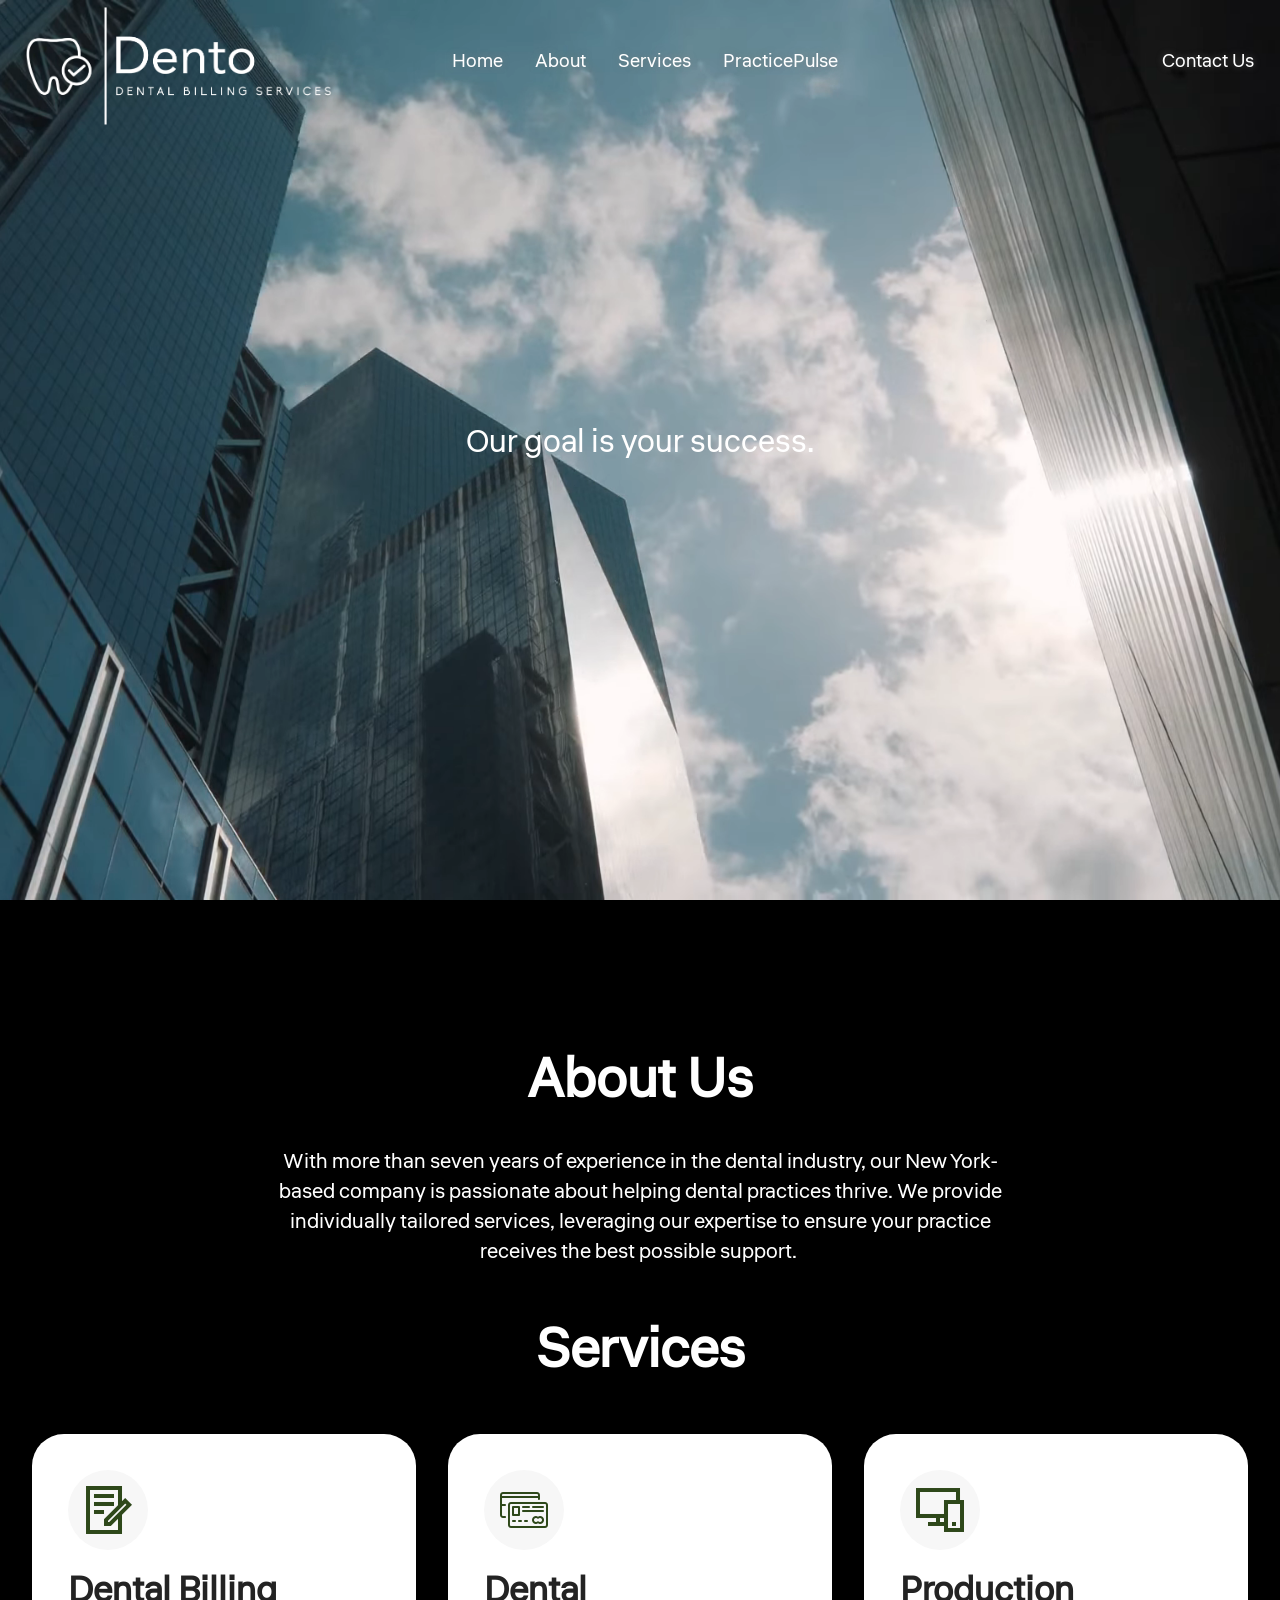
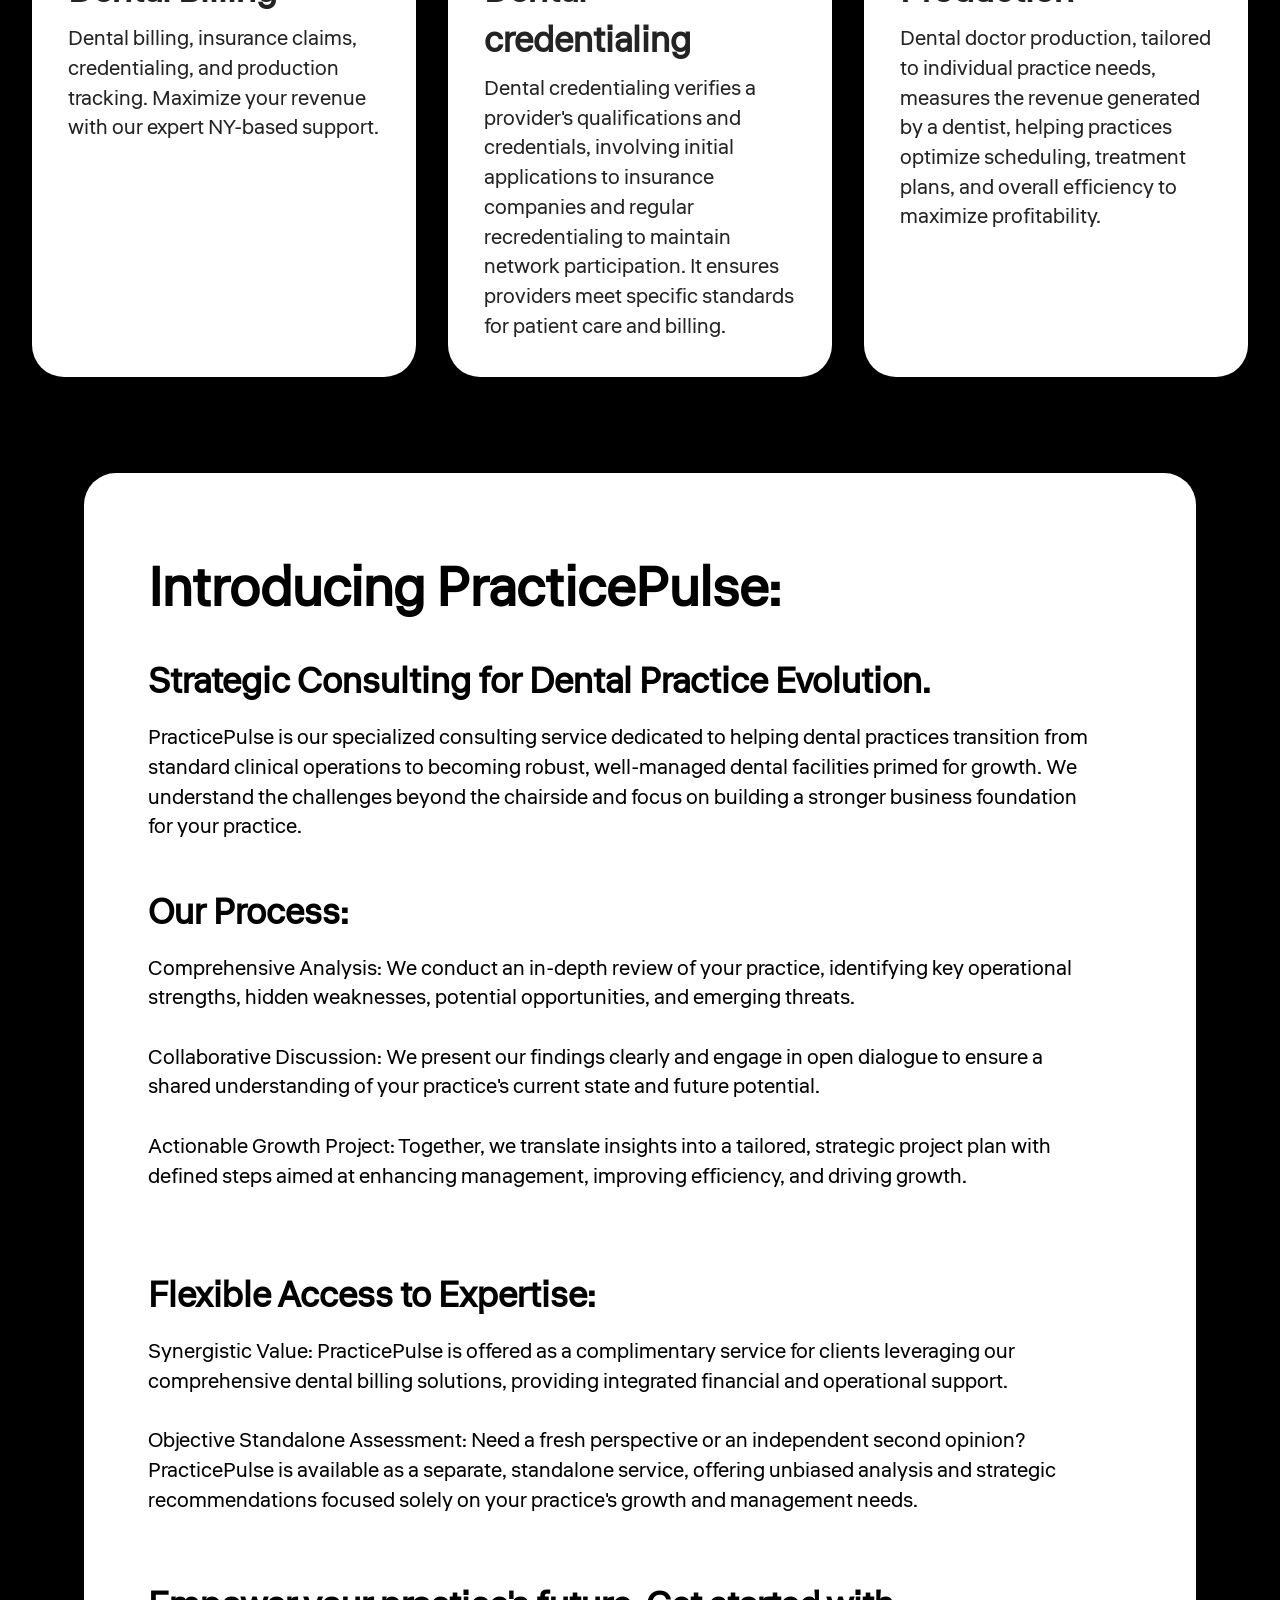
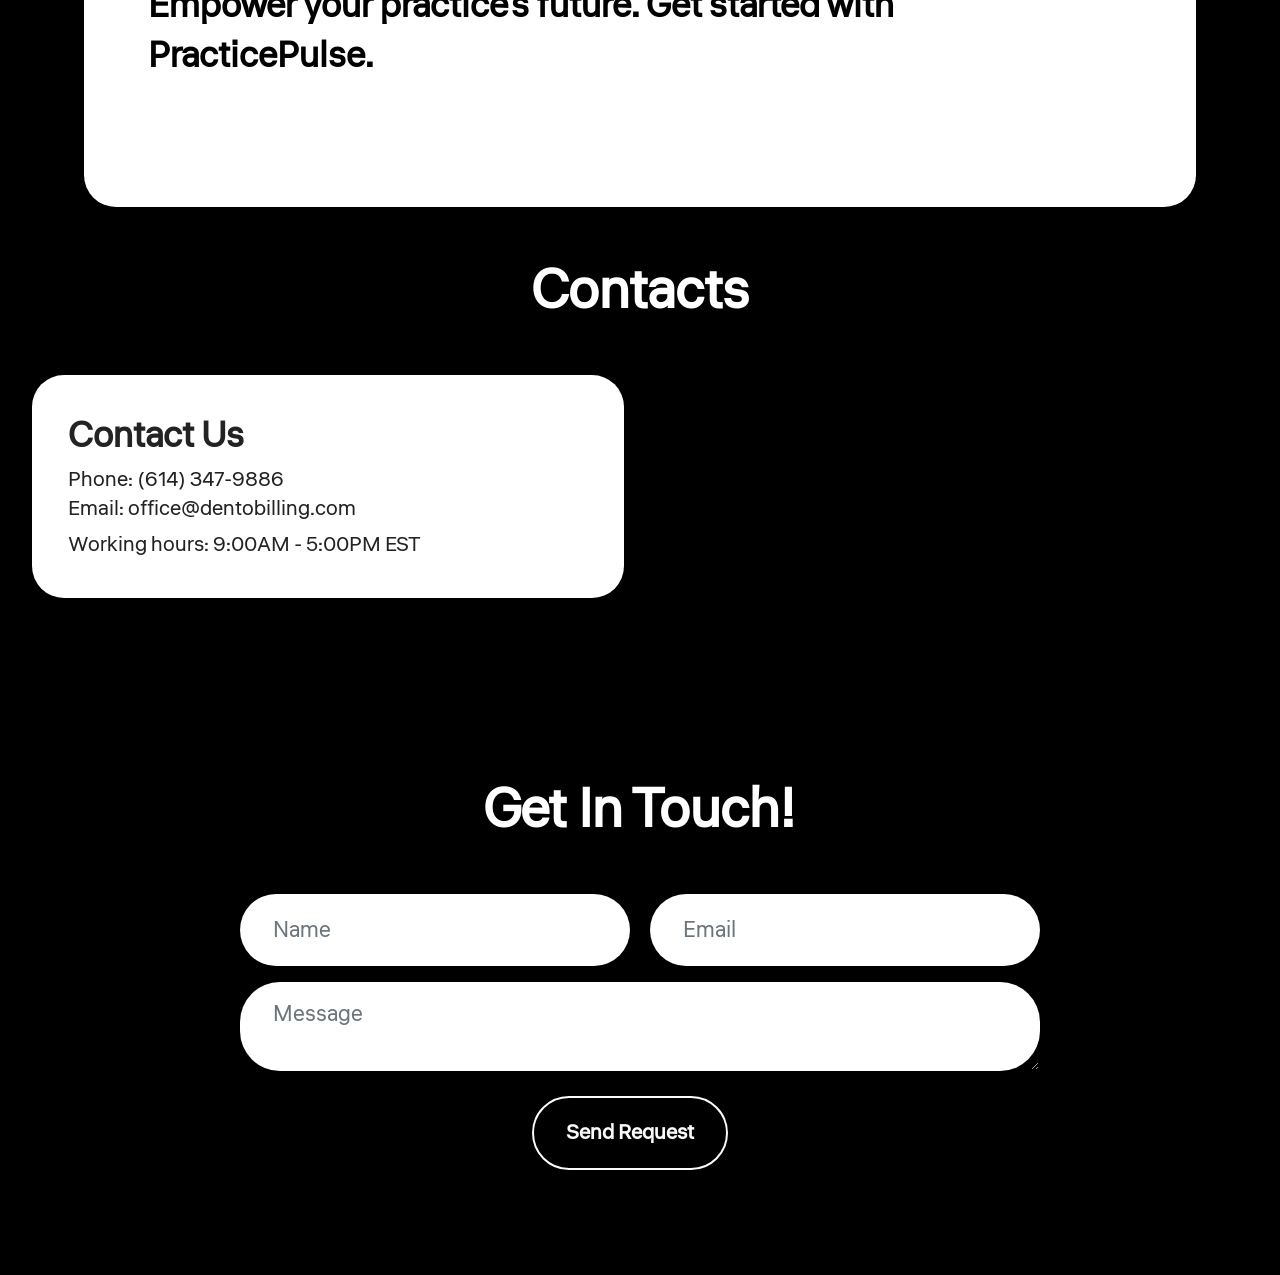
==== index.html @ 4a1465b1 "Add files via upload" ====
<!DOCTYPE html>

<html style=";background-color:#000;">
<head>
    <style>
        html, body {
            background-color: #000 !important;
        }
    </style>
    <meta charset="utf-8" />
    <meta content="IE=edge" http-equiv="X-UA-Compatible" />
    <meta content="width=device-width, initial-scale=1, minimum-scale=1" name="viewport" />
    <link rel="icon" type="image/png" href="assets/images/symbol.png" />
    <link rel="shortcut icon" href="assets/images/symbol.png" />
    <meta content="Expert dental billing services tailored for dental practices. We handle insurance claims, credentialing, and production tracking to help your practice maximize revenue and stay compliant. Trusted support based in New York." />
    <meta property="og:description" content="Expert dental billing services tailored for dental practices. We handle insurance claims, credentialing, and production tracking to help your practice maximize revenue and stay compliant. Trusted support based in New York." />
    <title>Professional Dental Billing Services</title>
    <meta name="description" content="Dental billing, insurance claims, credentialing, and production tracking. Maximize your revenue with our expert NY-based support.">
    <link href="assets/web/assets/mobirise-icons2/mobirise2.css" rel="stylesheet" />
    <link href="assets/web/assets/mobirise-icons/mobirise-icons.css" rel="stylesheet" />
    <link href="assets/bootstrap/css/bootstrap.min.css" rel="stylesheet" />
    <link href="assets/bootstrap/css/bootstrap-grid.min.css" rel="stylesheet" />
    <link href="assets/bootstrap/css/bootstrap-reboot.min.css" rel="stylesheet" />
    <link href="assets/dropdown/css/style.css" rel="stylesheet" />
    <link href="assets/theme/css/style.css" rel="stylesheet" />
    <link as="style" href="https://fonts.googleapis.com/css2?family=Liter&amp;display=swap&amp;display=swap" onload="this.onload=null;this.rel='stylesheet'" rel="preload" />
    <noscript><link href="https://fonts.googleapis.com/css2?family=Liter&amp;display=swap&amp;display=swap" rel="stylesheet" /></noscript>
    <link as="style" href="assets/mobirise/css/mbr-additional.css?v=1MVvqy" rel="preload" />
    <link href="assets/mobirise/css/mbr-additional.css?v=1MVvqy" rel="stylesheet" type="text/css" />
    <style>
        html, body {
            background-color: #000 !important;
        }
    </style>
    <style>
        .logo-main {
            font-size: 2rem; /* You can make this 2.5rem or 3rem if you want it bigger */
            font-weight: bold;
            line-height: 1;
        }

        .logo-sub {
            font-size: 1rem;
            opacity: 0;
            animation: fadeInSub 1.2s ease-out 1.2s forwards;
            transform: translateY(10px);
            line-height: 1.2;
        }

        @keyframes fadeInSub {
            to {
                opacity: 1;
                transform: translateY(0);
            }
        }
    </style>
    <style>
        /* Hide initial YouTube spinner on iframe load */
        .youtube-placeholder {
            position: fixed;
            top: 0;
            left: 0;
            height: 100vh;
            width: 100vw;
            background-color: #000;
            z-index: 3;
            pointer-events: none;
            opacity: 1;
            transition: opacity 0.3s ease-in-out;
        }

        body.video-ready .youtube-placeholder {
            opacity: 0;
        }
    </style>
    <style>
        /* Overlay that fades out */
        #video-fade-overlay {
            position: fixed;
            top: 0;
            left: 0;
            width: 100vw;
            height: 100vh;
            background-color: #000;
            z-index: 2;
            pointer-events: none;
            opacity: 1;
            transition: opacity 2s ease-in-out;
        }

        body.video-ready #video-fade-overlay {
            opacity: 0;
        }
    </style>
    <style>
        .fade-after-video {
            opacity: 0;
            transform: translateY(10px);
            transition: opacity 0.5s ease-out, transform 0.5s ease-out;
            transition-delay: 1s;
        }

        body.video-ready .fade-after-video {
            opacity: 1;
            transform: translateY(0);
        }
    </style>
    <style>
        /* HEADER fade-in (starts invisible) */
        #menu-5-uFObdqOt7t {
            opacity: 0;
            pointer-events: none;
            will-change: opacity;
            transition: opacity 1s ease-in-out;
        }

        body.header-ready #menu-5-uFObdqOt7t {
            opacity: 1;
            pointer-events: auto;
        }

        /* VIDEO fade-in overlay */
        #video-fade-overlay {
            position: fixed;
            top: 0;
            left: 0;
            width: 100vw;
            height: 100vh;
            background-color: #000;
            z-index: 2;
            pointer-events: none;
            opacity: 1;
            transition: opacity 2.2s ease-in-out;
        }

        body.video-ready #video-fade-overlay {
            opacity: 0;
        }

        /* SLOGAN fade-in after video */
        .fade-after-video {
            opacity: 0;
            transform: translateY(10px);
            transition: opacity 0.5s ease-out, transform 0.5s ease-out;
            transition-delay: 0.5s;
        }

        body.video-ready .fade-after-video {
            opacity: 1;
            transform: translateY(0);
        }
    </style>
    <script>
        window.addEventListener("load", () => {
            requestAnimationFrame(() => {
                setTimeout(() => {
                    document.body.classList.add("header-ready");

                    // Start video fade AFTER header is fully visible
                    setTimeout(() => {
                        document.body.classList.add("video-ready");
                    }, 100); // fine timing as-is
                }, 50); // slight delay helps avoid layout jank
            });
        });
    </script>
    <style>
        /* By default: disable cursor text (|) and selection */
        body * {
            cursor: default;
            user-select: none;
        }

        /* Allow pointer and selection for interactive elements */
        a, button, input, textarea, select, label {
            cursor: pointer;
            user-select: auto;
        }
    </style>
    <style>
        #bg-video {
            position: fixed;
            top: 0;
            left: 0;
            min-width: 100vw;
            min-height: 100vh;
            object-fit: cover;
            z-index: -1;
            pointer-events: none;
        }
    </style>

    <style>
        .custom-popup-success {
            position: fixed;
            top: 20px;
            left: 50%;
            transform: translateX(-50%);
            background-color: #28a745;
            color: white;
            padding: 15px 25px;
            border-radius: 8px;
            font-size: 1rem;
            z-index: 9999;
            opacity: 0;
            transition: opacity 0.5s ease;
        }

            .custom-popup-success.show {
                opacity: 1;
            }
    </style>
    <style>
        body, html {
            background-color: #000 !important;
        }

        .youtube-placeholder {
            background-color: #000 !important;
        }
    </style>
    <style>
        .navbar {
            background: none !important;
            box-shadow: none !important;
        }

        .navbar-brand img {
            height: 100px;
            object-fit: contain;
        }

        .navbar-nav .nav-link,
        .navbar-buttons a {
            color: white !important;
        }

        .navbar-caption {
            color: white !important;
        }
    </style>
    <style>
        /* Remove any background shapes or effects in header */
        .navbar,
        .navbar-dropdown,
        .navbar-fixed-top,
        .container,
        .navbar-collapse,
        .opacityScroll,
        .menu,
        .menu2,
        .cid-uFObdqOt7t,
        .cid-uFObdqOt7t::before,
        .cid-uFObdqOt7t::after {
            background: none !important;
            background-color: transparent !important;
            box-shadow: none !important;
            border: none !important;
            backdrop-filter: none !important;
        }

            /* Kill decorative shapes */
            .cid-uFObdqOt7t::before,
            .cid-uFObdqOt7t::after {
                display: none !important;
            }

        /* Keep only what you need: text + buttons + logo */
        .navbar-brand img {
            height: 100px;
            object-fit: contain;
        }

        .nav-link,
        .navbar-buttons .btn {
            color: white !important;
            text-shadow: 0 0 6px rgba(0,0,0,0.6);
        }
    </style>
    <style>
        /* Remove all background overlays, shapes, and Mobirise extras */
        .cid-uFObdqOt7t .mbr-overlay,
        .cid-uFObdqOt7t .shape,
        .cid-uFObdqOt7t svg,
        .cid-uFObdqOt7t::before,
        .cid-uFObdqOt7t::after {
            display: none !important;
            background: none !important;
        }

        /* Remove background from section and navbar */
        .cid-uFObdqOt7t,
        .cid-uFObdqOt7t nav,
        .cid-uFObdqOt7t .container,
        .navbar,
        .navbar-collapse {
            background: none !important;
            box-shadow: none !important;
            border: none !important;
        }

        /* Keep logo and buttons white and visible */
        .nav-link,
        .navbar-buttons .btn,
        .navbar-brand img {
            color: white !important;
        }

        /* Optional: glow for readability on video */
        .nav-link {
            text-shadow: 0 0 6px rgba(0, 0, 0, 0.6);
        }

        .navbar-brand img {
            height: 100px;
            object-fit: contain;
        }
    </style>
    <style>
        /* Fixed logo aligned better with menu */
        .navbar-brand {
            position: fixed !important;
            top: 1px; /* ← lowered from 14px to 8px */
            left: 20px;
            z-index: 9999;
            background: transparent !important;
            display: flex;
            align-items: center;
        }

            .navbar-brand img {
                height: 64px;
                object-fit: contain;
            }

        .navbar .container {
            padding-left: 120px !important;
        }
    </style>
    <style>
        /* Remove background hover effect from nav links */
        .navbar-nav .nav-link {
            background: none !important;
            transition: color 0.2s ease-in-out;
        }

            /* Make text brighter on hover without background */
            .navbar-nav .nav-link:hover {
                color: #ffffff !important; /* or #f0f0f0 for a softer glow */
                background: none !important;
                text-shadow: 0 0 6px rgba(255, 255, 255, 0.3);
            }
    </style>
    <style>
        /* Make hamburger icon white */
        .navbar-toggler .hamburger span {
            background-color: white !important;
        }

        /* Mobile menu background and text */
        @media (max-width: 991px) {
            .navbar-collapse {
                background-color: white !important;
            }

                .navbar-collapse .nav-link,
                .navbar-collapse .navbar-buttons .btn {
                    color: black !important;
                    text-shadow: none !important;
                }

                    .navbar-collapse .nav-link:hover {
                        color: #333 !important;
                        background: none !important;
                    }
        }
    </style>
    <meta property="og:image" content="https://yourdomain.com/assets/images/symbol.png" />
    <meta property="og:image:type" content="image/png" />
    <meta property="og:image:width" content="512" />
    <meta property="og:image:height" content="512" />


    <style>
        input, textarea {
            cursor: text !important;
        }
    </style>


    <style>
        .navbar-nav .nav-link,
        .navbar-buttons .btn {
            color: white !important;
        }
    </style>


    <style>
        .navbar-buttons .btn {
            /* thin black border */
        }
    </style>


    <style>
        .navbar-nav .nav-link,
        .navbar-buttons .btn {
            color: white !important;
            background: none !important;
            border: none !important;
            box-shadow: none !important;
            font-weight: normal !important;
            padding: 0.5rem 1rem !important;
            transition: text-shadow 0.3s ease;
        }

            .navbar-nav .nav-link:hover,
            .navbar-buttons .btn:hover {
            }
    </style>


    <style>
        @media (max-width: 991px) {
            .navbar-collapse .nav-link,
            .navbar-collapse .navbar-buttons .btn {
                color: black !important;
                text-shadow: none !important;
            }
        }
    </style>



    <style>
        .navbar-toggler .hamburger span {
            position: relative;
            background-color: white !important;
            display: block;
            height: 2px;
            margin: 4px 0;
        }

            .navbar-toggler .hamburger span::after {
                content: "";
                position: absolute;
                top: 0;
                left: 0;
                right: 0;
                bottom: 0;
                border: 1px solid black; /* thin black border around each white line */
            }
    </style>





    <style>
        .navbar-nav .nav-link:focus,
        .navbar-nav .nav-link:active,
        .navbar-nav .nav-link.active,
        .navbar-buttons .btn:focus,
        .navbar-buttons .btn:active,
        .navbar-buttons .btn.active {
            color: white !important;
            background: none !important;
            text-shadow: none !important;
            font-weight: normal !important;
            outline: none !important;
            box-shadow: none !important;
            border: none !important;
        }
    </style>


    <style>
        .navbar-nav .nav-link,
        .navbar-nav .nav-link:visited,
        .navbar-nav .nav-link:focus,
        .navbar-nav .nav-link:active,
        .navbar-nav .nav-link.active {
            color: white !important;
            background: none !important;
            text-shadow: 0 0 6px rgba(128, 128, 128, 0.5) !important;
            border: none !important;
            outline: none !important;
            box-shadow: none !important;
        }

        @media (max-width: 991px) {
            .navbar-collapse .nav-link,
            .navbar-collapse .navbar-buttons .btn {
                color: black !important;
                background: none !important;
                text-shadow: none !important;
            }
        }
    </style>


    <style>
        .navbar-buttons .btn,
        .navbar-buttons .btn:focus,
        .navbar-buttons .btn:active,
        .navbar-buttons .btn:hover,
        .navbar-buttons .btn:visited {
            color: white !important;
            background: none !important;
            text-shadow: 0 0 6px rgba(128, 128, 128, 0.5) !important;
            border: none !important;
            outline: none !important;
            box-shadow: none !important;
            font-weight: normal !important;
            font-family: inherit !important;
        }
    </style>

    <!-- Google tag (gtag.js) -->
    <script defer src="https://www.googletagmanager.com/gtag/js?id=AW-17109212923"></script>
    <script>
        window.dataLayer = window.dataLayer || [];
        function gtag() { dataLayer.push(arguments); }
        gtag('js', new Date());

        gtag('config', 'AW-17109212923');
    </script>
    <!-- Event snippet for Page view conversion page -->
    <script>
        gtag('event', 'conversion', { 'send_to': 'AW-17109212923/ncr1CInglNcaEPu9p94_' });
    </script>




    <style>
        .navbar-buttons .btn,
        .navbar-buttons .btn:focus,
        .navbar-buttons .btn:active,
        .navbar-buttons .btn:hover,
        .navbar-buttons .btn:visited {
            color: white !important;
            background: none !important;
            text-shadow: 0 0 6px rgba(128, 128, 128, 0.5) !important;
            border: none !important;
            outline: none !important;
            box-shadow: none !important;
            font-weight: normal !important;
            font-family: inherit !important;
            padding: 0.5rem 1rem !important;
            transition: text-shadow 0.3s ease;
        }
    </style>


    <script type="application/ld+json">
        {
          "@context": "https://schema.org",
          "@type": "LocalBusiness",
          "name": "Dento Billing",
          "url": "https://www.dentobilling.com",
          "telephone": "+16143479886",
          "address": {
            "@type": "PostalAddress",
            "addressLocality": "New York",
            "addressRegion": "NY",
            "addressCountry": "US"
          }
        }
    </script>

</head>
<body style=";background-color:#000;">
    <div id="black-screen-blocker" style="
    position: fixed;
    top: 0;
    left: 0;
    width: 100vw;
    height: 100vh;
    background-color: #000;
    z-index: 9999;
    transition: opacity 1s ease-in-out;
"></div>


    <section id="hero-custom" style="position: relative; height: 100vh; overflow: hidden;">
        <!-- ✅ Logo moved into hero-custom section -->
        <div id="hero-logo" style="
    position: absolute;
    top: 1px;
    left: 20px;
    z-index: 10;">
            <img src="assets/images/with_padding.png" alt="Dento Logo" style="height: 130px; object-fit: contain;">
        </div>

        <video autoplay muted loop playsinline preload="auto" style="position: absolute; top: 0; left: 0; width: 100%; height: 100%; object-fit: cover; z-index: 0; pointer-events: none;">
            <source src="assets/videos/bg.webm" type="video/webm" />
            <source src="assets/videos/bg.mp4" type="video/mp4" />
            Your browser does not support the video tag.
        </video>
        <!-- ✅ New warm filter overlay -->
        <div class="content" style="position:absolute;top:50%;left:50%;transform:translate(-50%, -50%);z-index:2;text-align:center;color:white;">
            <p style="font-size:2rem;">Our goal is your success.</p>
        </div>
    </section>
    <section class="menu menu2 cid-uFObdqOt7t" data-bs-version="5.1" id="menu-5-uFObdqOt7t" once="menu">
        <nav class="navbar navbar-dropdown navbar-fixed-top navbar-expand-lg" style="background: none !important; box-shadow: none; border: none; padding-top: 15px;">

            <div class="container">


                <!-- Positioned logo ABOVE header (behind nav) -->

                <button aria-controls="navbarNavAltMarkup" aria-expanded="false" aria-label="Toggle navigation" class="navbar-toggler" data-bs-toggle="collapse" data-bs-target="#navbarSupportedContent" type="button">
                    <div class="hamburger">
                        <span></span>
                        <span></span>
                        <span></span>
                        <span></span>
                    </div>
                </button>
                <div class="collapse navbar-collapse" id="navbarSupportedContent">
                    <ul class="navbar-nav nav-dropdown ms-auto" data-app-modern-menu="true">
                        <li class="nav-item"><a class="nav-link link text-white display-4" href="index.html#hero-custom">Home</a></li>
                        <li class="nav-item"><a class="nav-link link text-white display-4" href="index.html#features019-6">About</a></li>
                        <li class="nav-item"><a class="nav-link link text-white display-4" href="index.html#features05-1">Services</a></li>
                        <li class="nav-item"><a class="nav-link link text-white display-4" href="index.html#article07-8">PracticePulse</a></li>
                    </ul>
                    <div class="navbar-buttons mbr-section-btn">
                        <a class="btn btn-outline-light display-4" href="index.html#contacts02-9">Contact Us</a>
                    </div>
                </div>
            </div>
        </nav>
    </section>
    <!-- Static logo positioned below header -->


    <section class="features19 cid-uFOfPGbQcE" data-bs-version="5.1" id="features019-6">
        <div class="container">
            <div class="row justify-content-center">
                <div class="col-12 mb-5 content-head">
                    <h3 class="mbr-section-title mbr-fonts-style align-center mb-0 display-2">
                        <strong><br /></strong><br /><strong>About Us</strong>
                    </h3>
                    <h5 class="mbr-section-subtitle mbr-fonts-style align-center mb-0 mt-4 display-7">With more than seven years of experience in the dental industry, our New York-based company is passionate about helping dental practices thrive. We provide individually tailored services, leveraging our expertise to ensure your practice receives the best possible support. </h5>
                </div>
            </div>
        </div>
    </section>
    <section class="features5 cid-uFOdpnmCVO" data-bs-version="5.1" id="features05-1">
        <div class="container">
            <div class="row mb-5 justify-content-center">
                <div class="col-12 content-head">
                    <h3 class="mbr-section-title mbr-fonts-style align-center mb-0 display-2">
                        <strong>Services</strong>
                    </h3>
                </div>
            </div>
            <div class="row">
                <div class="item features-without-image col-12 col-md-6 col-lg-4 item-mb">
                    <div class="item-wrapper">
                        <div class="card-box align-left">
                            <div class="iconfont-wrapper">
                                <span class="mbr-iconfont mobi-mbri-contact-form mobi-mbri"></span>
                            </div>
                            <h5 class="card-title mbr-fonts-style display-5"><strong>Dental Billing </strong></h5>
                            <p class="card-text mbr-fonts-style display-7">
                                Dental billing, insurance claims, credentialing, and production tracking. Maximize your revenue with our expert NY-based support.
                            </p>
                        </div>
                    </div>
                </div>
                <div class="item features-without-image col-12 col-md-6 col-lg-4 item-mb">
                    <div class="item-wrapper">
                        <div class="card-box align-left">
                            <div class="iconfont-wrapper">
                                <span class="mbr-iconfont mbri-credit-card"></span>
                            </div>
                            <h5 class="card-title mbr-fonts-style display-5"><strong>Dental credentialing</strong></h5>
                            <p class="card-text mbr-fonts-style display-7">
                                Dental credentialing verifies a provider's qualifications and credentials, involving initial applications to insurance companies and regular recredentialing to maintain network participation. It ensures providers meet specific standards for patient care and billing.
                            </p>
                        </div>
                    </div>
                </div>
                <div class="item features-without-image col-12 col-md-6 col-lg-4 item-mb">
                    <div class="item-wrapper">
                        <div class="card-box align-left">
                            <div class="iconfont-wrapper">
                                <span class="mbr-iconfont mobi-mbri-responsive-2 mobi-mbri"></span>
                            </div>
                            <h5 class="card-title mbr-fonts-style display-5"><strong>Production </strong></h5>
                            <p class="card-text mbr-fonts-style display-7">
                                Dental doctor production, tailored to individual practice needs, measures the revenue generated by a dentist, helping practices optimize scheduling, treatment plans, and overall efficiency to maximize profitability.
                            </p>
                        </div>
                    </div>
                </div>
            </div>
        </div>
    </section>
    <section class="article07 cid-uKIlLRTWej" data-bs-version="5.1" id="article07-8">
        <div class="container">
            <div class="row justify-content-center">
                <div class="card col-md-12 col-lg-11">
                    <div class="card-wrapper">
                        <h3 class="card-title mbr-fonts-style mbr-white mt-3 mb-4 display-2"><strong>Introducing PracticePulse:</strong></h3>
                        <div class="row card-box align-left">
                            <div class="item features-without-image col-12">
                                <div class="item-wrapper">
                                    <h4 class="mbr-section-subtitle mbr-fonts-style mb-3 display-5"><strong>Strategic Consulting for Dental Practice Evolution.</strong></h4>
                                    <p class="mbr-text mbr-fonts-style display-7">
                                        PracticePulse is our specialized consulting service dedicated to helping dental practices transition from standard clinical operations to becoming robust, well-managed dental facilities primed for growth. We understand the challenges beyond the chairside and focus on building a stronger business foundation for your practice.<br /><br />
                                    </p>
                                </div>
                            </div>
                            <div class="item features-without-image col-12">
                                <div class="item-wrapper">
                                    <h4 class="mbr-section-subtitle mbr-fonts-style mb-3 display-5"><strong>Our Process:</strong></h4>
                                    <p class="mbr-text mbr-fonts-style display-7">
                                        Comprehensive Analysis: We conduct an in-depth review of your practice, identifying key operational strengths, hidden weaknesses, potential opportunities, and emerging threats.
                                        <br />
                                        <br />Collaborative Discussion: We present our findings clearly and engage in open dialogue to ensure a shared understanding of your practice's current state and future potential.
                                        <br />
                                        <br />Actionable Growth Project: Together, we translate insights into a tailored, strategic project plan with defined steps aimed at enhancing management, improving efficiency, and driving growth.
                                    </p><p> </p><p> </p>
                                </div>
                            </div>
                            <div class="item features-without-image col-12">
                                <div class="item-wrapper">
                                    <h4 class="mbr-section-subtitle mbr-fonts-style mb-3 display-5"><strong>Flexible Access to Expertise:</strong></h4>
                                    <p class="mbr-text mbr-fonts-style display-7">
                                        Synergistic Value: PracticePulse is offered as a complimentary service for clients leveraging our comprehensive dental billing solutions, providing integrated financial and operational support.<br />
                                        <br />Objective Standalone Assessment: Need a fresh perspective or an independent second opinion? PracticePulse is available as a separate, standalone service, offering unbiased analysis and strategic recommendations focused solely on your practice's growth and management needs.
                                    </p>
                                </div>
                            </div>
                            <div class="item features-without-image col-12">
                                <div class="item-wrapper">
                                    <h4 class="mbr-section-subtitle mbr-fonts-style mb-3 display-5"><strong><br /></strong><strong>Empower your practice's future. Get started with PracticePulse.</strong></h4>
                                    <p class="mbr-text mbr-fonts-style display-7">     </p>
                                </div>
                            </div>
                        </div>
                    </div>
                </div>
            </div>
        </div>
    </section>
    <section class="contacts02 map1 cid-uKIqIbSWso" data-bs-version="5.1" id="contacts02-9">
        <div class="container">
            <div class="row justify-content-center">
                <div class="col-12 content-head">
                    <div class="mbr-section-head mb-5">
                        <h3 class="mbr-section-title mbr-fonts-style align-center mb-0 display-2">
                            <strong>Contacts</strong>
                        </h3>
                    </div>
                </div>
            </div>
            <div class="row justify-content-center">
                <div class="card col-12 col-md-12 col-lg-6">
                    <div class="card-wrapper">
                        <div class="text-wrapper">
                            <h5 class="cardTitle mbr-fonts-style mb-2 display-5">
                                <strong>Contact Us</strong>
                            </h5>
                            <ul class="list mbr-fonts-style display-7">
                                <li class="mbr-text item-wrap"><span class="d-none d-sm-none d-md-none d-lg-block">Phone: (614) 347-9886</span><span class="d-block d-sm-block d-md-block d-lg-none">Phone: <a href="tel:+16143479886">(614) 347-9886</a></span></li>
                                <li class="mbr-text item-wrap">Email: office@dentobilling.com</li>
                                <li class="mbr-text item-wrap" style="white-space: nowrap;">
                                    Working hours: 9:00AM - 5:00PM EST
                                </li>
                            </ul>
                        </div>
                    </div>
                </div>
                <div class="map-wrapper col-md-12 col-lg-6">
                    <div class="google-map">
                        <iframe allowfullscreen="" height="300" loading="lazy" referrerpolicy="no-referrer-when-downgrade" src="https://www.google.com/maps/embed?pb=!1m14!1m12!1m3!1d28772.928513553827!2d-74.0116643698228!3d40.70961624614218!2m3!1f0!2f0!3f0!3m2!1i1024!2i768!4f13.1!5e0!3m2!1sen!2sus!4v1747071513548!5m2!1sen!2sus" style="border:0;" width="400"></iframe>
                    </div>
                </div>
            </div>
        </div>
    </section>
    <section class="form5 cid-uFObdr8p8r" data-bs-version="5.1" id="contacts">
        <div class="container">
            <div class="row justify-content-center">
                <div class="col-12 content-head">
                    <div class="mbr-section-head mb-5">
                        <h3 class="mbr-section-title mbr-fonts-style align-center mb-0 display-2">
                            <strong>Get In Touch!</strong>
                        </h3>
                    </div>
                </div>
            </div>
            <div class="row justify-content-center">
                <div class="col-lg-8 mx-auto mbr-form" data-form-type="formoid">
                    <form class="mbr-form form-with-styler" id="contact-form">
                        <div class="row">
                            <div class="col-md col-sm-12 form-group mb-3">
                                <input class="form-control" name="name" placeholder="Name" required="" type="text" />
                            </div>
                            <div class="col-md col-sm-12 form-group mb-3">
                                <input class="form-control" name="email" placeholder="Email" required="" type="email" />
                            </div>
                            <div class="col-12 form-group mb-3">
<textarea class="form-control" name="message" placeholder="Message" required=""></textarea>
                            </div>
                            <div class="col-lg-12 col-md-12 col-sm-12 align-center mbr-section-btn">
                                <button class="btn btn-white-outline display-7" type="submit">Send Request</button>
                            </div>
                        </div>
                    </form>
                    <div class="custom-popup-success" hidden="" id="popup-success">
                        ✅ Thank you! Your request has been submitted. We’ll be in touch shortly.
                    </div>
                </div>
            </div>
        </div>
    </section>
    <input data-form-email="true" name="email" type="hidden" value="7cdu9lwQ1qVcqm3kEbDjK4EXaUDmgXERDqjb0cAAE3D/xYckqJaVA0Tlw4Z38aoSct9wCFrtqCalMubcFSZiZR0nQRg8ttoke9KeOoPKsRCgHhFw6L9dHgUOArKJsS5f" />
    <script src="assets/bootstrap/js/bootstrap.bundle.min.js"></script>
    <script src="assets/smoothscroll/smooth-scroll.js"></script>
    <!-- <script src="assets/ytplayer/index.js"></script> -->
    <script src="assets/dropdown/js/navbar-dropdown.js"></script>
    <script src="assets/vimeoplayer/player.js"></script>
    <script src="assets/theme/js/script.js?v=2"></script>

    <style>
        #features019-6 {
            margin-bottom: 0 !important;
            padding-bottom: 0px !important; /* Adjust lower if needed */
        }

        #features05-1 {
            margin-top: 0 !important;
            padding-top: 0px !important; /* Adjust lower if needed */
        }
    </style>


    <script>
        window.addEventListener("load", function () {
            const blocker = document.getElementById("black-screen-blocker");
            if (blocker) {
                blocker.style.opacity = "0";
                setTimeout(() => blocker.remove(), 1000);
            }
        });
    </script>
    <!--Start of Tawk.to Script-->
    <script type="text/javascript">
        var Tawk_API = Tawk_API || {}, Tawk_LoadStart = new Date();
        (function () {
            var s1 = document.createElement("script"), s0 = document.getElementsByTagName("script")[0];
            s1.async = true;
            s1.src = 'https://embed.tawk.to/682b60c7d7c03b1908fbaf1e/1irkn431s';
            s1.charset = 'UTF-8';
            s1.setAttribute('crossorigin', '*');
            s0.parentNode.insertBefore(s1, s0);
        })();
    </script>
    <!--End of Tawk.to Script-->

    <script>
        document.addEventListener("DOMContentLoaded", function () {
            const form = document.getElementById("contact-form");
            if (form) {
                form.addEventListener("submit", function (event) {
                    event.preventDefault();
                    const name = form.querySelector('input[name="name"]').value;
                    const email = form.querySelector('input[name="email"]').value;
                    const message = form.querySelector('textarea[name="message"]').value;
                    fetch('https://script.google.com/macros/s/AKfycbxMvk9wGvDeN0_kteSPJGbzP1Tw1opdVmyFu9M9FQposxtywT292S5MdDR54dyT5keW/exec', {
                        method: 'POST',
                        body: new URLSearchParams({ name, email, message })
                    })
                        .then(response => response.text())
                        .then(data => {
                            console.log('Google Sheet updated:', data);
                            const popup = document.getElementById("popup-success");
                            if (popup) {
                                popup.removeAttribute("hidden");
                                popup.classList.add("show");
                                setTimeout(() => {
                                    popup.classList.remove("show");
                                    setTimeout(() => {
                                        popup.setAttribute("hidden", true);
                                    }, 500);
                                }, 2000);
                            }
                            form.reset();
                        })
                        .catch(error => {
                            console.error('Error:', error);
                            alert('There was an issue submitting your request. Please try again later.');
                        });
                });
            }
        });
    </script>

    <script>
        document.addEventListener('DOMContentLoaded', function () {
            var navLinks = document.querySelectorAll('.navbar-nav .nav-link, .navbar-buttons .btn');
            var navbarCollapse = document.querySelector('.navbar-collapse');

            navLinks.forEach(function (link) {
                link.addEventListener('click', function () {
                    if (navbarCollapse.classList.contains('show')) {
                        var collapseInstance = bootstrap.Collapse.getInstance(navbarCollapse);
                        if (collapseInstance) {
                            collapseInstance.hide();
                        }
                    }
                });
            });
        });
    </script>
    <span style="display:none;">6143479886</span>
</body>
</html>
---- assets/web/assets/mobirise-icons2/mobirise2.css ----
@font-face {
  font-family: 'Moririse2';
  font-display: swap;
  src:  url('mobirise2.eot?f2bix4');
  src:  url('mobirise2.eot?f2bix4#iefix') format('embedded-opentype'),
    url('mobirise2.ttf?f2bix4') format('truetype'),
    url('mobirise2.woff?f2bix4') format('woff'),
    url('mobirise2.svg?f2bix4#mobirise2') format('svg');
  font-weight: normal;
  font-style: normal;
}

[class^="mobi-"], [class*=" mobi-"] {
  /* use !important to prevent issues with browser extensions that change fonts */
  font-family: 'Moririse2' !important;
  speak: none;
  font-style: normal;
  font-weight: normal;
  font-variant: normal;
  text-transform: none;
  line-height: 1;

  /* Better Font Rendering =========== */
  -webkit-font-smoothing: antialiased;
  -moz-osx-font-smoothing: grayscale;
}

.mobi-mbri-add-submenu:before {
  content: "\e900";
}
.mobi-mbri-alert:before {
  content: "\e901";
}
.mobi-mbri-align-center:before {
  content: "\e902";
}
.mobi-mbri-align-justify:before {
  content: "\e903";
}
.mobi-mbri-align-left:before {
  content: "\e904";
}
.mobi-mbri-align-right:before {
  content: "\e905";
}
.mobi-mbri-android:before {
  content: "\e906";
}
.mobi-mbri-apple:before {
  content: "\e907";
}
.mobi-mbri-arrow-down:before {
  content: "\e908";
}
.mobi-mbri-arrow-next:before {
  content: "\e909";
}
.mobi-mbri-arrow-prev:before {
  content: "\e90a";
}
.mobi-mbri-arrow-up:before {
  content: "\e90b";
}
.mobi-mbri-bold:before {
  content: "\e90c";
}
.mobi-mbri-bookmark:before {
  content: "\e90d";
}
.mobi-mbri-bootstrap:before {
  content: "\e90e";
}
.mobi-mbri-briefcase:before {
  content: "\e90f";
}
.mobi-mbri-browse:before {
  content: "\e910";
}
.mobi-mbri-bulleted-list:before {
  content: "\e911";
}
.mobi-mbri-calendar:before {
  content: "\e912";
}
.mobi-mbri-camera:before {
  content: "\e913";
}
.mobi-mbri-cart-add:before {
  content: "\e914";
}
.mobi-mbri-cart-full:before {
  content: "\e915";
}
.mobi-mbri-cash:before {
  content: "\e916";
}
.mobi-mbri-change-style:before {
  content: "\e917";
}
.mobi-mbri-chat:before {
  content: "\e918";
}
.mobi-mbri-clock:before {
  content: "\e919";
}
.mobi-mbri-close:before {
  content: "\e91a";
}
.mobi-mbri-cloud:before {
  content: "\e91b";
}
.mobi-mbri-code:before {
  content: "\e91c";
}
.mobi-mbri-contact-form:before {
  content: "\e91d";
}
.mobi-mbri-credit-card:before {
  content: "\e91e";
}
.mobi-mbri-cursor-click:before {
  content: "\e91f";
}
.mobi-mbri-cust-feedback:before {
  content: "\e920";
}
.mobi-mbri-database:before {
  content: "\e921";
}
.mobi-mbri-delivery:before {
  content: "\e922";
}
.mobi-mbri-desktop:before {
  content: "\e923";
}
.mobi-mbri-devices:before {
  content: "\e924";
}
.mobi-mbri-down:before {
  content: "\e925";
}
.mobi-mbri-download-2:before {
  content: "\e926";
}
.mobi-mbri-download:before {
  content: "\e927";
}
.mobi-mbri-drag-n-drop-2:before {
  content: "\e928";
}
.mobi-mbri-drag-n-drop:before {
  content: "\e929";
}
.mobi-mbri-edit-2:before {
  content: "\e92a";
}
.mobi-mbri-edit:before {
  content: "\e92b";
}
.mobi-mbri-error:before {
  content: "\e92c";
}
.mobi-mbri-extension:before {
  content: "\e92d";
}
.mobi-mbri-features:before {
  content: "\e92e";
}
.mobi-mbri-file:before {
  content: "\e92f";
}
.mobi-mbri-flag:before {
  content: "\e930";
}
.mobi-mbri-folder:before {
  content: "\e931";
}
.mobi-mbri-gift:before {
  content: "\e932";
}
.mobi-mbri-github:before {
  content: "\e933";
}
.mobi-mbri-globe-2:before {
  content: "\e934";
}
.mobi-mbri-globe:before {
  content: "\e935";
}
.mobi-mbri-growing-chart:before {
  content: "\e936";
}
.mobi-mbri-hearth:before {
  content: "\e937";
}
.mobi-mbri-help:before {
  content: "\e938";
}
.mobi-mbri-home:before {
  content: "\e939";
}
.mobi-mbri-hot-cup:before {
  content: "\e93a";
}
.mobi-mbri-idea:before {
  content: "\e93b";
}
.mobi-mbri-image-gallery:before {
  content: "\e93c";
}
.mobi-mbri-image-slider:before {
  content: "\e93d";
}
.mobi-mbri-info:before {
  content: "\e93e";
}
.mobi-mbri-italic:before {
  content: "\e93f";
}
.mobi-mbri-key:before {
  content: "\e940";
}
.mobi-mbri-laptop:before {
  content: "\e941";
}
.mobi-mbri-layers:before {
  content: "\e942";
}
.mobi-mbri-left-right:before {
  content: "\e943";
}
.mobi-mbri-left:before {
  content: "\e944";
}
.mobi-mbri-letter:before {
  content: "\e945";
}
.mobi-mbri-like:before {
  content: "\e946";
}
.mobi-mbri-link:before {
  content: "\e947";
}
.mobi-mbri-lock:before {
  content: "\e948";
}
.mobi-mbri-login:before {
  content: "\e949";
}
.mobi-mbri-logout:before {
  content: "\e94a";
}
.mobi-mbri-magic-stick:before {
  content: "\e94b";
}
.mobi-mbri-map-pin:before {
  content: "\e94c";
}
.mobi-mbri-menu:before {
  content: "\e94d";
}
.mobi-mbri-mobile-2:before {
  content: "\e94e";
}
.mobi-mbri-mobile-horizontal:before {
  content: "\e94f";
}
.mobi-mbri-mobile:before {
  content: "\e950";
}
.mobi-mbri-mobirise:before {
  content: "\e951";
}
.mobi-mbri-more-horizontal:before {
  content: "\e952";
}
.mobi-mbri-more-vertical:before {
  content: "\e953";
}
.mobi-mbri-music:before {
  content: "\e954";
}
.mobi-mbri-new-file:before {
  content: "\e955";
}
.mobi-mbri-numbered-list:before {
  content: "\e956";
}
.mobi-mbri-opened-folder:before {
  content: "\e957";
}
.mobi-mbri-pages:before {
  content: "\e958";
}
.mobi-mbri-paper-plane:before {
  content: "\e959";
}
.mobi-mbri-paperclip:before {
  content: "\e95a";
}
.mobi-mbri-phone:before {
  content: "\e95b";
}
.mobi-mbri-photo:before {
  content: "\e95c";
}
.mobi-mbri-photos:before {
  content: "\e95d";
}
.mobi-mbri-pin:before {
  content: "\e95e";
}
.mobi-mbri-play:before {
  content: "\e95f";
}
.mobi-mbri-plus:before {
  content: "\e960";
}
.mobi-mbri-preview:before {
  content: "\e961";
}
.mobi-mbri-print:before {
  content: "\e962";
}
.mobi-mbri-protect:before {
  content: "\e963";
}
.mobi-mbri-question:before {
  content: "\e964";
}
.mobi-mbri-quote-left:before {
  content: "\e965";
}
.mobi-mbri-quote-right:before {
  content: "\e966";
}
.mobi-mbri-redo:before {
  content: "\e967";
}
.mobi-mbri-refresh:before {
  content: "\e968";
}
.mobi-mbri-responsive-2:before {
  content: "\e969";
}
.mobi-mbri-responsive:before {
  content: "\e96a";
}
.mobi-mbri-right:before {
  content: "\e96b";
}
.mobi-mbri-rocket:before {
  content: "\e96c";
}
.mobi-mbri-sad-face:before {
  content: "\e96d";
}
.mobi-mbri-sale:before {
  content: "\e96e";
}
.mobi-mbri-save:before {
  content: "\e96f";
}
.mobi-mbri-search:before {
  content: "\e970";
}
.mobi-mbri-setting-2:before {
  content: "\e971";
}
.mobi-mbri-setting-3:before {
  content: "\e972";
}
.mobi-mbri-setting:before {
  content: "\e973";
}
.mobi-mbri-share:before {
  content: "\e974";
}
.mobi-mbri-shopping-bag:before {
  content: "\e975";
}
.mobi-mbri-shopping-basket:before {
  content: "\e976";
}
.mobi-mbri-shopping-cart:before {
  content: "\e977";
}
.mobi-mbri-sites:before {
  content: "\e978";
}
.mobi-mbri-smile-face:before {
  content: "\e979";
}
.mobi-mbri-speed:before {
  content: "\e97a";
}
.mobi-mbri-star:before {
  content: "\e97b";
}
.mobi-mbri-success:before {
  content: "\e97c";
}
.mobi-mbri-sun:before {
  content: "\e97d";
}
.mobi-mbri-sun2:before {
  content: "\e97e";
}
.mobi-mbri-tablet-vertical:before {
  content: "\e97f";
}
.mobi-mbri-tablet:before {
  content: "\e980";
}
.mobi-mbri-target:before {
  content: "\e981";
}
.mobi-mbri-timer:before {
  content: "\e982";
}
.mobi-mbri-to-ftp:before {
  content: "\e983";
}
.mobi-mbri-to-local-drive:before {
  content: "\e984";
}
.mobi-mbri-touch-swipe:before {
  content: "\e985";
}
.mobi-mbri-touch:before {
  content: "\e986";
}
.mobi-mbri-trash:before {
  content: "\e987";
}
.mobi-mbri-underline:before {
  content: "\e988";
}
.mobi-mbri-undo:before {
  content: "\e989";
}
.mobi-mbri-unlink:before {
  content: "\e98a";
}
.mobi-mbri-unlock:before {
  content: "\e98b";
}
.mobi-mbri-up-down:before {
  content: "\e98c";
}
.mobi-mbri-up:before {
  content: "\e98d";
}
.mobi-mbri-update:before {
  content: "\e98e";
}
.mobi-mbri-upload-2:before {
  content: "\e98f";
}
.mobi-mbri-upload:before {
  content: "\e990";
}
.mobi-mbri-user-2:before {
  content: "\e991";
}
.mobi-mbri-user:before {
  content: "\e992";
}
.mobi-mbri-users:before {
  content: "\e993";
}
.mobi-mbri-video-play:before {
  content: "\e994";
}
.mobi-mbri-video:before {
  content: "\e995";
}
.mobi-mbri-watch:before {
  content: "\e996";
}
.mobi-mbri-website-theme-2:before {
  content: "\e997";
}
.mobi-mbri-website-theme:before {
  content: "\e998";
}
.mobi-mbri-wifi:before {
  content: "\e999";
}
.mobi-mbri-windows:before {
  content: "\e99a";
}
.mobi-mbri-zoom-in:before {
  content: "\e99b";
}
.mobi-mbri-zoom-out:before {
  content: "\e99c";
}
---- assets/web/assets/mobirise-icons/mobirise-icons.css ----
@font-face {
  font-family: 'MobiriseIcons';
  src:  url('mobirise-icons.eot?spat4u');
  src:  url('mobirise-icons.eot?spat4u#iefix') format('embedded-opentype'),
    url('mobirise-icons.ttf?spat4u') format('truetype'),
    url('mobirise-icons.woff?spat4u') format('woff'),
    url('mobirise-icons.svg?spat4u#MobiriseIcons') format('svg');
  font-weight: normal;
  font-style: normal;
  font-display: swap;
}

[class^="mbri-"], [class*=" mbri-"] {
  /* use !important to prevent issues with browser extensions that change fonts */
  font-family: MobiriseIcons !important;
  speak: none;
  font-style: normal;
  font-weight: normal;
  font-variant: normal;
  text-transform: none;
  line-height: 1;

  /* Better Font Rendering =========== */
  -webkit-font-smoothing: antialiased;
  -moz-osx-font-smoothing: grayscale;
}

.mbri-add-submenu:before {
  content: "\e900";
}
.mbri-alert:before {
  content: "\e901";
}
.mbri-align-center:before {
  content: "\e902";
}
.mbri-align-justify:before {
  content: "\e903";
}
.mbri-align-left:before {
  content: "\e904";
}
.mbri-align-right:before {
  content: "\e905";
}
.mbri-android:before {
  content: "\e906";
}
.mbri-apple:before {
  content: "\e907";
}
.mbri-arrow-down:before {
  content: "\e908";
}
.mbri-arrow-next:before {
  content: "\e909";
}
.mbri-arrow-prev:before {
  content: "\e90a";
}
.mbri-arrow-up:before {
  content: "\e90b";
}
.mbri-bold:before {
  content: "\e90c";
}
.mbri-bookmark:before {
  content: "\e90d";
}
.mbri-bootstrap:before {
  content: "\e90e";
}
.mbri-briefcase:before {
  content: "\e90f";
}
.mbri-browse:before {
  content: "\e910";
}
.mbri-bulleted-list:before {
  content: "\e911";
}
.mbri-calendar:before {
  content: "\e912";
}
.mbri-camera:before {
  content: "\e913";
}
.mbri-cart-add:before {
  content: "\e914";
}
.mbri-cart-full:before {
  content: "\e915";
}
.mbri-cash:before {
  content: "\e916";
}
.mbri-change-style:before {
  content: "\e917";
}
.mbri-chat:before {
  content: "\e918";
}
.mbri-clock:before {
  content: "\e919";
}
.mbri-close:before {
  content: "\e91a";
}
.mbri-cloud:before {
  content: "\e91b";
}
.mbri-code:before {
  content: "\e91c";
}
.mbri-contact-form:before {
  content: "\e91d";
}
.mbri-credit-card:before {
  content: "\e91e";
}
.mbri-cursor-click:before {
  content: "\e91f";
}
.mbri-cust-feedback:before {
  content: "\e920";
}
.mbri-database:before {
  content: "\e921";
}
.mbri-delivery:before {
  content: "\e922";
}
.mbri-desktop:before {
  content: "\e923";
}
.mbri-devices:before {
  content: "\e924";
}
.mbri-down:before {
  content: "\e925";
}
.mbri-download:before {
  content: "\e989";
}
.mbri-drag-n-drop:before {
  content: "\e927";
}
.mbri-drag-n-drop2:before {
  content: "\e928";
}
.mbri-edit:before {
  content: "\e929";
}
.mbri-edit2:before {
  content: "\e92a";
}
.mbri-error:before {
  content: "\e92b";
}
.mbri-extension:before {
  content: "\e92c";
}
.mbri-features:before {
  content: "\e92d";
}
.mbri-file:before {
  content: "\e92e";
}
.mbri-flag:before {
  content: "\e92f";
}
.mbri-folder:before {
  content: "\e930";
}
.mbri-gift:before {
  content: "\e931";
}
.mbri-github:before {
  content: "\e932";
}
.mbri-globe:before {
  content: "\e933";
}
.mbri-globe-2:before {
  content: "\e934";
}
.mbri-growing-chart:before {
  content: "\e935";
}
.mbri-hearth:before {
  content: "\e936";
}
.mbri-help:before {
  content: "\e937";
}
.mbri-home:before {
  content: "\e938";
}
.mbri-hot-cup:before {
  content: "\e939";
}
.mbri-idea:before {
  content: "\e93a";
}
.mbri-image-gallery:before {
  content: "\e93b";
}
.mbri-image-slider:before {
  content: "\e93c";
}
.mbri-info:before {
  content: "\e93d";
}
.mbri-italic:before {
  content: "\e93e";
}
.mbri-key:before {
  content: "\e93f";
}
.mbri-laptop:before {
  content: "\e940";
}
.mbri-layers:before {
  content: "\e941";
}
.mbri-left-right:before {
  content: "\e942";
}
.mbri-left:before {
  content: "\e943";
}
.mbri-letter:before {
  content: "\e944";
}
.mbri-like:before {
  content: "\e945";
}
.mbri-link:before {
  content: "\e946";
}
.mbri-lock:before {
  content: "\e947";
}
.mbri-login:before {
  content: "\e948";
}
.mbri-logout:before {
  content: "\e949";
}
.mbri-magic-stick:before {
  content: "\e94a";
}
.mbri-map-pin:before {
  content: "\e94b";
}
.mbri-menu:before {
  content: "\e94c";
}
.mbri-mobile:before {
  content: "\e94d";
}
.mbri-mobile2:before {
  content: "\e94e";
}
.mbri-mobirise:before {
  content: "\e94f";
}
.mbri-more-horizontal:before {
  content: "\e950";
}
.mbri-more-vertical:before {
  content: "\e951";
}
.mbri-music:before {
  content: "\e952";
}
.mbri-new-file:before {
  content: "\e953";
}
.mbri-numbered-list:before {
  content: "\e954";
}
.mbri-opened-folder:before {
  content: "\e955";
}
.mbri-pages:before {
  content: "\e956";
}
.mbri-paper-plane:before {
  content: "\e957";
}
.mbri-paperclip:before {
  content: "\e958";
}
.mbri-photo:before {
  content: "\e959";
}
.mbri-photos:before {
  content: "\e95a";
}
.mbri-pin:before {
  content: "\e95b";
}
.mbri-play:before {
  content: "\e95c";
}
.mbri-plus:before {
  content: "\e95d";
}
.mbri-preview:before {
  content: "\e95e";
}
.mbri-print:before {
  content: "\e95f";
}
.mbri-protect:before {
  content: "\e960";
}
.mbri-question:before {
  content: "\e961";
}
.mbri-quote-left:before {
  content: "\e962";
}
.mbri-quote-right:before {
  content: "\e963";
}
.mbri-refresh:before {
  content: "\e964";
}
.mbri-responsive:before {
  content: "\e965";
}
.mbri-right:before {
  content: "\e966";
}
.mbri-rocket:before {
  content: "\e967";
}
.mbri-sad-face:before {
  content: "\e968";
}
.mbri-sale:before {
  content: "\e969";
}
.mbri-save:before {
  content: "\e96a";
}
.mbri-search:before {
  content: "\e96b";
}
.mbri-setting:before {
  content: "\e96c";
}
.mbri-setting2:before {
  content: "\e96d";
}
.mbri-setting3:before {
  content: "\e96e";
}
.mbri-share:before {
  content: "\e96f";
}
.mbri-shopping-bag:before {
  content: "\e970";
}
.mbri-shopping-basket:before {
  content: "\e971";
}
.mbri-shopping-cart:before {
  content: "\e972";
}
.mbri-sites:before {
  content: "\e973";
}
.mbri-smile-face:before {
  content: "\e974";
}
.mbri-speed:before {
  content: "\e975";
}
.mbri-star:before {
  content: "\e976";
}
.mbri-success:before {
  content: "\e977";
}
.mbri-sun:before {
  content: "\e978";
}
.mbri-sun2:before {
  content: "\e979";
}
.mbri-tablet:before {
  content: "\e97a";
}
.mbri-tablet-vertical:before {
  content: "\e97b";
}
.mbri-target:before {
  content: "\e97c";
}
.mbri-timer:before {
  content: "\e97d";
}
.mbri-to-ftp:before {
  content: "\e97e";
}
.mbri-to-local-drive:before {
  content: "\e97f";
}
.mbri-touch-swipe:before {
  content: "\e980";
}
.mbri-touch:before {
  content: "\e981";
}
.mbri-trash:before {
  content: "\e982";
}
.mbri-underline:before {
  content: "\e983";
}
.mbri-unlink:before {
  content: "\e984";
}
.mbri-unlock:before {
  content: "\e985";
}
.mbri-up-down:before {
  content: "\e986";
}
.mbri-up:before {
  content: "\e987";
}
.mbri-update:before {
  content: "\e988";
}
.mbri-upload:before {
 content: "\e926"; 
}
.mbri-user:before {
  content: "\e98a";
}
.mbri-user2:before {
  content: "\e98b";
}
.mbri-users:before {
  content: "\e98c";
}
.mbri-video:before {
  content: "\e98d";
}
.mbri-video-play:before {
  content: "\e98e";
}
.mbri-watch:before {
  content: "\e98f";
}
.mbri-website-theme:before {
  content: "\e990";
}
.mbri-wifi:before {
  content: "\e991";
}
.mbri-windows:before {
  content: "\e992";
}
.mbri-zoom-out:before {
  content: "\e993";
}
.mbri-redo:before {
  content: "\e994";
}
.mbri-undo:before {
  content: "\e995";
}
---- assets/dropdown/css/style.css ----
.navbar-dropdown {
  left: 0;
  padding: 0;
  position: absolute;
  right: 0;
  top: 0;
  transition: all 0.45s ease;
  z-index: 1030;
  background: #282828; }
  .navbar-dropdown .navbar-logo {
    margin-right: 0.8rem;
    transition: margin 0.3s ease-in-out;
    vertical-align: middle; }
    .navbar-dropdown .navbar-logo img {
      height: 3.125rem;
      transition: all 0.3s ease-in-out; }
    .navbar-dropdown .navbar-logo.mbr-iconfont {
      font-size: 3.125rem;
      line-height: 3.125rem; }
  .navbar-dropdown .navbar-caption {
    font-weight: 700;
    white-space: normal;
    vertical-align: -4px;
    line-height: 3.125rem !important; }
    .navbar-dropdown .navbar-caption, .navbar-dropdown .navbar-caption:hover {
      color: inherit;
      text-decoration: none; }
  .navbar-dropdown .mbr-iconfont + .navbar-caption {
    vertical-align: -1px; }
  .navbar-dropdown.navbar-fixed-top {
    position: fixed; }
  .navbar-dropdown .navbar-brand span {
    vertical-align: -4px; }
  .navbar-dropdown.bg-color.transparent {
    background: none; }
  .navbar-dropdown.navbar-short .navbar-brand {
    padding: 0.625rem 0; }
    .navbar-dropdown.navbar-short .navbar-brand span {
      vertical-align: -1px; }
  .navbar-dropdown.navbar-short .navbar-caption {
    line-height: 2.375rem !important;
    vertical-align: -2px; }
  .navbar-dropdown.navbar-short .navbar-logo {
    margin-right: 0.5rem; }
    .navbar-dropdown.navbar-short .navbar-logo img {
      height: 2.375rem; }
    .navbar-dropdown.navbar-short .navbar-logo.mbr-iconfont {
      font-size: 2.375rem;
      line-height: 2.375rem; }
  .navbar-dropdown.navbar-short .mbr-table-cell {
    height: 3.625rem; }
  .navbar-dropdown .navbar-close {
    left: 0.6875rem;
    position: fixed;
    top: 0.75rem;
    z-index: 1000; }
  .navbar-dropdown .hamburger-icon {
    content: "";
    display: inline-block;
    vertical-align: middle;
    width: 16px;
    -webkit-box-shadow: 0 -6px 0 1px #282828,0 0 0 1px #282828,0 6px 0 1px #282828;
    -moz-box-shadow: 0 -6px 0 1px #282828,0 0 0 1px #282828,0 6px 0 1px #282828;
    box-shadow: 0 -6px 0 1px #282828,0 0 0 1px #282828,0 6px 0 1px #282828; }

.dropdown-menu .dropdown-toggle[data-toggle="dropdown-submenu"]::after {
  border-bottom: 0.35em solid transparent;
  border-left: 0.35em solid;
  border-right: 0;
  border-top: 0.35em solid transparent;
  margin-left: 0.3rem; }

.dropdown-menu .dropdown-item:focus {
  outline: 0; }

.nav-dropdown {
  font-size: 0.75rem;
  font-weight: 500;
  height: auto !important; }
  .nav-dropdown .nav-btn {
    padding-left: 1rem; }
  .nav-dropdown .link {
    margin: .667em 1.667em;
    font-weight: 500;
    padding: 0;
    transition: color .2s ease-in-out; }
    .nav-dropdown .link.dropdown-toggle {
      margin-right: 2.583em; }
      .nav-dropdown .link.dropdown-toggle::after {
        margin-left: .25rem;
        border-top: 0.35em solid;
        border-right: 0.35em solid transparent;
        border-left: 0.35em solid transparent;
        border-bottom: 0; }
      .nav-dropdown .link.dropdown-toggle[aria-expanded="true"] {
        margin: 0;
        padding: 0.667em 3.263em  0.667em 1.667em; }
  .nav-dropdown .link::after,
  .nav-dropdown .dropdown-item::after {
    color: inherit; }
  .nav-dropdown .btn {
    font-size: 0.75rem;
    font-weight: 700;
    letter-spacing: 0;
    margin-bottom: 0;
    padding-left: 1.25rem;
    padding-right: 1.25rem; }
  .nav-dropdown .dropdown-menu {
    border-radius: 0;
    border: 0;
    left: 0;
    margin: 0;
    padding-bottom: 1.25rem;
    padding-top: 1.25rem;
    position: relative; }
  .nav-dropdown .dropdown-submenu {
    margin-left: 0.125rem;
    top: 0; }
  .nav-dropdown .dropdown-item {
    font-weight: 500;
    line-height: 2;
    padding: 0.3846em 4.615em 0.3846em 1.5385em;
    position: relative;
    transition: color .2s ease-in-out, background-color .2s ease-in-out; }
    .nav-dropdown .dropdown-item::after {
      margin-top: -0.3077em;
      position: absolute;
      right: 1.1538em;
      top: 50%; }
    .nav-dropdown .dropdown-item:focus, .nav-dropdown .dropdown-item:hover {
      background: none; }

@media (max-width: 767px) {
  .nav-dropdown.navbar-toggleable-sm {
    bottom: 0;
    display: none;
    left: 0;
    overflow-x: hidden;
    position: fixed;
    top: 0;
    transform: translateX(-100%);
    -ms-transform: translateX(-100%);
    -webkit-transform: translateX(-100%);
    width: 18.75rem;
    z-index: 999; } }
.nav-dropdown.navbar-toggleable-xl {
  bottom: 0;
  display: none;
  left: 0;
  overflow-x: hidden;
  position: fixed;
  top: 0;
  transform: translateX(-100%);
  -ms-transform: translateX(-100%);
  -webkit-transform: translateX(-100%);
  width: 18.75rem;
  z-index: 999; }

.nav-dropdown-sm {
  display: block !important;
  overflow-x: hidden;
  overflow: auto;
  padding-top: 3.875rem; }
  .nav-dropdown-sm::after {
    content: "";
    display: block;
    height: 3rem;
    width: 100%; }
  .nav-dropdown-sm.collapse.in ~ .navbar-close {
    display: block !important; }
  .nav-dropdown-sm.collapsing, .nav-dropdown-sm.collapse.in {
    transform: translateX(0);
    -ms-transform: translateX(0);
    -webkit-transform: translateX(0);
    transition: all 0.25s ease-out;
    -webkit-transition: all 0.25s ease-out;
    background: #282828; }
  .nav-dropdown-sm.collapsing[aria-expanded="false"] {
    transform: translateX(-100%);
    -ms-transform: translateX(-100%);
    -webkit-transform: translateX(-100%); }
  .nav-dropdown-sm .nav-item {
    display: block;
    margin-left: 0 !important;
    padding-left: 0; }
  .nav-dropdown-sm .link,
  .nav-dropdown-sm .dropdown-item {
    border-top: 1px dotted rgba(255, 255, 255, 0.1);
    font-size: 0.8125rem;
    line-height: 1.6;
    margin: 0 !important;
    padding: 0.875rem 2.4rem 0.875rem 1.5625rem !important;
    position: relative;
    white-space: normal; }
    .nav-dropdown-sm .link:focus, .nav-dropdown-sm .link:hover,
    .nav-dropdown-sm .dropdown-item:focus,
    .nav-dropdown-sm .dropdown-item:hover {
      background: rgba(0, 0, 0, 0.2) !important;
      color: #c0a375; }
  .nav-dropdown-sm .nav-btn {
    position: relative;
    padding: 1.5625rem 1.5625rem 0 1.5625rem; }
    .nav-dropdown-sm .nav-btn::before {
      border-top: 1px dotted rgba(255, 255, 255, 0.1);
      content: "";
      left: 0;
      position: absolute;
      top: 0;
      width: 100%; }
    .nav-dropdown-sm .nav-btn + .nav-btn {
      padding-top: 0.625rem; }
      .nav-dropdown-sm .nav-btn + .nav-btn::before {
        display: none; }
  .nav-dropdown-sm .btn {
    padding: 0.625rem 0; }
  .nav-dropdown-sm .dropdown-toggle[data-toggle="dropdown-submenu"]::after {
    margin-left: .25rem;
    border-top: 0.35em solid;
    border-right: 0.35em solid transparent;
    border-left: 0.35em solid transparent;
    border-bottom: 0; }
  .nav-dropdown-sm .dropdown-toggle[data-toggle="dropdown-submenu"][aria-expanded="true"]::after {
    border-top: 0;
    border-right: 0.35em solid transparent;
    border-left: 0.35em solid transparent;
    border-bottom: 0.35em solid; }
  .nav-dropdown-sm .dropdown-menu {
    margin: 0;
    padding: 0;
    position: relative;
    top: 0;
    left: 0;
    width: 100%;
    border: 0;
    float: none;
    border-radius: 0;
    background: none; }
  .nav-dropdown-sm .dropdown-submenu {
    left: 100%;
    margin-left: 0.125rem;
    margin-top: -1.25rem;
    top: 0; }

.navbar-toggleable-sm .nav-dropdown .dropdown-menu {
  position: absolute; }

.navbar-toggleable-sm .nav-dropdown .dropdown-submenu {
  left: 100%;
  margin-left: 0.125rem;
  margin-top: -1.25rem;
  top: 0; }

.navbar-toggleable-sm.opened .nav-dropdown .dropdown-menu {
  position: relative; }

.navbar-toggleable-sm.opened .nav-dropdown .dropdown-submenu {
  left: 0;
  margin-left: 00rem;
  margin-top: 0rem;
  top: 0; }

.is-builder .nav-dropdown.collapsing {
  transition: none !important; }
---- assets/theme/css/style.css ----
@charset "UTF-8";
section {
  background-color: #ffffff;
}

body {
  font-style: normal;
  line-height: 1.5;
  font-weight: 400;
  color: #232323;
  position: relative;
}

button {
  background-color: transparent;
  border-color: transparent;
}

.embla__button,
.carousel-control {
  background-color: #edefea !important;
  opacity: 0.8 !important;
  color: #464845 !important;
  border-color: #edefea !important;
}

.carousel .close,
.modalWindow .close {
  background-color: #edefea !important;
  color: #464845 !important;
  border-color: #edefea !important;
  opacity: 0.8 !important;
}

.carousel .close:hover,
.modalWindow .close:hover {
  opacity: 1 !important;
}

.carousel-indicators li {
  background-color: #edefea !important;
  border: 2px solid #464845 !important;
}

.carousel-indicators li:hover,
.carousel-indicators li:active {
  opacity: 0.8 !important;
}

.embla__button:hover,
.carousel-control:hover {
  background-color: #edefea !important;
  opacity: 1 !important;
}

.modalWindow-video-container {
  height: 80%;
}

section,
.container,
.container-fluid {
  position: relative;
  word-wrap: break-word;
}

a.mbr-iconfont:hover {
  text-decoration: none;
}

.article .lead p,
.article .lead ul,
.article .lead ol,
.article .lead pre,
.article .lead blockquote {
  margin-bottom: 0;
}

a {
  font-style: normal;
  font-weight: 400;
  cursor: pointer;
}
a, a:hover {
  text-decoration: none;
}

.mbr-section-title {
  font-style: normal;
  line-height: 1.3;
}

.mbr-section-subtitle {
  line-height: 1.3;
}

.mbr-text {
  font-style: normal;
  line-height: 1.7;
}

h1,
h2,
h3,
h4,
h5,
h6,
.display-1,
.display-2,
.display-4,
.display-5,
.display-7,
span,
p,
a {
  line-height: 1;
  word-break: break-word;
  word-wrap: break-word;
  font-weight: 400;
}

b,
strong {
  font-weight: bold;
}

input:-webkit-autofill, input:-webkit-autofill:hover, input:-webkit-autofill:focus, input:-webkit-autofill:active {
  transition-delay: 9999s;
  -webkit-transition-property: background-color, color;
  transition-property: background-color, color;
}

textarea[type=hidden] {
  display: none;
}

section {
  background-position: 50% 50%;
  background-repeat: no-repeat;
  background-size: cover;
}
section .mbr-background-video,
section .mbr-background-video-preview {
  position: absolute;
  bottom: 0;
  left: 0;
  right: 0;
  top: 0;
}

.hidden {
  visibility: hidden;
}

.mbr-z-index20 {
  z-index: 20;
}

/*! Base colors */
.mbr-white {
  color: #ffffff;
}

.mbr-black {
  color: #111111;
}

.mbr-bg-white {
  background-color: #ffffff;
}

.mbr-bg-black {
  background-color: #000000;
}

/*! Text-aligns */
.align-left {
  text-align: left;
}

.align-center {
  text-align: center;
}

.align-right {
  text-align: right;
}

/*! Font-weight  */
.mbr-light {
  font-weight: 300;
}

.mbr-regular {
  font-weight: 400;
}

.mbr-semibold {
  font-weight: 500;
}

.mbr-bold {
  font-weight: 700;
}

/*! Media  */
.media-content {
  flex-basis: 100%;
}

.media-container-row {
  display: flex;
  flex-direction: row;
  flex-wrap: wrap;
  justify-content: center;
  align-content: center;
  align-items: start;
}
.media-container-row .media-size-item {
  width: 400px;
}

.media-container-column {
  display: flex;
  flex-direction: column;
  flex-wrap: wrap;
  justify-content: center;
  align-content: center;
  align-items: stretch;
}
.media-container-column > * {
  width: 100%;
}

@media (min-width: 992px) {
  .media-container-row {
    flex-wrap: nowrap;
  }
}
figure {
  margin-bottom: 0;
  overflow: hidden;
}

figure[mbr-media-size] {
  transition: width 0.1s;
}

img,
iframe {
  display: block;
  width: 100%;
}

.card {
  background-color: transparent;
  border: none;
}

.card-box {
  width: 100%;
}

.card-img {
  text-align: center;
  flex-shrink: 0;
  -webkit-flex-shrink: 0;
}

.media {
  max-width: 100%;
  margin: 0 auto;
}

.mbr-figure {
  align-self: center;
}

.media-container > div {
  max-width: 100%;
}

.mbr-figure img,
.card-img img {
  width: 100%;
}

@media (max-width: 991px) {
  .media-size-item {
    width: auto !important;
  }
  .media {
    width: auto;
  }
  .mbr-figure {
    width: 100% !important;
  }
}
/*! Buttons */
.mbr-section-btn {
  margin-left: -0.6rem;
  margin-right: -0.6rem;
  font-size: 0;
}

.btn {
  font-weight: 600;
  border-width: 1px;
  font-style: normal;
  margin: 0.6rem 0.6rem;
  white-space: normal;
  transition: all 0.2s ease-in-out;
  display: inline-flex;
  align-items: center;
  justify-content: center;
  word-break: break-word;
}

.btn-sm {
  font-weight: 600;
  letter-spacing: 0px;
  transition: all 0.3s ease-in-out;
}

.btn-md {
  font-weight: 600;
  letter-spacing: 0px;
  transition: all 0.3s ease-in-out;
}

.btn-lg {
  font-weight: 600;
  letter-spacing: 0px;
  transition: all 0.3s ease-in-out;
}

.btn-form {
  margin: 0;
}
.btn-form:hover {
  cursor: pointer;
}

nav .mbr-section-btn {
  margin-left: 0rem;
  margin-right: 0rem;
}

/*! Btn icon margin */
.btn .mbr-iconfont,
.btn.btn-sm .mbr-iconfont {
  order: 1;
  cursor: pointer;
  margin-left: 0.5rem;
  vertical-align: sub;
}

.btn.btn-md .mbr-iconfont,
.btn.btn-md .mbr-iconfont {
  margin-left: 0.8rem;
}

.mbr-regular {
  font-weight: 400;
}

.mbr-semibold {
  font-weight: 500;
}

.mbr-bold {
  font-weight: 700;
}

[type=submit] {
  -webkit-appearance: none;
}

/*! Full-screen */
.mbr-fullscreen .mbr-overlay {
  min-height: 100vh;
}

.mbr-fullscreen {
  display: flex;
  display: -moz-flex;
  display: -ms-flex;
  display: -o-flex;
  align-items: center;
  min-height: 100vh;
  padding-top: 3rem;
  padding-bottom: 3rem;
}

/*! Map */
.map {
  height: 25rem;
  position: relative;
}
.map iframe {
  width: 100%;
  height: 100%;
}

/*! Scroll to top arrow */
.mbr-arrow-up {
  bottom: 25px;
  right: 90px;
  position: fixed;
  text-align: right;
  z-index: 5000;
  color: #ffffff;
  font-size: 22px;
}

.mbr-arrow-up a {
  background: rgba(0, 0, 0, 0.2);
  border-radius: 50%;
  color: #fff;
  display: inline-block;
  height: 60px;
  width: 60px;
  border: 2px solid #fff;
  outline-style: none !important;
  position: relative;
  text-decoration: none;
  transition: all 0.3s ease-in-out;
  cursor: pointer;
  text-align: center;
}
.mbr-arrow-up a:hover {
  background-color: rgba(0, 0, 0, 0.4);
}
.mbr-arrow-up a i {
  line-height: 60px;
}

.mbr-arrow-up-icon {
  display: block;
  color: #fff;
}

.mbr-arrow-up-icon::before {
  content: "›";
  display: inline-block;
  font-family: serif;
  font-size: 22px;
  line-height: 1;
  font-style: normal;
  position: relative;
  top: 6px;
  left: -4px;
  transform: rotate(-90deg);
}

/*! Arrow Down */
.mbr-arrow {
  position: absolute;
  bottom: 45px;
  left: 50%;
  width: 60px;
  height: 60px;
  cursor: pointer;
  background-color: rgba(80, 80, 80, 0.5);
  border-radius: 50%;
  transform: translateX(-50%);
}
@media (max-width: 767px) {
  .mbr-arrow {
    display: none;
  }
}
.mbr-arrow > a {
  display: inline-block;
  text-decoration: none;
  outline-style: none;
  animation: arrowdown 1.7s ease-in-out infinite;
  color: #ffffff;
}
.mbr-arrow > a > i {
  position: absolute;
  top: -2px;
  left: 15px;
  font-size: 2rem;
}

#scrollToTop a i::before {
  content: "";
  position: absolute;
  display: block;
  border-bottom: 2.5px solid #fff;
  border-left: 2.5px solid #fff;
  width: 27.8%;
  height: 27.8%;
  left: 50%;
  top: 51%;
  transform: translateY(-30%) translateX(-50%) rotate(135deg);
}

@keyframes arrowdown {
  0% {
    transform: translateY(0px);
  }
  50% {
    transform: translateY(-5px);
  }
  100% {
    transform: translateY(0px);
  }
}
@media (max-width: 500px) {
  .mbr-arrow-up {
    left: 0;
    right: 0;
    text-align: center;
  }
}
/*Gradients animation*/
@keyframes gradient-animation {
  from {
    background-position: 0% 100%;
    animation-timing-function: ease-in-out;
  }
  to {
    background-position: 100% 0%;
    animation-timing-function: ease-in-out;
  }
}
.bg-gradient {
  background-size: 200% 200%;
  animation: gradient-animation 5s infinite alternate;
  -webkit-animation: gradient-animation 5s infinite alternate;
}

.menu .navbar-brand {
  display: -webkit-flex;
}
.menu .navbar-brand span {
  display: flex;
  display: -webkit-flex;
}
.menu .navbar-brand .navbar-caption-wrap {
  display: -webkit-flex;
}
.menu .navbar-brand .navbar-logo img {
  display: -webkit-flex;
  width: auto;
}
@media (min-width: 768px) and (max-width: 991px) {
  .menu .navbar-toggleable-sm .navbar-nav {
    display: -ms-flexbox;
  }
}
@media (max-width: 991px) {
  .menu .navbar-collapse {
    max-height: 93.5vh;
  }
  .menu .navbar-collapse.show {
    overflow: auto;
  }
}
@media (min-width: 992px) {
  .menu .navbar-nav.nav-dropdown {
    display: -webkit-flex;
  }
  .menu .navbar-toggleable-sm .navbar-collapse {
    display: -webkit-flex !important;
  }
  .menu .collapsed .navbar-collapse {
    max-height: 93.5vh;
  }
  .menu .collapsed .navbar-collapse.show {
    overflow: auto;
  }
}
@media (max-width: 767px) {
  .menu .navbar-collapse {
    max-height: 80vh;
  }
}

.nav-link .mbr-iconfont {
  margin-right: 0.5rem;
}

.navbar {
  display: -webkit-flex;
  -webkit-flex-wrap: wrap;
  -webkit-align-items: center;
  -webkit-justify-content: space-between;
}

.navbar-collapse {
  -webkit-flex-basis: 100%;
  -webkit-flex-grow: 1;
  -webkit-align-items: center;
}

.nav-dropdown .link {
  padding: 0.667em 1.667em !important;
  margin: 0 !important;
}

.nav {
  display: -webkit-flex;
  -webkit-flex-wrap: wrap;
}

.row {
  display: -webkit-flex;
  -webkit-flex-wrap: wrap;
}

.justify-content-center {
  -webkit-justify-content: center;
}

.form-inline {
  display: -webkit-flex;
}

.card-wrapper {
  -webkit-flex: 1;
}

.carousel-control {
  z-index: 10;
  display: -webkit-flex;
}

.carousel-controls {
  display: -webkit-flex;
}

.media {
  display: -webkit-flex;
}

.form-group:focus {
  outline: none;
}

.jq-selectbox__select {
  padding: 7px 0;
  position: relative;
}

.jq-selectbox__dropdown {
  overflow: hidden;
  border-radius: 10px;
  position: absolute;
  top: 100%;
  left: 0 !important;
  width: 100% !important;
}

.jq-selectbox__trigger-arrow {
  right: 0;
  transform: translateY(-50%);
}

.jq-selectbox li {
  padding: 1.07em 0.5em;
}

input[type=range] {
  padding-left: 0 !important;
  padding-right: 0 !important;
}

.modal-dialog,
.modal-content {
  height: 100%;
}

.modal-dialog .carousel-inner {
  height: calc(100vh - 1.75rem);
}
@media (max-width: 575px) {
  .modal-dialog .carousel-inner {
    height: calc(100vh - 1rem);
  }
}

.carousel-item {
  text-align: center;
}

.carousel-item img {
  margin: auto;
}

.navbar-toggler {
  align-self: flex-start;
  padding: 0.25rem 0.75rem;
  font-size: 1.25rem;
  line-height: 1;
  background: transparent;
  border: 1px solid transparent;
  border-radius: 0.25rem;
}

.navbar-toggler:focus,
.navbar-toggler:hover {
  text-decoration: none;
  box-shadow: none;
}

.navbar-toggler-icon {
  display: inline-block;
  width: 1.5em;
  height: 1.5em;
  vertical-align: middle;
  content: "";
  background: no-repeat center center;
  background-size: 100% 100%;
}

.navbar-toggler-left {
  position: absolute;
  left: 1rem;
}

.navbar-toggler-right {
  position: absolute;
  right: 1rem;
}

.card-img {
  width: auto;
}

.menu .navbar.collapsed:not(.beta-menu) {
  flex-direction: column;
}

.carousel-item.active,
.carousel-item-next,
.carousel-item-prev {
  display: flex;
}

.note-air-layout .dropup .dropdown-menu,
.note-air-layout .navbar-fixed-bottom .dropdown .dropdown-menu {
  bottom: initial !important;
}

html,
body {
  height: auto;
  min-height: 100vh;
}

.dropup .dropdown-toggle::after {
  display: none;
}

.form-asterisk {
  font-family: initial;
  position: absolute;
  top: -2px;
  font-weight: normal;
}

.form-control-label {
  position: relative;
  cursor: pointer;
  margin-bottom: 0.357em;
  padding: 0;
}

.alert {
  color: #ffffff;
  border-radius: 0;
  border: 0;
  font-size: 1.1rem;
  line-height: 1.5;
  margin-bottom: 1.875rem;
  padding: 1.25rem;
  position: relative;
  text-align: center;
}
.alert.alert-form::after {
  background-color: inherit;
  bottom: -7px;
  content: "";
  display: block;
  height: 14px;
  left: 50%;
  margin-left: -7px;
  position: absolute;
  transform: rotate(45deg);
  width: 14px;
}

.form-control {
  background-color: #ffffff;
  background-clip: border-box;
  color: #232323;
  line-height: 1rem !important;
  height: auto;
  padding: 1.2rem 2rem;
  transition: border-color 0.25s ease 0s;
  border: 1px solid transparent !important;
  border-radius: 4px;
  box-shadow: rgba(0, 0, 0, 0.07) 0px 1px 1px 0px, rgba(0, 0, 0, 0.07) 0px 1px 3px 0px, rgba(0, 0, 0, 0.03) 0px 0px 0px 1px;
}
.form-active .form-control:invalid {
  border-color: red;
}

.row > * {
  padding-right: 1rem;
  padding-left: 1rem;
}

form .row {
  margin-left: -0.6rem;
  margin-right: -0.6rem;
}
form .row [class*=col] {
  padding-left: 0.6rem;
  padding-right: 0.6rem;
}

form .mbr-section-btn {
  padding-left: 0.6rem;
  padding-right: 0.6rem;
}

form .form-check-input {
  margin-top: 0.5;
}

textarea.form-control {
  line-height: 1.5rem !important;
}

.form-group {
  margin-bottom: 1.2rem;
}

.form-control,
form .btn {
  min-height: 48px;
}

.gdpr-block label span.textGDPR input[name=gdpr] {
  top: 7px;
}

.form-control:focus {
  box-shadow: none;
}

:focus {
  outline: none;
}

.mbr-overlay {
  background-color: #000;
  bottom: 0;
  left: 0;
  opacity: 0.5;
  position: absolute;
  right: 0;
  top: 0;
  z-index: 0;
  pointer-events: none;
}

blockquote {
  font-style: italic;
  padding: 3rem;
  font-size: 1.09rem;
  position: relative;
  border-left: 3px solid;
}

ul,
ol,
pre,
blockquote {
  margin-bottom: 2.3125rem;
}

.mt-4 {
  margin-top: 2rem !important;
}

.mb-4 {
  margin-bottom: 2rem !important;
}

.container,
.container-fluid {
  padding-left: 16px;
  padding-right: 16px;
}

.row {
  margin-left: -16px;
  margin-right: -16px;
}
.row > [class*=col] {
  padding-left: 16px;
  padding-right: 16px;
}

@media (min-width: 992px) {
  .container-fluid {
    padding-left: 32px;
    padding-right: 32px;
  }
}
@media (max-width: 991px) {
  .mbr-container {
    padding-left: 16px;
    padding-right: 16px;
  }
}
.app-video-wrapper > img {
  opacity: 1;
}

.app-video-wrapper {
  background: transparent;
}

.item {
  position: relative;
}

.dropdown-menu .dropdown-menu {
  left: 100%;
}

.dropdown-item + .dropdown-menu {
  display: none;
}

.dropdown-item:hover + .dropdown-menu,
.dropdown-menu:hover {
  display: block;
}

@media (min-aspect-ratio: 16/9) {
  .mbr-video-foreground {
    height: 300% !important;
    top: -100% !important;
  }
}
@media (max-aspect-ratio: 16/9) {
  .mbr-video-foreground {
    width: 300% !important;
    left: -100% !important;
  }
}.engine {
	position: absolute;
	text-indent: -2400px;
	text-align: center;
	padding: 0;
	top: 0;
	left: -2400px;
}
---- assets/mobirise/css/mbr-additional.css ----
.btn {
  border-width: 2px;
}
img,
.card-wrap,
.card-wrapper,
.video-wrapper,
.mbr-figure iframe,
.google-map iframe,
.slide-content,
.plan,
.card,
.item-wrapper {
  border-radius: 2rem !important;
}
.video-wrapper {
  overflow: hidden;
}
body {
  background-color: #fdebed;
}
body {
  font-family: Liter;
}
.display-1 {
  font-family: 'Liter', sans-serif;
  font-size: 5rem;
  line-height: 1;
}
.display-1 > .mbr-iconfont {
  font-size: 6.25rem;
}
.display-2 {
  font-family: 'Liter', sans-serif;
  font-size: 4rem;
  line-height: 1;
}
.display-2 > .mbr-iconfont {
  font-size: 5rem;
}
.display-4 {
  font-family: 'Liter', sans-serif;
  font-size: 1.2rem;
  line-height: 1.5;
}
.display-4 > .mbr-iconfont {
  font-size: 1.5rem;
}
.display-5 {
  font-family: 'Liter', sans-serif;
  font-size: 2.5rem;
  line-height: 1.5;
}
.display-5 > .mbr-iconfont {
  font-size: 3.125rem;
}
.display-7 {
  font-family: 'Liter', sans-serif;
  font-size: 1.4rem;
  line-height: 1.3;
}
.display-7 > .mbr-iconfont {
  font-size: 1.75rem;
}
/* ---- Fluid typography for mobile devices ---- */
/* 1.4 - font scale ratio ( bootstrap == 1.42857 ) */
/* 100vw - current viewport width */
/* (48 - 20)  48 == 48rem == 768px, 20 == 20rem == 320px(minimal supported viewport) */
/* 0.65 - min scale variable, may vary */
@media (max-width: 992px) {
  .display-1 {
    font-size: 4rem;
  }
}
@media (max-width: 768px) {
  .display-1 {
    font-size: 3.5rem;
    font-size: calc( 2.4rem + (5 - 2.4) * ((100vw - 20rem) / (48 - 20)));
    line-height: calc( 1.1 * (2.4rem + (5 - 2.4) * ((100vw - 20rem) / (48 - 20))));
  }
  .display-2 {
    font-size: 3.2rem;
    font-size: calc( 2.05rem + (4 - 2.05) * ((100vw - 20rem) / (48 - 20)));
    line-height: calc( 1.3 * (2.05rem + (4 - 2.05) * ((100vw - 20rem) / (48 - 20))));
  }
  .display-4 {
    font-size: 0.96rem;
    font-size: calc( 1.07rem + (1.2 - 1.07) * ((100vw - 20rem) / (48 - 20)));
    line-height: calc( 1.4 * (1.07rem + (1.2 - 1.07) * ((100vw - 20rem) / (48 - 20))));
  }
  .display-5 {
    font-size: 2rem;
    font-size: calc( 1.525rem + (2.5 - 1.525) * ((100vw - 20rem) / (48 - 20)));
    line-height: calc( 1.4 * (1.525rem + (2.5 - 1.525) * ((100vw - 20rem) / (48 - 20))));
  }
  .display-7 {
    font-size: 1.12rem;
    font-size: calc( 1.14rem + (1.4 - 1.14) * ((100vw - 20rem) / (48 - 20)));
    line-height: calc( 1.4 * (1.14rem + (1.4 - 1.14) * ((100vw - 20rem) / (48 - 20))));
  }
}
@media (min-width: 992px) and (max-width: 1400px) {
  .display-1 {
    font-size: 3.5rem;
    font-size: calc( 2.4rem + (5 - 2.4) * ((100vw - 62rem) / (87 - 62)));
    line-height: calc( 1.1 * (2.4rem + (5 - 2.4) * ((100vw - 62rem) / (87 - 62))));
  }
  .display-2 {
    font-size: 3.2rem;
    font-size: calc( 2.05rem + (4 - 2.05) * ((100vw - 62rem) / (87 - 62)));
    line-height: calc( 1.3 * (2.05rem + (4 - 2.05) * ((100vw - 62rem) / (87 - 62))));
  }
  .display-4 {
    font-size: 0.96rem;
    font-size: calc( 1.07rem + (1.2 - 1.07) * ((100vw - 62rem) / (87 - 62)));
    line-height: calc( 1.4 * (1.07rem + (1.2 - 1.07) * ((100vw - 62rem) / (87 - 62))));
  }
  .display-5 {
    font-size: 2rem;
    font-size: calc( 1.525rem + (2.5 - 1.525) * ((100vw - 62rem) / (87 - 62)));
    line-height: calc( 1.4 * (1.525rem + (2.5 - 1.525) * ((100vw - 62rem) / (87 - 62))));
  }
  .display-7 {
    font-size: 1.12rem;
    font-size: calc( 1.14rem + (1.4 - 1.14) * ((100vw - 62rem) / (87 - 62)));
    line-height: calc( 1.4 * (1.14rem + (1.4 - 1.14) * ((100vw - 62rem) / (87 - 62))));
  }
}
/* Buttons */
.btn {
  padding: 1.25rem 2rem;
  border-radius: 4px;
}
@media (max-width: 767px) {
  .btn {
    padding: 0.75rem 1.5rem;
  }
}
.btn-sm {
  padding: 0.6rem 1.2rem;
  border-radius: 4px;
}
.btn-md {
  padding: 0.6rem 1.2rem;
  border-radius: 4px;
}
.btn-lg {
  padding: 1.25rem 2rem;
  border-radius: 4px;
}
.bg-primary {
  background-color: #457b9d !important;
}
.bg-success {
  background-color: #20ac6b !important;
}
.bg-info {
  background-color: #0aa3c2 !important;
}
.bg-warning {
  background-color: #cc9900 !important;
}
.bg-danger {
  background-color: #ae1e2c !important;
}
.btn-primary,
.btn-primary:active {
  background-color: #457b9d !important;
  border-color: #457b9d !important;
  color: #ffffff !important;
  box-shadow: none;
}
.btn-primary:hover,
.btn-primary:focus,
.btn-primary.focus,
.btn-primary.active {
  color: inherit;
  background-color: #5d95b8 !important;
  border-color: #5d95b8 !important;
  box-shadow: none;
}
.btn-primary.disabled,
.btn-primary:disabled {
  color: #ffffff !important;
  background-color: #5d95b8 !important;
  border-color: #5d95b8 !important;
}
.btn-secondary,
.btn-secondary:active {
  background-color: #a8dadc !important;
  border-color: #a8dadc !important;
  color: #265d5f !important;
  box-shadow: none;
}
.btn-secondary:hover,
.btn-secondary:focus,
.btn-secondary.focus,
.btn-secondary.active {
  color: inherit;
  background-color: #cce9eb !important;
  border-color: #cce9eb !important;
  box-shadow: none;
}
.btn-secondary.disabled,
.btn-secondary:disabled {
  color: #265d5f !important;
  background-color: #cce9eb !important;
  border-color: #cce9eb !important;
}
.btn-info,
.btn-info:active {
  background-color: #0aa3c2 !important;
  border-color: #0aa3c2 !important;
  color: #ffffff !important;
  box-shadow: none;
}
.btn-info:hover,
.btn-info:focus,
.btn-info.focus,
.btn-info.active {
  color: inherit;
  background-color: #0dccf3 !important;
  border-color: #0dccf3 !important;
  box-shadow: none;
}
.btn-info.disabled,
.btn-info:disabled {
  color: #ffffff !important;
  background-color: #0dccf3 !important;
  border-color: #0dccf3 !important;
}
.btn-success,
.btn-success:active {
  background-color: #20ac6b !important;
  border-color: #20ac6b !important;
  color: #ffffff !important;
  box-shadow: none;
}
.btn-success:hover,
.btn-success:focus,
.btn-success.focus,
.btn-success.active {
  color: inherit;
  background-color: #28d786 !important;
  border-color: #28d786 !important;
  box-shadow: none;
}
.btn-success.disabled,
.btn-success:disabled {
  color: #ffffff !important;
  background-color: #28d786 !important;
  border-color: #28d786 !important;
}
.btn-warning,
.btn-warning:active {
  background-color: #cc9900 !important;
  border-color: #cc9900 !important;
  color: #ffffff !important;
  box-shadow: none;
}
.btn-warning:hover,
.btn-warning:focus,
.btn-warning.focus,
.btn-warning.active {
  color: inherit;
  background-color: #ffbf00 !important;
  border-color: #ffbf00 !important;
  box-shadow: none;
}
.btn-warning.disabled,
.btn-warning:disabled {
  color: #ffffff !important;
  background-color: #ffbf00 !important;
  border-color: #ffbf00 !important;
}
.btn-danger,
.btn-danger:active {
  background-color: #ae1e2c !important;
  border-color: #ae1e2c !important;
  color: #ffffff !important;
  box-shadow: none;
}
.btn-danger:hover,
.btn-danger:focus,
.btn-danger.focus,
.btn-danger.active {
  color: inherit;
  background-color: #da2637 !important;
  border-color: #da2637 !important;
  box-shadow: none;
}
.btn-danger.disabled,
.btn-danger:disabled {
  color: #ffffff !important;
  background-color: #da2637 !important;
  border-color: #da2637 !important;
}
.btn-white,
.btn-white:active {
  background-color: #eff0ec !important;
  border-color: #eff0ec !important;
  color: #757b62 !important;
  box-shadow: none;
}
.btn-white:hover,
.btn-white:focus,
.btn-white.focus,
.btn-white.active {
  color: inherit;
  background-color: #ffffff !important;
  border-color: #ffffff !important;
  box-shadow: none;
}
.btn-white.disabled,
.btn-white:disabled {
  color: #757b62 !important;
  background-color: #ffffff !important;
  border-color: #ffffff !important;
}
.btn-black,
.btn-black:active {
  background-color: #232323 !important;
  border-color: #232323 !important;
  color: #ffffff !important;
  box-shadow: none;
}
.btn-black:hover,
.btn-black:focus,
.btn-black.focus,
.btn-black.active {
  color: inherit;
  background-color: #3d3d3d !important;
  border-color: #3d3d3d !important;
  box-shadow: none;
}
.btn-black.disabled,
.btn-black:disabled {
  color: #ffffff !important;
  background-color: #3d3d3d !important;
  border-color: #3d3d3d !important;
}
.btn-primary-outline,
.btn-primary-outline:active {
  background-color: transparent !important;
  border-color: #457b9d;
  color: #457b9d;
}
.btn-primary-outline:hover,
.btn-primary-outline:focus,
.btn-primary-outline.focus,
.btn-primary-outline.active {
  color: #2b4c61 !important;
  background-color: transparent !important;
  border-color: #2b4c61 !important;
  box-shadow: none !important;
}
.btn-primary-outline.disabled,
.btn-primary-outline:disabled {
  color: #ffffff !important;
  background-color: #457b9d !important;
  border-color: #457b9d !important;
}
.btn-secondary-outline,
.btn-secondary-outline:active {
  background-color: transparent !important;
  border-color: #a8dadc;
  color: #a8dadc;
}
.btn-secondary-outline:hover,
.btn-secondary-outline:focus,
.btn-secondary-outline.focus,
.btn-secondary-outline.active {
  color: #6ac0c3 !important;
  background-color: transparent !important;
  border-color: #6ac0c3 !important;
  box-shadow: none !important;
}
.btn-secondary-outline.disabled,
.btn-secondary-outline:disabled {
  color: #265d5f !important;
  background-color: #a8dadc !important;
  border-color: #a8dadc !important;
}
.btn-info-outline,
.btn-info-outline:active {
  background-color: transparent !important;
  border-color: #0aa3c2;
  color: #0aa3c2;
}
.btn-info-outline:hover,
.btn-info-outline:focus,
.btn-info-outline.focus,
.btn-info-outline.active {
  color: #065e70 !important;
  background-color: transparent !important;
  border-color: #065e70 !important;
  box-shadow: none !important;
}
.btn-info-outline.disabled,
.btn-info-outline:disabled {
  color: #ffffff !important;
  background-color: #0aa3c2 !important;
  border-color: #0aa3c2 !important;
}
.btn-success-outline,
.btn-success-outline:active {
  background-color: transparent !important;
  border-color: #20ac6b;
  color: #20ac6b;
}
.btn-success-outline:hover,
.btn-success-outline:focus,
.btn-success-outline.focus,
.btn-success-outline.active {
  color: #12633e !important;
  background-color: transparent !important;
  border-color: #12633e !important;
  box-shadow: none !important;
}
.btn-success-outline.disabled,
.btn-success-outline:disabled {
  color: #ffffff !important;
  background-color: #20ac6b !important;
  border-color: #20ac6b !important;
}
.btn-warning-outline,
.btn-warning-outline:active {
  background-color: transparent !important;
  border-color: #cc9900;
  color: #cc9900;
}
.btn-warning-outline:hover,
.btn-warning-outline:focus,
.btn-warning-outline.focus,
.btn-warning-outline.active {
  color: #755800 !important;
  background-color: transparent !important;
  border-color: #755800 !important;
  box-shadow: none !important;
}
.btn-warning-outline.disabled,
.btn-warning-outline:disabled {
  color: #ffffff !important;
  background-color: #cc9900 !important;
  border-color: #cc9900 !important;
}
.btn-danger-outline,
.btn-danger-outline:active {
  background-color: transparent !important;
  border-color: #ae1e2c;
  color: #ae1e2c;
}
.btn-danger-outline:hover,
.btn-danger-outline:focus,
.btn-danger-outline.focus,
.btn-danger-outline.active {
  color: #641119 !important;
  background-color: transparent !important;
  border-color: #641119 !important;
  box-shadow: none !important;
}
.btn-danger-outline.disabled,
.btn-danger-outline:disabled {
  color: #ffffff !important;
  background-color: #ae1e2c !important;
  border-color: #ae1e2c !important;
}
.btn-black-outline,
.btn-black-outline:active {
  background-color: transparent !important;
  border-color: #232323;
  color: #232323;
}
.btn-black-outline:hover,
.btn-black-outline:focus,
.btn-black-outline.focus,
.btn-black-outline.active {
  color: #000000 !important;
  background-color: transparent !important;
  border-color: #000000 !important;
  box-shadow: none !important;
}
.btn-black-outline.disabled,
.btn-black-outline:disabled {
  color: #ffffff !important;
  background-color: #232323 !important;
  border-color: #232323 !important;
}
.btn-white-outline,
.btn-white-outline:active {
  background-color: transparent !important;
  border-color: #fafafa;
  color: #fafafa;
}
.btn-white-outline:hover,
.btn-white-outline:focus,
.btn-white-outline.focus,
.btn-white-outline.active {
  color: #cfcfcf !important;
  background-color: transparent !important;
  border-color: #cfcfcf !important;
  box-shadow: none !important;
}
.btn-white-outline.disabled,
.btn-white-outline:disabled {
  color: #7a7a7a !important;
  background-color: #fafafa !important;
  border-color: #fafafa !important;
}
.text-primary {
  color: #457b9d !important;
}
.text-secondary {
  color: #a8dadc !important;
}
.text-success {
  color: #20ac6b !important;
}
.text-info {
  color: #0aa3c2 !important;
}
.text-warning {
  color: #cc9900 !important;
}
.text-danger {
  color: #ae1e2c !important;
}
.text-white {
  color: #fafafa !important;
}
.text-black {
  color: #232323 !important;
}
a.text-primary:hover,
a.text-primary:focus,
a.text-primary.active {
  color: #264356 !important;
}
a.text-secondary:hover,
a.text-secondary:focus,
a.text-secondary.active {
  color: #5fbbbf !important;
}
a.text-success:hover,
a.text-success:focus,
a.text-success.active {
  color: #105636 !important;
}
a.text-info:hover,
a.text-info:focus,
a.text-info.active {
  color: #055161 !important;
}
a.text-warning:hover,
a.text-warning:focus,
a.text-warning.active {
  color: #664d00 !important;
}
a.text-danger:hover,
a.text-danger:focus,
a.text-danger.active {
  color: #570f16 !important;
}
a.text-white:hover,
a.text-white:focus,
a.text-white.active {
  color: #c7c7c7 !important;
}
a.text-black:hover,
a.text-black:focus,
a.text-black.active {
  color: #000000 !important;
}
a[class*="text-"]:not(.nav-link):not(.dropdown-item):not([role]):not(.navbar-caption) {
  position: relative;
  background-image: transparent;
  background-size: 10000px 2px;
  background-repeat: no-repeat;
  background-position: 0px 1.2em;
  background-position: -10000px 1.2em;
}
a[class*="text-"]:not(.nav-link):not(.dropdown-item):not([role]):not(.navbar-caption):hover {
  transition: background-position 2s ease-in-out;
  background-image: linear-gradient(currentColor 50%, currentColor 50%);
  background-position: 0px 1.2em;
}
.nav-tabs .nav-link.active {
  color: #457b9d;
}
.nav-tabs .nav-link:not(.active) {
  color: #232323;
}
.alert-success {
  background-color: #70c770;
}
.alert-info {
  background-color: #0aa3c2;
}
.alert-warning {
  background-color: #cc9900;
}
.alert-danger {
  background-color: #ae1e2c;
}
.mbr-section-btn .btn:not(.btn-form) {
  border-radius: 100px;
}
.mbr-gallery-filter li a {
  border-radius: 100px !important;
}
.mbr-gallery-filter li.active .btn {
  background-color: #457b9d;
  border-color: #457b9d;
  color: #ffffff;
}
.mbr-gallery-filter li.active .btn:focus {
  box-shadow: none;
}
.nav-tabs .nav-link {
  border-radius: 100px !important;
}
a,
a:hover {
  color: #457b9d;
}
.mbr-plan-header.bg-primary .mbr-plan-subtitle,
.mbr-plan-header.bg-primary .mbr-plan-price-desc {
  color: #92b8cf;
}
.mbr-plan-header.bg-success .mbr-plan-subtitle,
.mbr-plan-header.bg-success .mbr-plan-price-desc {
  color: #68e3aa;
}
.mbr-plan-header.bg-info .mbr-plan-subtitle,
.mbr-plan-header.bg-info .mbr-plan-price-desc {
  color: #55dbf6;
}
.mbr-plan-header.bg-warning .mbr-plan-subtitle,
.mbr-plan-header.bg-warning .mbr-plan-price-desc {
  color: #ffe599;
}
.mbr-plan-header.bg-danger .mbr-plan-subtitle,
.mbr-plan-header.bg-danger .mbr-plan-price-desc {
  color: #e56773;
}
/* Scroll to top button*/
.scrollToTop_wraper {
  display: none;
}
.form-control {
  font-family: 'Liter', sans-serif;
  font-size: 1.4rem;
  line-height: 1.3;
  font-weight: 400;
  border-radius: 40px !important;
}
.form-control > .mbr-iconfont {
  font-size: 1.75rem;
}
.form-control:hover,
.form-control:focus {
  box-shadow: rgba(0, 0, 0, 0.07) 0px 1px 1px 0px, rgba(0, 0, 0, 0.07) 0px 1px 3px 0px, rgba(0, 0, 0, 0.03) 0px 0px 0px 1px;
  border-color: #457b9d !important;
}
.form-control:-webkit-input-placeholder {
  font-family: 'Liter', sans-serif;
  font-size: 1.4rem;
  line-height: 1.3;
  font-weight: 400;
}
.form-control:-webkit-input-placeholder > .mbr-iconfont {
  font-size: 1.75rem;
}
blockquote {
  border-color: #457b9d;
}
/* Forms */
.mbr-form .input-group-btn .btn {
  border-radius: 100px !important;
}
.mbr-form .input-group-btn .btn:hover {
  box-shadow: 0 10px 40px 0 rgba(0, 0, 0, 0.2);
}
.mbr-form .input-group-btn button[type="submit"] {
  border-radius: 100px !important;
  padding: 1rem 3rem;
}
.mbr-form .input-group-btn button[type="submit"]:hover {
  box-shadow: 0 10px 40px 0 rgba(0, 0, 0, 0.2);
}
.jq-selectbox li:hover,
.jq-selectbox li.selected {
  background-color: #457b9d;
  color: #ffffff;
}
.jq-number__spin {
  transition: 0.25s ease;
}
.jq-number__spin:hover {
  border-color: #457b9d;
}
.jq-selectbox .jq-selectbox__trigger-arrow,
.jq-number__spin.minus:after,
.jq-number__spin.plus:after {
  transition: 0.4s;
  border-top-color: #232323;
  border-bottom-color: #232323;
}
.jq-selectbox:hover .jq-selectbox__trigger-arrow,
.jq-number__spin.minus:hover:after,
.jq-number__spin.plus:hover:after {
  border-top-color: #457b9d;
  border-bottom-color: #457b9d;
}
.xdsoft_datetimepicker .xdsoft_calendar td.xdsoft_default,
.xdsoft_datetimepicker .xdsoft_calendar td.xdsoft_current,
.xdsoft_datetimepicker .xdsoft_timepicker .xdsoft_time_box > div > div.xdsoft_current {
  color: #ffffff !important;
  background-color: #457b9d !important;
  box-shadow: none !important;
}
.xdsoft_datetimepicker .xdsoft_calendar td:hover,
.xdsoft_datetimepicker .xdsoft_timepicker .xdsoft_time_box > div > div:hover {
  color: #000000 !important;
  background: #a8dadc !important;
  box-shadow: none !important;
}
.lazy-bg {
  background-image: none !important;
}
.lazy-placeholder:not(section),
.lazy-none {
  display: block;
  position: relative;
  padding-bottom: 56.25%;
  width: 100%;
  height: auto;
}
iframe.lazy-placeholder,
.lazy-placeholder:after {
  content: '';
  position: absolute;
  width: 200px;
  height: 200px;
  background: transparent no-repeat center;
  background-size: contain;
  top: 50%;
  left: 50%;
  transform: translateX(-50%) translateY(-50%);
  background-image: url("data:image/svg+xml;charset=UTF-8,%3csvg width='32' height='32' viewBox='0 0 64 64' xmlns='http://www.w3.org/2000/svg' stroke='%23457b9d' %3e%3cg fill='none' fill-rule='evenodd'%3e%3cg transform='translate(16 16)' stroke-width='2'%3e%3ccircle stroke-opacity='.5' cx='16' cy='16' r='16'/%3e%3cpath d='M32 16c0-9.94-8.06-16-16-16'%3e%3canimateTransform attributeName='transform' type='rotate' from='0 16 16' to='360 16 16' dur='1s' repeatCount='indefinite'/%3e%3c/path%3e%3c/g%3e%3c/g%3e%3c/svg%3e");
}
section.lazy-placeholder:after {
  opacity: 0.5;
}
body {
  overflow-x: hidden;
}
a {
  transition: color 0.6s;
}
@media (max-width: 1400px) {
  .container {
    max-width: 100%;
  }
}
@media (max-width: 1400px) and (min-width: 768px) {
  .container {
    padding-left: 32px;
    padding-right: 32px;
  }
}
@media (max-width: 1400px) and (min-width: 768px) {
  .container-fluid {
    padding-left: 32px;
    padding-right: 32px;
  }
}
@media (max-width: 767px) {
  .container-fluid {
    padding-left: 16px;
    padding-right: 16px;
  }
}
.cid-uFObdqOt7t {
  z-index: 1000;
  width: 100%;
  position: relative;
}
.cid-uFObdqOt7t .dropdown-item:before {
  font-family: Moririse2 !important;
  content: "\e966";
  display: inline-block;
  width: 0;
  position: absolute;
  left: 1rem;
  top: 0.5rem;
  margin-right: 0.5rem;
  line-height: 1;
  font-size: inherit;
  vertical-align: middle;
  text-align: center;
  overflow: hidden;
  transform: scale(0, 1);
  transition: all 0.25s ease-in-out;
}
@media (max-width: 767px) {
  .cid-uFObdqOt7t .navbar-toggler {
    transform: scale(0.8);
  }
}
.cid-uFObdqOt7t .navbar-brand {
  flex-shrink: 0;
  align-items: center;
  margin-right: 0;
  padding: 10px 0;
  transition: all 0.3s;
  word-break: break-word;
  z-index: 1;
}
.cid-uFObdqOt7t .navbar-brand img {
  max-width: 100%;
  max-height: 100%;
}
.cid-uFObdqOt7t .navbar-brand .navbar-caption {
  line-height: inherit !important;
}
.cid-uFObdqOt7t .navbar-brand .navbar-logo a {
  outline: none;
}
.cid-uFObdqOt7t .navbar-nav {
  margin: auto;
  margin-left: 0;
  margin-left: auto;
}
.cid-uFObdqOt7t .navbar-nav .nav-item {
  padding: 0 !important;
  transition: 0.3s all !important;
}
.cid-uFObdqOt7t .navbar-nav .nav-item .nav-link {
  padding: 16px !important;
  margin: 0 !important;
  border-radius: 1rem !important;
  transition: 0.3s all !important;
}
.cid-uFObdqOt7t .navbar-nav .nav-item .nav-link:hover {
  background-color: rgba(27, 31, 10, 0.06);
}
.cid-uFObdqOt7t .navbar-nav .open .nav-link::after {
  transform: rotate(180deg);
}
@media (min-width: 992px) {
  .cid-uFObdqOt7t .navbar-nav .open .nav-link::before {
    content: "";
    width: 100%;
    height: 20px;
    top: 100%;
    background: transparent;
    position: absolute;
  }
}
.cid-uFObdqOt7t .navbar-nav .dropdown-item {
  padding: 12px !important;
  border-radius: 0.5rem !important;
  margin: 0 8px !important;
  transition: 0.3s all !important;
}
.cid-uFObdqOt7t .navbar-nav .dropdown-item:hover {
  background-color: rgba(27, 31, 10, 0.06);
}
@media (min-width: 992px) {
  .cid-uFObdqOt7t .navbar-nav {
    padding-left: 1.5rem;
  }
}
.cid-uFObdqOt7t .nav-link {
  width: fit-content;
  position: relative;
}
.cid-uFObdqOt7t .navbar-logo {
  margin: 0 !important;
}
@media (max-width: 767px) {
  .cid-uFObdqOt7t .navbar-logo {
    padding-left: 0;
  }
}
.cid-uFObdqOt7t .navbar-caption {
  padding-left: 1rem;
  padding-right: 0.5rem;
}
@media (min-width: 767px) {
  .cid-uFObdqOt7t .navbar-caption {
    padding-left: 2rem;
  }
}
@media (max-width: 767px) {
  .cid-uFObdqOt7t .nav-dropdown {
    padding-bottom: 0.5rem;
  }
}
.cid-uFObdqOt7t .nav-dropdown .link.dropdown-toggle::after {
  margin-left: 0.5rem;
  margin-top: 0.2rem;
  transition: 0.3s all;
}
.cid-uFObdqOt7t .container {
  display: flex;
  height: 90px;
  padding: 0.5rem 0.6rem;
  flex-wrap: nowrap;
  background: rgba(255, 255, 255, 0.8) !important;
  left: 0;
  right: 0;
  -webkit-box-pack: justify;
  -ms-flex-pack: justify;
  justify-content: flex-end;
  -webkit-box-align: center;
  -webkit-align-items: center;
  -ms-flex-align: center;
  align-items: center;
  border-radius: 100vw;
  margin-top: 1rem;
  background-color: #ffffff;
  box-shadow: 0 30px 60px 0 rgba(27, 31, 10, 0.08);
}
@media (max-width: 992px) {
  .cid-uFObdqOt7t .container {
    padding-right: 2rem;
  }
}
@media (max-width: 767px) {
  .cid-uFObdqOt7t .container {
    width: 95%;
    height: 56px !important;
    padding-right: 1rem;
    margin-top: 0rem;
  }
}
.cid-uFObdqOt7t .iconfont-wrapper {
  color: #000000 !important;
  font-size: 1.5rem;
  padding-right: 0.5rem;
}
.cid-uFObdqOt7t .dropdown-menu {
  flex-wrap: wrap;
  flex-direction: column;
  max-width: 100%;
  padding: 12px 4px !important;
  border-radius: 1.5rem;
  transition: 0.3s all !important;
  min-width: auto;
  background: #ffffff;
  background: rgba(255, 255, 255, 0.8) !important;
}
.cid-uFObdqOt7t .nav-item:focus,
.cid-uFObdqOt7t .nav-link:focus {
  outline: none;
}
.cid-uFObdqOt7t .dropdown .dropdown-menu .dropdown-item {
  width: auto;
  transition: all 0.25s ease-in-out;
}
.cid-uFObdqOt7t .dropdown .dropdown-menu .dropdown-item::after {
  right: 0.5rem;
}
.cid-uFObdqOt7t .dropdown .dropdown-menu .dropdown-item .mbr-iconfont {
  margin-right: 0.5rem;
  vertical-align: sub;
}
.cid-uFObdqOt7t .dropdown .dropdown-menu .dropdown-item .mbr-iconfont:before {
  display: inline-block;
  transform: scale(1, 1);
  transition: all 0.25s ease-in-out;
}
.cid-uFObdqOt7t .collapsed .dropdown-menu .dropdown-item:before {
  display: none;
}
.cid-uFObdqOt7t .collapsed .dropdown .dropdown-menu .dropdown-item {
  padding: 0.235em 1.5em 0.235em 1.5em !important;
  transition: none;
  margin: 0 !important;
}
.cid-uFObdqOt7t .navbar {
  min-height: 90px;
  transition: all 0.3s;
  border-bottom: 1px solid transparent;
  background: transparent !important;
  padding: 0 !important;
  border: none !important;
  box-shadow: none !important;
  border-radius: 0 !important;
}
.cid-uFObdqOt7t .navbar.opened {
  transition: all 0.3s;
}
.cid-uFObdqOt7t .navbar .dropdown-item {
  padding: 0.5rem 1.8rem;
}
.cid-uFObdqOt7t .navbar .navbar-logo img {
  min-width: 6rem;
  object-fit: cover;
}
.cid-uFObdqOt7t .navbar .navbar-collapse {
  z-index: 1;
  justify-content: flex-end;
}
.cid-uFObdqOt7t .navbar.collapsed {
  justify-content: center;
}
.cid-uFObdqOt7t .navbar.collapsed .nav-item .nav-link::before {
  display: none;
}
.cid-uFObdqOt7t .navbar.collapsed.opened .dropdown-menu {
  top: 0;
}
.cid-uFObdqOt7t .navbar.collapsed .dropdown-menu .dropdown-submenu {
  left: 0 !important;
}
.cid-uFObdqOt7t .navbar.collapsed .dropdown-menu .dropdown-item:after {
  right: auto;
}
.cid-uFObdqOt7t .navbar.collapsed .dropdown-menu .dropdown-toggle[data-toggle="dropdown-submenu"]:after {
  margin-left: 0.5rem;
  margin-top: 0.2rem;
  border-top: 0.35em solid;
  border-right: 0.35em solid transparent;
  border-left: 0.35em solid transparent;
  border-bottom: 0;
  top: 41%;
}
.cid-uFObdqOt7t .navbar.collapsed ul.navbar-nav li {
  margin: auto;
}
.cid-uFObdqOt7t .navbar.collapsed .dropdown-menu .dropdown-item {
  padding: 0.25rem 1.5rem;
  text-align: center;
}
.cid-uFObdqOt7t .navbar.collapsed .icons-menu {
  padding-left: 0;
  padding-right: 0;
  padding-top: 0.5rem;
  padding-bottom: 0.5rem;
}
@media (max-width: 767px) {
  .cid-uFObdqOt7t .navbar {
    min-height: 72px;
  }
  .cid-uFObdqOt7t .navbar .navbar-logo img {
    height: 2.5rem !important;
    min-width: 2.5rem !important;
  }
}
@media (max-width: 991px) {
  .cid-uFObdqOt7t .navbar .nav-item .nav-link::before {
    display: none;
  }
  .cid-uFObdqOt7t .navbar.opened .dropdown-menu {
    top: 0;
  }
  .cid-uFObdqOt7t .navbar .dropdown-menu .dropdown-submenu {
    left: 0 !important;
  }
  .cid-uFObdqOt7t .navbar .dropdown-menu .dropdown-item:after {
    right: auto;
  }
  .cid-uFObdqOt7t .navbar .dropdown-menu .dropdown-toggle[data-toggle="dropdown-submenu"]:after {
    margin-left: 0.5rem;
    margin-top: 0.2rem;
    border-top: 0.35em solid;
    border-right: 0.35em solid transparent;
    border-left: 0.35em solid transparent;
    border-bottom: 0;
    top: 40%;
  }
  .cid-uFObdqOt7t .navbar .dropdown-menu .dropdown-item {
    padding: 0.25rem 1.5rem !important;
    text-align: center;
  }
  .cid-uFObdqOt7t .navbar .navbar-brand {
    flex-shrink: initial;
    flex-basis: auto;
    word-break: break-word;
    padding-right: 10px;
  }
  .cid-uFObdqOt7t .navbar .navbar-toggler {
    flex-basis: auto;
  }
  .cid-uFObdqOt7t .navbar .icons-menu {
    padding-left: 0;
    padding-top: 0.5rem;
    padding-bottom: 0.5rem;
  }
}
.cid-uFObdqOt7t .navbar.navbar-short .navbar-logo img {
  height: 2rem;
}
.cid-uFObdqOt7t .dropdown-item.active,
.cid-uFObdqOt7t .dropdown-item:active {
  background-color: transparent;
}
.cid-uFObdqOt7t .navbar-expand-lg .navbar-nav .nav-link {
  padding: 0;
}
.cid-uFObdqOt7t .nav-dropdown .link.dropdown-toggle {
  margin-right: 1.667em;
}
.cid-uFObdqOt7t .nav-dropdown .link.dropdown-toggle[aria-expanded="true"] {
  margin-right: 0;
  padding: 0.667em 1.667em;
}
.cid-uFObdqOt7t .navbar.navbar-expand-lg .dropdown .dropdown-menu {
  background: #ffffff;
}
.cid-uFObdqOt7t .navbar.navbar-expand-lg .dropdown .dropdown-menu .dropdown-submenu {
  margin: 0;
  left: 105%;
  transform: none;
  top: -12px;
}
.cid-uFObdqOt7t .navbar .dropdown.open > .dropdown-menu {
  display: flex;
}
.cid-uFObdqOt7t ul.navbar-nav {
  flex-wrap: wrap;
}
.cid-uFObdqOt7t .navbar-buttons {
  text-align: center;
  min-width: 140px;
}
@media (max-width: 992px) {
  .cid-uFObdqOt7t .navbar-buttons {
    text-align: left;
  }
}
.cid-uFObdqOt7t button.navbar-toggler {
  outline: none;
  width: 31px;
  height: 20px;
  cursor: pointer;
  transition: all 0.2s;
  position: relative;
  align-self: center;
}
.cid-uFObdqOt7t button.navbar-toggler .hamburger span {
  position: absolute;
  right: 0;
  width: 30px;
  height: 2px;
  border-right: 5px;
  background-color: #000000;
}
.cid-uFObdqOt7t button.navbar-toggler .hamburger span:nth-child(1) {
  top: 0;
  transition: all 0.2s;
}
.cid-uFObdqOt7t button.navbar-toggler .hamburger span:nth-child(2) {
  top: 8px;
  transition: all 0.15s;
}
.cid-uFObdqOt7t button.navbar-toggler .hamburger span:nth-child(3) {
  top: 8px;
  transition: all 0.15s;
}
.cid-uFObdqOt7t button.navbar-toggler .hamburger span:nth-child(4) {
  top: 16px;
  transition: all 0.2s;
}
.cid-uFObdqOt7t nav.opened .hamburger span:nth-child(1) {
  top: 8px;
  width: 0;
  opacity: 0;
  right: 50%;
  transition: all 0.2s;
}
.cid-uFObdqOt7t nav.opened .hamburger span:nth-child(2) {
  transform: rotate(45deg);
  transition: all 0.25s;
}
.cid-uFObdqOt7t nav.opened .hamburger span:nth-child(3) {
  transform: rotate(-45deg);
  transition: all 0.25s;
}
.cid-uFObdqOt7t nav.opened .hamburger span:nth-child(4) {
  top: 8px;
  width: 0;
  opacity: 0;
  right: 50%;
  transition: all 0.2s;
}
.cid-uFObdqOt7t .navbar-dropdown {
  padding: 0 1rem;
}
.cid-uFObdqOt7t a.nav-link {
  display: flex;
  align-items: center;
  justify-content: center;
}
.cid-uFObdqOt7t .icons-menu {
  flex-wrap: nowrap;
  display: flex;
  justify-content: center;
  padding-left: 1rem;
  padding-right: 1rem;
  padding-top: 0.3rem;
  text-align: center;
}
@media (max-width: 992px) {
  .cid-uFObdqOt7t .icons-menu {
    justify-content: flex-start;
    margin-bottom: 0.5rem;
  }
}
@media screen and (-ms-high-contrast: active), (-ms-high-contrast: none) {
  .cid-uFObdqOt7t .navbar {
    height: 70px;
  }
  .cid-uFObdqOt7t .navbar.opened {
    height: auto;
  }
  .cid-uFObdqOt7t .nav-item .nav-link:hover::before {
    width: 175%;
    max-width: calc(100% + 2rem);
    left: -1rem;
  }
}
.cid-uFObdqOt7t .navbar .dropdown > .dropdown-menu {
  display: none;
  width: max-content;
  max-width: 500px !important;
  transform: translateX(-50%);
  top: calc(100% + 20px);
  left: 50%;
}
.cid-uFObdqOt7t .navbar .dropdown > .dropdown-menu .dropdown-item {
  line-height: 1 !important;
}
.cid-uFObdqOt7t .navbar .dropdown > .dropdown-menu .dropdown .dropdown-item {
  align-items: center;
  display: flex;
  height: max-content !important;
  min-height: max-content !important;
}
.cid-uFObdqOt7t .navbar .dropdown > .dropdown-menu .dropdown .dropdown-item::after {
  display: inline-block;
  position: static;
  margin-left: 0.5rem;
  margin-top: 0;
  margin-right: 0;
  margin-bottom: 0;
  transition: 0.3s all;
  transform: rotate(-90deg);
}
.cid-uFObdqOt7t .navbar .dropdown > .dropdown-menu .dropdown.open .dropdown-item::after {
  transform: rotate(0deg);
}
.cid-uFObdqOt7t .mbr-section-btn {
  margin: -0.6rem -0.6rem;
}
.cid-uFObdqOt7t .navbar-toggler {
  margin-left: 12px;
  margin-right: 8px;
  order: 1000;
}
@media (max-width: 991px) {
  .cid-uFObdqOt7t .navbar-brand {
    margin-right: auto;
  }
  .cid-uFObdqOt7t .navbar-collapse {
    z-index: -1 !important;
    position: absolute;
    top: 110%;
    left: 0;
    width: 100%;
    padding: 1rem;
    border-radius: 1.5rem;
    background: #ffffff;
    opacity: 1;
    border-color: rgba(255, 255, 255, 0.8) !important;
    background: rgba(255, 255, 255, 0.8) !important;
    backdrop-filter: blur(8px);
  }
  .cid-uFObdqOt7t .navbar-nav .nav-item .nav-link::after {
    margin-left: 10px;
  }
  .cid-uFObdqOt7t .navbar-nav .dropdown-item:hover {
    background-color: rgba(27, 31, 10, 0.06);
  }
  .cid-uFObdqOt7t .navbar .dropdown > .dropdown-menu {
    max-width: 100% !important;
    transform: translateX(0);
    top: 10px;
    left: 0;
    padding: 8px !important;
    border-radius: 1rem;
    background-color: rgba(27, 31, 10, 0.04) !important;
  }
  .cid-uFObdqOt7t .navbar .dropdown > .dropdown-menu .dropdown-item {
    padding: 8px !important;
    line-height: 1 !important;
    margin-bottom: 4px !important;
  }
  .cid-uFObdqOt7t .navbar .dropdown > .dropdown-menu .dropdown .dropdown-item {
    align-items: center;
    display: flex;
    height: max-content !important;
    min-height: max-content !important;
  }
  .cid-uFObdqOt7t .navbar .dropdown > .dropdown-menu .dropdown .dropdown-item::after {
    display: inline-block;
    position: static;
    margin-left: 0.5rem;
    margin-top: 0;
    margin-right: 0;
    margin-bottom: 0;
    transition: 0.3s all;
    transform: rotate(0deg);
  }
  .cid-uFObdqOt7t .navbar .dropdown > .dropdown-menu .dropdown.open .dropdown-item::after {
    transform: rotate(180deg);
  }
  .cid-uFObdqOt7t .navbar .dropdown > .dropdown-menu .dropdown-submenu {
    position: static;
    width: 100%;
    max-width: 100% !important;
    transform: translateX(0) !important;
    top: 0;
    left: 0;
    padding: 8px !important;
    border-radius: 1rem;
    background-color: rgba(27, 31, 10, 0.04) !important;
  }
  .cid-uFObdqOt7t .navbar .dropdown.open > .dropdown-menu {
    display: flex !important;
    flex-direction: column;
    align-items: flex-start;
  }
}
@media (max-width: 575px) {
  .cid-uFObdqOt7t .navbar-collapse {
    padding: 1rem;
  }
}
.cid-uFObdqPG2e {
  display: flex;
}
@media (min-width: 768px) {
  .cid-uFObdqPG2e {
    align-items: center;
  }
  .cid-uFObdqPG2e .row {
    justify-content: center;
  }
  .cid-uFObdqPG2e .content-wrap {
    padding: 1rem 3rem;
  }
}
@media (max-width: 991px) and (min-width: 768px) {
  .cid-uFObdqPG2e .content-wrap {
    min-width: 50%;
  }
}
@media (max-width: 767px) {
  .cid-uFObdqPG2e {
    -webkit-align-items: center;
    align-items: center;
  }
  .cid-uFObdqPG2e .mbr-row {
    -webkit-justify-content: center;
    justify-content: center;
  }
  .cid-uFObdqPG2e .content-wrap {
    width: 100%;
  }
}
.cid-uFObdqPG2e .mbr-fallback-image.disabled {
  display: none;
}
.cid-uFObdqPG2e .mbr-fallback-image {
  display: block;
  background-size: cover;
  background-position: center center;
  width: 100%;
  height: 100%;
  position: absolute;
  top: 0;
  background-image: url("../../../assets/images/background1.jpg");
}
.cid-uFObdqPG2e .mbr-section-title,
.cid-uFObdqPG2e .mbr-section-subtitle {
  text-align: center;
  color: #ffc091;
}
.cid-uFObdqPG2e .mbr-text,
.cid-uFObdqPG2e .mbr-section-btn {
  text-align: center;
}
.cid-uFObdqPG2e .mbr-section-title {
  color: #ffffff;
  text-align: center;
}
.cid-uFObdqPG2e .mbr-section-subtitle {
  color: #E63946;
}
.cid-uFOfPGbQcE {
  padding-top: 0rem;
  padding-bottom: 0rem;
  background-color: #000000;
}
.cid-uFOfPGbQcE .item-wrapper img {
  width: 80px;
  height: 80px;
  object-fit: cover;
  border-radius: 50% !important;
}
.cid-uFOfPGbQcE .mbr-fallback-image.disabled {
  display: none;
}
.cid-uFOfPGbQcE .mbr-fallback-image {
  display: block;
  background-size: cover;
  background-position: center center;
  width: 100%;
  height: 100%;
  position: absolute;
  top: 0;
}
.cid-uFOfPGbQcE .item-wrapper {
  background: #000000;
  margin-bottom: 0.5rem;
  padding: 2.25rem;
  height: 100%;
  display: flex;
  flex-direction: column;
}
@media (max-width: 767px) {
  .cid-uFOfPGbQcE .item-wrapper {
    padding: 1.5rem;
    margin-bottom: 1rem;
  }
}
@media (min-width: 992px) and (max-width: 1200px) {
  .cid-uFOfPGbQcE .item-wrapper {
    padding: 2rem 1.5rem;
    margin-bottom: 0.5rem;
  }
}
.cid-uFOfPGbQcE .card-title,
.cid-uFOfPGbQcE .iconfont-wrapper {
  color: #000000;
}
.cid-uFOfPGbQcE .content-head {
  max-width: 800px;
}
.cid-uFOfPGbQcE .mbr-section-title {
  color: #ffffff;
}
.cid-uFOfPGbQcE .mbr-section-subtitle {
  color: #ffffff;
}
.cid-uFOfPGbQcE .card-text {
  color: #000000;
}
.cid-uFOfPGbQcE .item-mb {
  margin-bottom: 2rem;
}
@media (max-width: 767px) {
  .cid-uFOfPGbQcE .item-mb {
    margin-bottom: 1rem;
  }
}
.cid-uFOdpnmCVO {
  padding-top: 6rem;
  padding-bottom: 0rem;
  background-color: #000000;
}
.cid-uFOdpnmCVO .mbr-fallback-image.disabled {
  display: none;
}
.cid-uFOdpnmCVO .mbr-fallback-image {
  display: block;
  background-size: cover;
  background-position: center center;
  width: 100%;
  height: 100%;
  position: absolute;
  top: 0;
}
.cid-uFOdpnmCVO .item-mb {
  margin-bottom: 2rem;
}
@media (max-width: 767px) {
  .cid-uFOdpnmCVO .item-mb {
    margin-bottom: 1rem;
  }
}
.cid-uFOdpnmCVO .item-wrapper {
  background: #ffffff;
  padding: 2.25rem;
  height: 100%;
  display: flex;
  flex-direction: column;
}
@media (min-width: 992px) and (max-width: 1200px) {
  .cid-uFOdpnmCVO .item-wrapper {
    padding: 2rem 1.5rem;
    margin-bottom: 0rem;
  }
}
@media (max-width: 767px) {
  .cid-uFOdpnmCVO .item-wrapper {
    padding: 2rem 1.5rem;
    margin-bottom: 1rem;
  }
}
.cid-uFOdpnmCVO .mbr-iconfont {
  display: inline-flex;
  font-size: 3rem;
  color: #2e481a;
  margin-bottom: 1rem;
  width: 80px;
  justify-content: center;
  align-items: center;
  background: #f7f7f7;
  height: 80px;
  border-radius: 50%;
}
.cid-uFOdpnmCVO .mbr-section-title {
  color: #ffffff;
  text-align: center;
}
.cid-uFOdpnmCVO .mbr-section-subtitle {
  color: #ffffff;
}
.cid-uFOdpnmCVO .card-box {
  display: flex;
  flex-direction: column;
  height: 100%;
}
.cid-uFOdpnmCVO .card-box .item-footer {
  margin-top: auto;
}
.cid-uFOdpnmCVO .content-head {
  max-width: 800px;
}
.cid-uKIlLRTWej {
  padding-top: 4rem;
  padding-bottom: 1rem;
  background-color: #000000;
}
.cid-uKIlLRTWej .mbr-fallback-image.disabled {
  display: none;
}
.cid-uKIlLRTWej .mbr-fallback-image {
  display: block;
  background-size: cover;
  background-position: center center;
  width: 100%;
  height: 100%;
  position: absolute;
  top: 0;
}
.cid-uKIlLRTWej .card-wrapper {
  background: #ffffff;
}
@media (max-width: 767px) {
  .cid-uKIlLRTWej .card-wrapper {
    padding: 2rem 1.5rem;
  }
}
@media (min-width: 768px) and (max-width: 991px) {
  .cid-uKIlLRTWej .card-wrapper {
    padding: 2.25rem;
  }
}
@media (min-width: 992px) {
  .cid-uKIlLRTWej .card-wrapper {
    padding: 4rem;
  }
}
.cid-uKIlLRTWej .mbr-text,
.cid-uKIlLRTWej .mbr-section-btn {
  color: #000000;
  text-align: left;
}
.cid-uKIlLRTWej .card-title,
.cid-uKIlLRTWej .card-box {
  text-align: left;
  color: #000000;
}
.cid-uKIlLRTWej .mbr-section-subtitle {
  text-align: left;
}
.cid-uKIqIbSWso {
  padding-top: 2rem;
  padding-bottom: 5rem;
  background: #000000;
}
.cid-uKIqIbSWso .mbr-fallback-image.disabled {
  display: none;
}
.cid-uKIqIbSWso .mbr-fallback-image {
  display: block;
  background-size: cover;
  background-position: center center;
  width: 100%;
  height: 100%;
  position: absolute;
  top: 0;
}
@media (max-width: 992px) {
  .cid-uKIqIbSWso .row .map-wrapper {
    margin-top: 2rem;
  }
}
@media (max-width: 767px) {
  .cid-uKIqIbSWso .row .map-wrapper {
    margin-top: 1rem;
  }
}
.cid-uKIqIbSWso .google-map {
  height: 100%;
  position: relative;
}
.cid-uKIqIbSWso .google-map iframe {
  height: 100%;
  width: 100%;
}
@media (max-width: 992px) {
  .cid-uKIqIbSWso .google-map iframe {
    min-height: 350px;
  }
}
.cid-uKIqIbSWso .google-map [data-state-details] {
  color: #6b6763;
  height: 1.5em;
  margin-top: -0.75em;
  padding-left: 1.25rem;
  padding-right: 1.25rem;
  position: absolute;
  text-align: center;
  top: 50%;
  width: 100%;
}
.cid-uKIqIbSWso .google-map[data-state] {
  background: #e9e5dc;
}
.cid-uKIqIbSWso .google-map[data-state="loading"] [data-state-details] {
  display: none;
}
.cid-uKIqIbSWso .card-wrapper {
  padding: 2.25rem;
  background: #ffffff;
}
@media (min-width: 992px) and (max-width: 1200px) {
  .cid-uKIqIbSWso .card-wrapper {
    padding: 1.5rem;
  }
}
@media (max-width: 767px) {
  .cid-uKIqIbSWso .card-wrapper {
    padding: 2rem 1.5rem;
  }
}
.cid-uKIqIbSWso ul {
  list-style-type: none;
  padding: 0;
  margin: 0;
}
.cid-uKIqIbSWso .content-head {
  max-width: 800px;
}
.cid-uKIqIbSWso .mbr-section-title {
  color: #ffffff;
}
.cid-uFObdr8p8r {
  padding-top: 6rem;
  padding-bottom: 6rem;
  background-color: #000000;
}
.cid-uFObdr8p8r .mbr-overlay {
  background-color: #ffffff;
  opacity: 0.4;
}
.cid-uFObdr8p8r form .mbr-section-btn {
  text-align: center;
  width: 100%;
}
.cid-uFObdr8p8r form .mbr-section-btn .btn {
  display: inline-flex;
}
@media (max-width: 991px) {
  .cid-uFObdr8p8r form .mbr-section-btn .btn {
    width: 100%;
  }
}
.cid-uFObdr8p8r .content-head {
  max-width: 800px;
}
.cid-uFObdr8p8r .mbr-section-title {
  color: #ffffff;
}
---- assets/mobirise/css/mbr-additional.css ----
.btn {
  border-width: 2px;
}
img,
.card-wrap,
.card-wrapper,
.video-wrapper,
.mbr-figure iframe,
.google-map iframe,
.slide-content,
.plan,
.card,
.item-wrapper {
  border-radius: 2rem !important;
}
.video-wrapper {
  overflow: hidden;
}
body {
  background-color: #fdebed;
}
body {
  font-family: Liter;
}
.display-1 {
  font-family: 'Liter', sans-serif;
  font-size: 5rem;
  line-height: 1;
}
.display-1 > .mbr-iconfont {
  font-size: 6.25rem;
}
.display-2 {
  font-family: 'Liter', sans-serif;
  font-size: 4rem;
  line-height: 1;
}
.display-2 > .mbr-iconfont {
  font-size: 5rem;
}
.display-4 {
  font-family: 'Liter', sans-serif;
  font-size: 1.2rem;
  line-height: 1.5;
}
.display-4 > .mbr-iconfont {
  font-size: 1.5rem;
}
.display-5 {
  font-family: 'Liter', sans-serif;
  font-size: 2.5rem;
  line-height: 1.5;
}
.display-5 > .mbr-iconfont {
  font-size: 3.125rem;
}
.display-7 {
  font-family: 'Liter', sans-serif;
  font-size: 1.4rem;
  line-height: 1.3;
}
.display-7 > .mbr-iconfont {
  font-size: 1.75rem;
}
/* ---- Fluid typography for mobile devices ---- */
/* 1.4 - font scale ratio ( bootstrap == 1.42857 ) */
/* 100vw - current viewport width */
/* (48 - 20)  48 == 48rem == 768px, 20 == 20rem == 320px(minimal supported viewport) */
/* 0.65 - min scale variable, may vary */
@media (max-width: 992px) {
  .display-1 {
    font-size: 4rem;
  }
}
@media (max-width: 768px) {
  .display-1 {
    font-size: 3.5rem;
    font-size: calc( 2.4rem + (5 - 2.4) * ((100vw - 20rem) / (48 - 20)));
    line-height: calc( 1.1 * (2.4rem + (5 - 2.4) * ((100vw - 20rem) / (48 - 20))));
  }
  .display-2 {
    font-size: 3.2rem;
    font-size: calc( 2.05rem + (4 - 2.05) * ((100vw - 20rem) / (48 - 20)));
    line-height: calc( 1.3 * (2.05rem + (4 - 2.05) * ((100vw - 20rem) / (48 - 20))));
  }
  .display-4 {
    font-size: 0.96rem;
    font-size: calc( 1.07rem + (1.2 - 1.07) * ((100vw - 20rem) / (48 - 20)));
    line-height: calc( 1.4 * (1.07rem + (1.2 - 1.07) * ((100vw - 20rem) / (48 - 20))));
  }
  .display-5 {
    font-size: 2rem;
    font-size: calc( 1.525rem + (2.5 - 1.525) * ((100vw - 20rem) / (48 - 20)));
    line-height: calc( 1.4 * (1.525rem + (2.5 - 1.525) * ((100vw - 20rem) / (48 - 20))));
  }
  .display-7 {
    font-size: 1.12rem;
    font-size: calc( 1.14rem + (1.4 - 1.14) * ((100vw - 20rem) / (48 - 20)));
    line-height: calc( 1.4 * (1.14rem + (1.4 - 1.14) * ((100vw - 20rem) / (48 - 20))));
  }
}
@media (min-width: 992px) and (max-width: 1400px) {
  .display-1 {
    font-size: 3.5rem;
    font-size: calc( 2.4rem + (5 - 2.4) * ((100vw - 62rem) / (87 - 62)));
    line-height: calc( 1.1 * (2.4rem + (5 - 2.4) * ((100vw - 62rem) / (87 - 62))));
  }
  .display-2 {
    font-size: 3.2rem;
    font-size: calc( 2.05rem + (4 - 2.05) * ((100vw - 62rem) / (87 - 62)));
    line-height: calc( 1.3 * (2.05rem + (4 - 2.05) * ((100vw - 62rem) / (87 - 62))));
  }
  .display-4 {
    font-size: 0.96rem;
    font-size: calc( 1.07rem + (1.2 - 1.07) * ((100vw - 62rem) / (87 - 62)));
    line-height: calc( 1.4 * (1.07rem + (1.2 - 1.07) * ((100vw - 62rem) / (87 - 62))));
  }
  .display-5 {
    font-size: 2rem;
    font-size: calc( 1.525rem + (2.5 - 1.525) * ((100vw - 62rem) / (87 - 62)));
    line-height: calc( 1.4 * (1.525rem + (2.5 - 1.525) * ((100vw - 62rem) / (87 - 62))));
  }
  .display-7 {
    font-size: 1.12rem;
    font-size: calc( 1.14rem + (1.4 - 1.14) * ((100vw - 62rem) / (87 - 62)));
    line-height: calc( 1.4 * (1.14rem + (1.4 - 1.14) * ((100vw - 62rem) / (87 - 62))));
  }
}
/* Buttons */
.btn {
  padding: 1.25rem 2rem;
  border-radius: 4px;
}
@media (max-width: 767px) {
  .btn {
    padding: 0.75rem 1.5rem;
  }
}
.btn-sm {
  padding: 0.6rem 1.2rem;
  border-radius: 4px;
}
.btn-md {
  padding: 0.6rem 1.2rem;
  border-radius: 4px;
}
.btn-lg {
  padding: 1.25rem 2rem;
  border-radius: 4px;
}
.bg-primary {
  background-color: #457b9d !important;
}
.bg-success {
  background-color: #20ac6b !important;
}
.bg-info {
  background-color: #0aa3c2 !important;
}
.bg-warning {
  background-color: #cc9900 !important;
}
.bg-danger {
  background-color: #ae1e2c !important;
}
.btn-primary,
.btn-primary:active {
  background-color: #457b9d !important;
  border-color: #457b9d !important;
  color: #ffffff !important;
  box-shadow: none;
}
.btn-primary:hover,
.btn-primary:focus,
.btn-primary.focus,
.btn-primary.active {
  color: inherit;
  background-color: #5d95b8 !important;
  border-color: #5d95b8 !important;
  box-shadow: none;
}
.btn-primary.disabled,
.btn-primary:disabled {
  color: #ffffff !important;
  background-color: #5d95b8 !important;
  border-color: #5d95b8 !important;
}
.btn-secondary,
.btn-secondary:active {
  background-color: #a8dadc !important;
  border-color: #a8dadc !important;
  color: #265d5f !important;
  box-shadow: none;
}
.btn-secondary:hover,
.btn-secondary:focus,
.btn-secondary.focus,
.btn-secondary.active {
  color: inherit;
  background-color: #cce9eb !important;
  border-color: #cce9eb !important;
  box-shadow: none;
}
.btn-secondary.disabled,
.btn-secondary:disabled {
  color: #265d5f !important;
  background-color: #cce9eb !important;
  border-color: #cce9eb !important;
}
.btn-info,
.btn-info:active {
  background-color: #0aa3c2 !important;
  border-color: #0aa3c2 !important;
  color: #ffffff !important;
  box-shadow: none;
}
.btn-info:hover,
.btn-info:focus,
.btn-info.focus,
.btn-info.active {
  color: inherit;
  background-color: #0dccf3 !important;
  border-color: #0dccf3 !important;
  box-shadow: none;
}
.btn-info.disabled,
.btn-info:disabled {
  color: #ffffff !important;
  background-color: #0dccf3 !important;
  border-color: #0dccf3 !important;
}
.btn-success,
.btn-success:active {
  background-color: #20ac6b !important;
  border-color: #20ac6b !important;
  color: #ffffff !important;
  box-shadow: none;
}
.btn-success:hover,
.btn-success:focus,
.btn-success.focus,
.btn-success.active {
  color: inherit;
  background-color: #28d786 !important;
  border-color: #28d786 !important;
  box-shadow: none;
}
.btn-success.disabled,
.btn-success:disabled {
  color: #ffffff !important;
  background-color: #28d786 !important;
  border-color: #28d786 !important;
}
.btn-warning,
.btn-warning:active {
  background-color: #cc9900 !important;
  border-color: #cc9900 !important;
  color: #ffffff !important;
  box-shadow: none;
}
.btn-warning:hover,
.btn-warning:focus,
.btn-warning.focus,
.btn-warning.active {
  color: inherit;
  background-color: #ffbf00 !important;
  border-color: #ffbf00 !important;
  box-shadow: none;
}
.btn-warning.disabled,
.btn-warning:disabled {
  color: #ffffff !important;
  background-color: #ffbf00 !important;
  border-color: #ffbf00 !important;
}
.btn-danger,
.btn-danger:active {
  background-color: #ae1e2c !important;
  border-color: #ae1e2c !important;
  color: #ffffff !important;
  box-shadow: none;
}
.btn-danger:hover,
.btn-danger:focus,
.btn-danger.focus,
.btn-danger.active {
  color: inherit;
  background-color: #da2637 !important;
  border-color: #da2637 !important;
  box-shadow: none;
}
.btn-danger.disabled,
.btn-danger:disabled {
  color: #ffffff !important;
  background-color: #da2637 !important;
  border-color: #da2637 !important;
}
.btn-white,
.btn-white:active {
  background-color: #eff0ec !important;
  border-color: #eff0ec !important;
  color: #757b62 !important;
  box-shadow: none;
}
.btn-white:hover,
.btn-white:focus,
.btn-white.focus,
.btn-white.active {
  color: inherit;
  background-color: #ffffff !important;
  border-color: #ffffff !important;
  box-shadow: none;
}
.btn-white.disabled,
.btn-white:disabled {
  color: #757b62 !important;
  background-color: #ffffff !important;
  border-color: #ffffff !important;
}
.btn-black,
.btn-black:active {
  background-color: #232323 !important;
  border-color: #232323 !important;
  color: #ffffff !important;
  box-shadow: none;
}
.btn-black:hover,
.btn-black:focus,
.btn-black.focus,
.btn-black.active {
  color: inherit;
  background-color: #3d3d3d !important;
  border-color: #3d3d3d !important;
  box-shadow: none;
}
.btn-black.disabled,
.btn-black:disabled {
  color: #ffffff !important;
  background-color: #3d3d3d !important;
  border-color: #3d3d3d !important;
}
.btn-primary-outline,
.btn-primary-outline:active {
  background-color: transparent !important;
  border-color: #457b9d;
  color: #457b9d;
}
.btn-primary-outline:hover,
.btn-primary-outline:focus,
.btn-primary-outline.focus,
.btn-primary-outline.active {
  color: #2b4c61 !important;
  background-color: transparent !important;
  border-color: #2b4c61 !important;
  box-shadow: none !important;
}
.btn-primary-outline.disabled,
.btn-primary-outline:disabled {
  color: #ffffff !important;
  background-color: #457b9d !important;
  border-color: #457b9d !important;
}
.btn-secondary-outline,
.btn-secondary-outline:active {
  background-color: transparent !important;
  border-color: #a8dadc;
  color: #a8dadc;
}
.btn-secondary-outline:hover,
.btn-secondary-outline:focus,
.btn-secondary-outline.focus,
.btn-secondary-outline.active {
  color: #6ac0c3 !important;
  background-color: transparent !important;
  border-color: #6ac0c3 !important;
  box-shadow: none !important;
}
.btn-secondary-outline.disabled,
.btn-secondary-outline:disabled {
  color: #265d5f !important;
  background-color: #a8dadc !important;
  border-color: #a8dadc !important;
}
.btn-info-outline,
.btn-info-outline:active {
  background-color: transparent !important;
  border-color: #0aa3c2;
  color: #0aa3c2;
}
.btn-info-outline:hover,
.btn-info-outline:focus,
.btn-info-outline.focus,
.btn-info-outline.active {
  color: #065e70 !important;
  background-color: transparent !important;
  border-color: #065e70 !important;
  box-shadow: none !important;
}
.btn-info-outline.disabled,
.btn-info-outline:disabled {
  color: #ffffff !important;
  background-color: #0aa3c2 !important;
  border-color: #0aa3c2 !important;
}
.btn-success-outline,
.btn-success-outline:active {
  background-color: transparent !important;
  border-color: #20ac6b;
  color: #20ac6b;
}
.btn-success-outline:hover,
.btn-success-outline:focus,
.btn-success-outline.focus,
.btn-success-outline.active {
  color: #12633e !important;
  background-color: transparent !important;
  border-color: #12633e !important;
  box-shadow: none !important;
}
.btn-success-outline.disabled,
.btn-success-outline:disabled {
  color: #ffffff !important;
  background-color: #20ac6b !important;
  border-color: #20ac6b !important;
}
.btn-warning-outline,
.btn-warning-outline:active {
  background-color: transparent !important;
  border-color: #cc9900;
  color: #cc9900;
}
.btn-warning-outline:hover,
.btn-warning-outline:focus,
.btn-warning-outline.focus,
.btn-warning-outline.active {
  color: #755800 !important;
  background-color: transparent !important;
  border-color: #755800 !important;
  box-shadow: none !important;
}
.btn-warning-outline.disabled,
.btn-warning-outline:disabled {
  color: #ffffff !important;
  background-color: #cc9900 !important;
  border-color: #cc9900 !important;
}
.btn-danger-outline,
.btn-danger-outline:active {
  background-color: transparent !important;
  border-color: #ae1e2c;
  color: #ae1e2c;
}
.btn-danger-outline:hover,
.btn-danger-outline:focus,
.btn-danger-outline.focus,
.btn-danger-outline.active {
  color: #641119 !important;
  background-color: transparent !important;
  border-color: #641119 !important;
  box-shadow: none !important;
}
.btn-danger-outline.disabled,
.btn-danger-outline:disabled {
  color: #ffffff !important;
  background-color: #ae1e2c !important;
  border-color: #ae1e2c !important;
}
.btn-black-outline,
.btn-black-outline:active {
  background-color: transparent !important;
  border-color: #232323;
  color: #232323;
}
.btn-black-outline:hover,
.btn-black-outline:focus,
.btn-black-outline.focus,
.btn-black-outline.active {
  color: #000000 !important;
  background-color: transparent !important;
  border-color: #000000 !important;
  box-shadow: none !important;
}
.btn-black-outline.disabled,
.btn-black-outline:disabled {
  color: #ffffff !important;
  background-color: #232323 !important;
  border-color: #232323 !important;
}
.btn-white-outline,
.btn-white-outline:active {
  background-color: transparent !important;
  border-color: #fafafa;
  color: #fafafa;
}
.btn-white-outline:hover,
.btn-white-outline:focus,
.btn-white-outline.focus,
.btn-white-outline.active {
  color: #cfcfcf !important;
  background-color: transparent !important;
  border-color: #cfcfcf !important;
  box-shadow: none !important;
}
.btn-white-outline.disabled,
.btn-white-outline:disabled {
  color: #7a7a7a !important;
  background-color: #fafafa !important;
  border-color: #fafafa !important;
}
.text-primary {
  color: #457b9d !important;
}
.text-secondary {
  color: #a8dadc !important;
}
.text-success {
  color: #20ac6b !important;
}
.text-info {
  color: #0aa3c2 !important;
}
.text-warning {
  color: #cc9900 !important;
}
.text-danger {
  color: #ae1e2c !important;
}
.text-white {
  color: #fafafa !important;
}
.text-black {
  color: #232323 !important;
}
a.text-primary:hover,
a.text-primary:focus,
a.text-primary.active {
  color: #264356 !important;
}
a.text-secondary:hover,
a.text-secondary:focus,
a.text-secondary.active {
  color: #5fbbbf !important;
}
a.text-success:hover,
a.text-success:focus,
a.text-success.active {
  color: #105636 !important;
}
a.text-info:hover,
a.text-info:focus,
a.text-info.active {
  color: #055161 !important;
}
a.text-warning:hover,
a.text-warning:focus,
a.text-warning.active {
  color: #664d00 !important;
}
a.text-danger:hover,
a.text-danger:focus,
a.text-danger.active {
  color: #570f16 !important;
}
a.text-white:hover,
a.text-white:focus,
a.text-white.active {
  color: #c7c7c7 !important;
}
a.text-black:hover,
a.text-black:focus,
a.text-black.active {
  color: #000000 !important;
}
a[class*="text-"]:not(.nav-link):not(.dropdown-item):not([role]):not(.navbar-caption) {
  position: relative;
  background-image: transparent;
  background-size: 10000px 2px;
  background-repeat: no-repeat;
  background-position: 0px 1.2em;
  background-position: -10000px 1.2em;
}
a[class*="text-"]:not(.nav-link):not(.dropdown-item):not([role]):not(.navbar-caption):hover {
  transition: background-position 2s ease-in-out;
  background-image: linear-gradient(currentColor 50%, currentColor 50%);
  background-position: 0px 1.2em;
}
.nav-tabs .nav-link.active {
  color: #457b9d;
}
.nav-tabs .nav-link:not(.active) {
  color: #232323;
}
.alert-success {
  background-color: #70c770;
}
.alert-info {
  background-color: #0aa3c2;
}
.alert-warning {
  background-color: #cc9900;
}
.alert-danger {
  background-color: #ae1e2c;
}
.mbr-section-btn .btn:not(.btn-form) {
  border-radius: 100px;
}
.mbr-gallery-filter li a {
  border-radius: 100px !important;
}
.mbr-gallery-filter li.active .btn {
  background-color: #457b9d;
  border-color: #457b9d;
  color: #ffffff;
}
.mbr-gallery-filter li.active .btn:focus {
  box-shadow: none;
}
.nav-tabs .nav-link {
  border-radius: 100px !important;
}
a,
a:hover {
  color: #457b9d;
}
.mbr-plan-header.bg-primary .mbr-plan-subtitle,
.mbr-plan-header.bg-primary .mbr-plan-price-desc {
  color: #92b8cf;
}
.mbr-plan-header.bg-success .mbr-plan-subtitle,
.mbr-plan-header.bg-success .mbr-plan-price-desc {
  color: #68e3aa;
}
.mbr-plan-header.bg-info .mbr-plan-subtitle,
.mbr-plan-header.bg-info .mbr-plan-price-desc {
  color: #55dbf6;
}
.mbr-plan-header.bg-warning .mbr-plan-subtitle,
.mbr-plan-header.bg-warning .mbr-plan-price-desc {
  color: #ffe599;
}
.mbr-plan-header.bg-danger .mbr-plan-subtitle,
.mbr-plan-header.bg-danger .mbr-plan-price-desc {
  color: #e56773;
}
/* Scroll to top button*/
.scrollToTop_wraper {
  display: none;
}
.form-control {
  font-family: 'Liter', sans-serif;
  font-size: 1.4rem;
  line-height: 1.3;
  font-weight: 400;
  border-radius: 40px !important;
}
.form-control > .mbr-iconfont {
  font-size: 1.75rem;
}
.form-control:hover,
.form-control:focus {
  box-shadow: rgba(0, 0, 0, 0.07) 0px 1px 1px 0px, rgba(0, 0, 0, 0.07) 0px 1px 3px 0px, rgba(0, 0, 0, 0.03) 0px 0px 0px 1px;
  border-color: #457b9d !important;
}
.form-control:-webkit-input-placeholder {
  font-family: 'Liter', sans-serif;
  font-size: 1.4rem;
  line-height: 1.3;
  font-weight: 400;
}
.form-control:-webkit-input-placeholder > .mbr-iconfont {
  font-size: 1.75rem;
}
blockquote {
  border-color: #457b9d;
}
/* Forms */
.mbr-form .input-group-btn .btn {
  border-radius: 100px !important;
}
.mbr-form .input-group-btn .btn:hover {
  box-shadow: 0 10px 40px 0 rgba(0, 0, 0, 0.2);
}
.mbr-form .input-group-btn button[type="submit"] {
  border-radius: 100px !important;
  padding: 1rem 3rem;
}
.mbr-form .input-group-btn button[type="submit"]:hover {
  box-shadow: 0 10px 40px 0 rgba(0, 0, 0, 0.2);
}
.jq-selectbox li:hover,
.jq-selectbox li.selected {
  background-color: #457b9d;
  color: #ffffff;
}
.jq-number__spin {
  transition: 0.25s ease;
}
.jq-number__spin:hover {
  border-color: #457b9d;
}
.jq-selectbox .jq-selectbox__trigger-arrow,
.jq-number__spin.minus:after,
.jq-number__spin.plus:after {
  transition: 0.4s;
  border-top-color: #232323;
  border-bottom-color: #232323;
}
.jq-selectbox:hover .jq-selectbox__trigger-arrow,
.jq-number__spin.minus:hover:after,
.jq-number__spin.plus:hover:after {
  border-top-color: #457b9d;
  border-bottom-color: #457b9d;
}
.xdsoft_datetimepicker .xdsoft_calendar td.xdsoft_default,
.xdsoft_datetimepicker .xdsoft_calendar td.xdsoft_current,
.xdsoft_datetimepicker .xdsoft_timepicker .xdsoft_time_box > div > div.xdsoft_current {
  color: #ffffff !important;
  background-color: #457b9d !important;
  box-shadow: none !important;
}
.xdsoft_datetimepicker .xdsoft_calendar td:hover,
.xdsoft_datetimepicker .xdsoft_timepicker .xdsoft_time_box > div > div:hover {
  color: #000000 !important;
  background: #a8dadc !important;
  box-shadow: none !important;
}
.lazy-bg {
  background-image: none !important;
}
.lazy-placeholder:not(section),
.lazy-none {
  display: block;
  position: relative;
  padding-bottom: 56.25%;
  width: 100%;
  height: auto;
}
iframe.lazy-placeholder,
.lazy-placeholder:after {
  content: '';
  position: absolute;
  width: 200px;
  height: 200px;
  background: transparent no-repeat center;
  background-size: contain;
  top: 50%;
  left: 50%;
  transform: translateX(-50%) translateY(-50%);
  background-image: url("data:image/svg+xml;charset=UTF-8,%3csvg width='32' height='32' viewBox='0 0 64 64' xmlns='http://www.w3.org/2000/svg' stroke='%23457b9d' %3e%3cg fill='none' fill-rule='evenodd'%3e%3cg transform='translate(16 16)' stroke-width='2'%3e%3ccircle stroke-opacity='.5' cx='16' cy='16' r='16'/%3e%3cpath d='M32 16c0-9.94-8.06-16-16-16'%3e%3canimateTransform attributeName='transform' type='rotate' from='0 16 16' to='360 16 16' dur='1s' repeatCount='indefinite'/%3e%3c/path%3e%3c/g%3e%3c/g%3e%3c/svg%3e");
}
section.lazy-placeholder:after {
  opacity: 0.5;
}
body {
  overflow-x: hidden;
}
a {
  transition: color 0.6s;
}
@media (max-width: 1400px) {
  .container {
    max-width: 100%;
  }
}
@media (max-width: 1400px) and (min-width: 768px) {
  .container {
    padding-left: 32px;
    padding-right: 32px;
  }
}
@media (max-width: 1400px) and (min-width: 768px) {
  .container-fluid {
    padding-left: 32px;
    padding-right: 32px;
  }
}
@media (max-width: 767px) {
  .container-fluid {
    padding-left: 16px;
    padding-right: 16px;
  }
}
.cid-uFObdqOt7t {
  z-index: 1000;
  width: 100%;
  position: relative;
}
.cid-uFObdqOt7t .dropdown-item:before {
  font-family: Moririse2 !important;
  content: "\e966";
  display: inline-block;
  width: 0;
  position: absolute;
  left: 1rem;
  top: 0.5rem;
  margin-right: 0.5rem;
  line-height: 1;
  font-size: inherit;
  vertical-align: middle;
  text-align: center;
  overflow: hidden;
  transform: scale(0, 1);
  transition: all 0.25s ease-in-out;
}
@media (max-width: 767px) {
  .cid-uFObdqOt7t .navbar-toggler {
    transform: scale(0.8);
  }
}
.cid-uFObdqOt7t .navbar-brand {
  flex-shrink: 0;
  align-items: center;
  margin-right: 0;
  padding: 10px 0;
  transition: all 0.3s;
  word-break: break-word;
  z-index: 1;
}
.cid-uFObdqOt7t .navbar-brand img {
  max-width: 100%;
  max-height: 100%;
}
.cid-uFObdqOt7t .navbar-brand .navbar-caption {
  line-height: inherit !important;
}
.cid-uFObdqOt7t .navbar-brand .navbar-logo a {
  outline: none;
}
.cid-uFObdqOt7t .navbar-nav {
  margin: auto;
  margin-left: 0;
  margin-left: auto;
}
.cid-uFObdqOt7t .navbar-nav .nav-item {
  padding: 0 !important;
  transition: 0.3s all !important;
}
.cid-uFObdqOt7t .navbar-nav .nav-item .nav-link {
  padding: 16px !important;
  margin: 0 !important;
  border-radius: 1rem !important;
  transition: 0.3s all !important;
}
.cid-uFObdqOt7t .navbar-nav .nav-item .nav-link:hover {
  background-color: rgba(27, 31, 10, 0.06);
}
.cid-uFObdqOt7t .navbar-nav .open .nav-link::after {
  transform: rotate(180deg);
}
@media (min-width: 992px) {
  .cid-uFObdqOt7t .navbar-nav .open .nav-link::before {
    content: "";
    width: 100%;
    height: 20px;
    top: 100%;
    background: transparent;
    position: absolute;
  }
}
.cid-uFObdqOt7t .navbar-nav .dropdown-item {
  padding: 12px !important;
  border-radius: 0.5rem !important;
  margin: 0 8px !important;
  transition: 0.3s all !important;
}
.cid-uFObdqOt7t .navbar-nav .dropdown-item:hover {
  background-color: rgba(27, 31, 10, 0.06);
}
@media (min-width: 992px) {
  .cid-uFObdqOt7t .navbar-nav {
    padding-left: 1.5rem;
  }
}
.cid-uFObdqOt7t .nav-link {
  width: fit-content;
  position: relative;
}
.cid-uFObdqOt7t .navbar-logo {
  margin: 0 !important;
}
@media (max-width: 767px) {
  .cid-uFObdqOt7t .navbar-logo {
    padding-left: 0;
  }
}
.cid-uFObdqOt7t .navbar-caption {
  padding-left: 1rem;
  padding-right: 0.5rem;
}
@media (min-width: 767px) {
  .cid-uFObdqOt7t .navbar-caption {
    padding-left: 2rem;
  }
}
@media (max-width: 767px) {
  .cid-uFObdqOt7t .nav-dropdown {
    padding-bottom: 0.5rem;
  }
}
.cid-uFObdqOt7t .nav-dropdown .link.dropdown-toggle::after {
  margin-left: 0.5rem;
  margin-top: 0.2rem;
  transition: 0.3s all;
}
.cid-uFObdqOt7t .container {
  display: flex;
  height: 90px;
  padding: 0.5rem 0.6rem;
  flex-wrap: nowrap;
  background: rgba(255, 255, 255, 0.8) !important;
  left: 0;
  right: 0;
  -webkit-box-pack: justify;
  -ms-flex-pack: justify;
  justify-content: flex-end;
  -webkit-box-align: center;
  -webkit-align-items: center;
  -ms-flex-align: center;
  align-items: center;
  border-radius: 100vw;
  margin-top: 1rem;
  background-color: #ffffff;
  box-shadow: 0 30px 60px 0 rgba(27, 31, 10, 0.08);
}
@media (max-width: 992px) {
  .cid-uFObdqOt7t .container {
    padding-right: 2rem;
  }
}
@media (max-width: 767px) {
  .cid-uFObdqOt7t .container {
    width: 95%;
    height: 56px !important;
    padding-right: 1rem;
    margin-top: 0rem;
  }
}
.cid-uFObdqOt7t .iconfont-wrapper {
  color: #000000 !important;
  font-size: 1.5rem;
  padding-right: 0.5rem;
}
.cid-uFObdqOt7t .dropdown-menu {
  flex-wrap: wrap;
  flex-direction: column;
  max-width: 100%;
  padding: 12px 4px !important;
  border-radius: 1.5rem;
  transition: 0.3s all !important;
  min-width: auto;
  background: #ffffff;
  background: rgba(255, 255, 255, 0.8) !important;
}
.cid-uFObdqOt7t .nav-item:focus,
.cid-uFObdqOt7t .nav-link:focus {
  outline: none;
}
.cid-uFObdqOt7t .dropdown .dropdown-menu .dropdown-item {
  width: auto;
  transition: all 0.25s ease-in-out;
}
.cid-uFObdqOt7t .dropdown .dropdown-menu .dropdown-item::after {
  right: 0.5rem;
}
.cid-uFObdqOt7t .dropdown .dropdown-menu .dropdown-item .mbr-iconfont {
  margin-right: 0.5rem;
  vertical-align: sub;
}
.cid-uFObdqOt7t .dropdown .dropdown-menu .dropdown-item .mbr-iconfont:before {
  display: inline-block;
  transform: scale(1, 1);
  transition: all 0.25s ease-in-out;
}
.cid-uFObdqOt7t .collapsed .dropdown-menu .dropdown-item:before {
  display: none;
}
.cid-uFObdqOt7t .collapsed .dropdown .dropdown-menu .dropdown-item {
  padding: 0.235em 1.5em 0.235em 1.5em !important;
  transition: none;
  margin: 0 !important;
}
.cid-uFObdqOt7t .navbar {
  min-height: 90px;
  transition: all 0.3s;
  border-bottom: 1px solid transparent;
  background: transparent !important;
  padding: 0 !important;
  border: none !important;
  box-shadow: none !important;
  border-radius: 0 !important;
}
.cid-uFObdqOt7t .navbar.opened {
  transition: all 0.3s;
}
.cid-uFObdqOt7t .navbar .dropdown-item {
  padding: 0.5rem 1.8rem;
}
.cid-uFObdqOt7t .navbar .navbar-logo img {
  min-width: 6rem;
  object-fit: cover;
}
.cid-uFObdqOt7t .navbar .navbar-collapse {
  z-index: 1;
  justify-content: flex-end;
}
.cid-uFObdqOt7t .navbar.collapsed {
  justify-content: center;
}
.cid-uFObdqOt7t .navbar.collapsed .nav-item .nav-link::before {
  display: none;
}
.cid-uFObdqOt7t .navbar.collapsed.opened .dropdown-menu {
  top: 0;
}
.cid-uFObdqOt7t .navbar.collapsed .dropdown-menu .dropdown-submenu {
  left: 0 !important;
}
.cid-uFObdqOt7t .navbar.collapsed .dropdown-menu .dropdown-item:after {
  right: auto;
}
.cid-uFObdqOt7t .navbar.collapsed .dropdown-menu .dropdown-toggle[data-toggle="dropdown-submenu"]:after {
  margin-left: 0.5rem;
  margin-top: 0.2rem;
  border-top: 0.35em solid;
  border-right: 0.35em solid transparent;
  border-left: 0.35em solid transparent;
  border-bottom: 0;
  top: 41%;
}
.cid-uFObdqOt7t .navbar.collapsed ul.navbar-nav li {
  margin: auto;
}
.cid-uFObdqOt7t .navbar.collapsed .dropdown-menu .dropdown-item {
  padding: 0.25rem 1.5rem;
  text-align: center;
}
.cid-uFObdqOt7t .navbar.collapsed .icons-menu {
  padding-left: 0;
  padding-right: 0;
  padding-top: 0.5rem;
  padding-bottom: 0.5rem;
}
@media (max-width: 767px) {
  .cid-uFObdqOt7t .navbar {
    min-height: 72px;
  }
  .cid-uFObdqOt7t .navbar .navbar-logo img {
    height: 2.5rem !important;
    min-width: 2.5rem !important;
  }
}
@media (max-width: 991px) {
  .cid-uFObdqOt7t .navbar .nav-item .nav-link::before {
    display: none;
  }
  .cid-uFObdqOt7t .navbar.opened .dropdown-menu {
    top: 0;
  }
  .cid-uFObdqOt7t .navbar .dropdown-menu .dropdown-submenu {
    left: 0 !important;
  }
  .cid-uFObdqOt7t .navbar .dropdown-menu .dropdown-item:after {
    right: auto;
  }
  .cid-uFObdqOt7t .navbar .dropdown-menu .dropdown-toggle[data-toggle="dropdown-submenu"]:after {
    margin-left: 0.5rem;
    margin-top: 0.2rem;
    border-top: 0.35em solid;
    border-right: 0.35em solid transparent;
    border-left: 0.35em solid transparent;
    border-bottom: 0;
    top: 40%;
  }
  .cid-uFObdqOt7t .navbar .dropdown-menu .dropdown-item {
    padding: 0.25rem 1.5rem !important;
    text-align: center;
  }
  .cid-uFObdqOt7t .navbar .navbar-brand {
    flex-shrink: initial;
    flex-basis: auto;
    word-break: break-word;
    padding-right: 10px;
  }
  .cid-uFObdqOt7t .navbar .navbar-toggler {
    flex-basis: auto;
  }
  .cid-uFObdqOt7t .navbar .icons-menu {
    padding-left: 0;
    padding-top: 0.5rem;
    padding-bottom: 0.5rem;
  }
}
.cid-uFObdqOt7t .navbar.navbar-short .navbar-logo img {
  height: 2rem;
}
.cid-uFObdqOt7t .dropdown-item.active,
.cid-uFObdqOt7t .dropdown-item:active {
  background-color: transparent;
}
.cid-uFObdqOt7t .navbar-expand-lg .navbar-nav .nav-link {
  padding: 0;
}
.cid-uFObdqOt7t .nav-dropdown .link.dropdown-toggle {
  margin-right: 1.667em;
}
.cid-uFObdqOt7t .nav-dropdown .link.dropdown-toggle[aria-expanded="true"] {
  margin-right: 0;
  padding: 0.667em 1.667em;
}
.cid-uFObdqOt7t .navbar.navbar-expand-lg .dropdown .dropdown-menu {
  background: #ffffff;
}
.cid-uFObdqOt7t .navbar.navbar-expand-lg .dropdown .dropdown-menu .dropdown-submenu {
  margin: 0;
  left: 105%;
  transform: none;
  top: -12px;
}
.cid-uFObdqOt7t .navbar .dropdown.open > .dropdown-menu {
  display: flex;
}
.cid-uFObdqOt7t ul.navbar-nav {
  flex-wrap: wrap;
}
.cid-uFObdqOt7t .navbar-buttons {
  text-align: center;
  min-width: 140px;
}
@media (max-width: 992px) {
  .cid-uFObdqOt7t .navbar-buttons {
    text-align: left;
  }
}
.cid-uFObdqOt7t button.navbar-toggler {
  outline: none;
  width: 31px;
  height: 20px;
  cursor: pointer;
  transition: all 0.2s;
  position: relative;
  align-self: center;
}
.cid-uFObdqOt7t button.navbar-toggler .hamburger span {
  position: absolute;
  right: 0;
  width: 30px;
  height: 2px;
  border-right: 5px;
  background-color: #000000;
}
.cid-uFObdqOt7t button.navbar-toggler .hamburger span:nth-child(1) {
  top: 0;
  transition: all 0.2s;
}
.cid-uFObdqOt7t button.navbar-toggler .hamburger span:nth-child(2) {
  top: 8px;
  transition: all 0.15s;
}
.cid-uFObdqOt7t button.navbar-toggler .hamburger span:nth-child(3) {
  top: 8px;
  transition: all 0.15s;
}
.cid-uFObdqOt7t button.navbar-toggler .hamburger span:nth-child(4) {
  top: 16px;
  transition: all 0.2s;
}
.cid-uFObdqOt7t nav.opened .hamburger span:nth-child(1) {
  top: 8px;
  width: 0;
  opacity: 0;
  right: 50%;
  transition: all 0.2s;
}
.cid-uFObdqOt7t nav.opened .hamburger span:nth-child(2) {
  transform: rotate(45deg);
  transition: all 0.25s;
}
.cid-uFObdqOt7t nav.opened .hamburger span:nth-child(3) {
  transform: rotate(-45deg);
  transition: all 0.25s;
}
.cid-uFObdqOt7t nav.opened .hamburger span:nth-child(4) {
  top: 8px;
  width: 0;
  opacity: 0;
  right: 50%;
  transition: all 0.2s;
}
.cid-uFObdqOt7t .navbar-dropdown {
  padding: 0 1rem;
}
.cid-uFObdqOt7t a.nav-link {
  display: flex;
  align-items: center;
  justify-content: center;
}
.cid-uFObdqOt7t .icons-menu {
  flex-wrap: nowrap;
  display: flex;
  justify-content: center;
  padding-left: 1rem;
  padding-right: 1rem;
  padding-top: 0.3rem;
  text-align: center;
}
@media (max-width: 992px) {
  .cid-uFObdqOt7t .icons-menu {
    justify-content: flex-start;
    margin-bottom: 0.5rem;
  }
}
@media screen and (-ms-high-contrast: active), (-ms-high-contrast: none) {
  .cid-uFObdqOt7t .navbar {
    height: 70px;
  }
  .cid-uFObdqOt7t .navbar.opened {
    height: auto;
  }
  .cid-uFObdqOt7t .nav-item .nav-link:hover::before {
    width: 175%;
    max-width: calc(100% + 2rem);
    left: -1rem;
  }
}
.cid-uFObdqOt7t .navbar .dropdown > .dropdown-menu {
  display: none;
  width: max-content;
  max-width: 500px !important;
  transform: translateX(-50%);
  top: calc(100% + 20px);
  left: 50%;
}
.cid-uFObdqOt7t .navbar .dropdown > .dropdown-menu .dropdown-item {
  line-height: 1 !important;
}
.cid-uFObdqOt7t .navbar .dropdown > .dropdown-menu .dropdown .dropdown-item {
  align-items: center;
  display: flex;
  height: max-content !important;
  min-height: max-content !important;
}
.cid-uFObdqOt7t .navbar .dropdown > .dropdown-menu .dropdown .dropdown-item::after {
  display: inline-block;
  position: static;
  margin-left: 0.5rem;
  margin-top: 0;
  margin-right: 0;
  margin-bottom: 0;
  transition: 0.3s all;
  transform: rotate(-90deg);
}
.cid-uFObdqOt7t .navbar .dropdown > .dropdown-menu .dropdown.open .dropdown-item::after {
  transform: rotate(0deg);
}
.cid-uFObdqOt7t .mbr-section-btn {
  margin: -0.6rem -0.6rem;
}
.cid-uFObdqOt7t .navbar-toggler {
  margin-left: 12px;
  margin-right: 8px;
  order: 1000;
}
@media (max-width: 991px) {
  .cid-uFObdqOt7t .navbar-brand {
    margin-right: auto;
  }
  .cid-uFObdqOt7t .navbar-collapse {
    z-index: -1 !important;
    position: absolute;
    top: 110%;
    left: 0;
    width: 100%;
    padding: 1rem;
    border-radius: 1.5rem;
    background: #ffffff;
    opacity: 1;
    border-color: rgba(255, 255, 255, 0.8) !important;
    background: rgba(255, 255, 255, 0.8) !important;
    backdrop-filter: blur(8px);
  }
  .cid-uFObdqOt7t .navbar-nav .nav-item .nav-link::after {
    margin-left: 10px;
  }
  .cid-uFObdqOt7t .navbar-nav .dropdown-item:hover {
    background-color: rgba(27, 31, 10, 0.06);
  }
  .cid-uFObdqOt7t .navbar .dropdown > .dropdown-menu {
    max-width: 100% !important;
    transform: translateX(0);
    top: 10px;
    left: 0;
    padding: 8px !important;
    border-radius: 1rem;
    background-color: rgba(27, 31, 10, 0.04) !important;
  }
  .cid-uFObdqOt7t .navbar .dropdown > .dropdown-menu .dropdown-item {
    padding: 8px !important;
    line-height: 1 !important;
    margin-bottom: 4px !important;
  }
  .cid-uFObdqOt7t .navbar .dropdown > .dropdown-menu .dropdown .dropdown-item {
    align-items: center;
    display: flex;
    height: max-content !important;
    min-height: max-content !important;
  }
  .cid-uFObdqOt7t .navbar .dropdown > .dropdown-menu .dropdown .dropdown-item::after {
    display: inline-block;
    position: static;
    margin-left: 0.5rem;
    margin-top: 0;
    margin-right: 0;
    margin-bottom: 0;
    transition: 0.3s all;
    transform: rotate(0deg);
  }
  .cid-uFObdqOt7t .navbar .dropdown > .dropdown-menu .dropdown.open .dropdown-item::after {
    transform: rotate(180deg);
  }
  .cid-uFObdqOt7t .navbar .dropdown > .dropdown-menu .dropdown-submenu {
    position: static;
    width: 100%;
    max-width: 100% !important;
    transform: translateX(0) !important;
    top: 0;
    left: 0;
    padding: 8px !important;
    border-radius: 1rem;
    background-color: rgba(27, 31, 10, 0.04) !important;
  }
  .cid-uFObdqOt7t .navbar .dropdown.open > .dropdown-menu {
    display: flex !important;
    flex-direction: column;
    align-items: flex-start;
  }
}
@media (max-width: 575px) {
  .cid-uFObdqOt7t .navbar-collapse {
    padding: 1rem;
  }
}
.cid-uFObdqPG2e {
  display: flex;
}
@media (min-width: 768px) {
  .cid-uFObdqPG2e {
    align-items: center;
  }
  .cid-uFObdqPG2e .row {
    justify-content: center;
  }
  .cid-uFObdqPG2e .content-wrap {
    padding: 1rem 3rem;
  }
}
@media (max-width: 991px) and (min-width: 768px) {
  .cid-uFObdqPG2e .content-wrap {
    min-width: 50%;
  }
}
@media (max-width: 767px) {
  .cid-uFObdqPG2e {
    -webkit-align-items: center;
    align-items: center;
  }
  .cid-uFObdqPG2e .mbr-row {
    -webkit-justify-content: center;
    justify-content: center;
  }
  .cid-uFObdqPG2e .content-wrap {
    width: 100%;
  }
}
.cid-uFObdqPG2e .mbr-fallback-image.disabled {
  display: none;
}
.cid-uFObdqPG2e .mbr-fallback-image {
  display: block;
  background-size: cover;
  background-position: center center;
  width: 100%;
  height: 100%;
  position: absolute;
  top: 0;
  background-image: url("../../../assets/images/background1.jpg");
}
.cid-uFObdqPG2e .mbr-section-title,
.cid-uFObdqPG2e .mbr-section-subtitle {
  text-align: center;
  color: #ffc091;
}
.cid-uFObdqPG2e .mbr-text,
.cid-uFObdqPG2e .mbr-section-btn {
  text-align: center;
}
.cid-uFObdqPG2e .mbr-section-title {
  color: #ffffff;
  text-align: center;
}
.cid-uFObdqPG2e .mbr-section-subtitle {
  color: #E63946;
}
.cid-uFOfPGbQcE {
  padding-top: 0rem;
  padding-bottom: 0rem;
  background-color: #000000;
}
.cid-uFOfPGbQcE .item-wrapper img {
  width: 80px;
  height: 80px;
  object-fit: cover;
  border-radius: 50% !important;
}
.cid-uFOfPGbQcE .mbr-fallback-image.disabled {
  display: none;
}
.cid-uFOfPGbQcE .mbr-fallback-image {
  display: block;
  background-size: cover;
  background-position: center center;
  width: 100%;
  height: 100%;
  position: absolute;
  top: 0;
}
.cid-uFOfPGbQcE .item-wrapper {
  background: #000000;
  margin-bottom: 0.5rem;
  padding: 2.25rem;
  height: 100%;
  display: flex;
  flex-direction: column;
}
@media (max-width: 767px) {
  .cid-uFOfPGbQcE .item-wrapper {
    padding: 1.5rem;
    margin-bottom: 1rem;
  }
}
@media (min-width: 992px) and (max-width: 1200px) {
  .cid-uFOfPGbQcE .item-wrapper {
    padding: 2rem 1.5rem;
    margin-bottom: 0.5rem;
  }
}
.cid-uFOfPGbQcE .card-title,
.cid-uFOfPGbQcE .iconfont-wrapper {
  color: #000000;
}
.cid-uFOfPGbQcE .content-head {
  max-width: 800px;
}
.cid-uFOfPGbQcE .mbr-section-title {
  color: #ffffff;
}
.cid-uFOfPGbQcE .mbr-section-subtitle {
  color: #ffffff;
}
.cid-uFOfPGbQcE .card-text {
  color: #000000;
}
.cid-uFOfPGbQcE .item-mb {
  margin-bottom: 2rem;
}
@media (max-width: 767px) {
  .cid-uFOfPGbQcE .item-mb {
    margin-bottom: 1rem;
  }
}
.cid-uFOdpnmCVO {
  padding-top: 6rem;
  padding-bottom: 0rem;
  background-color: #000000;
}
.cid-uFOdpnmCVO .mbr-fallback-image.disabled {
  display: none;
}
.cid-uFOdpnmCVO .mbr-fallback-image {
  display: block;
  background-size: cover;
  background-position: center center;
  width: 100%;
  height: 100%;
  position: absolute;
  top: 0;
}
.cid-uFOdpnmCVO .item-mb {
  margin-bottom: 2rem;
}
@media (max-width: 767px) {
  .cid-uFOdpnmCVO .item-mb {
    margin-bottom: 1rem;
  }
}
.cid-uFOdpnmCVO .item-wrapper {
  background: #ffffff;
  padding: 2.25rem;
  height: 100%;
  display: flex;
  flex-direction: column;
}
@media (min-width: 992px) and (max-width: 1200px) {
  .cid-uFOdpnmCVO .item-wrapper {
    padding: 2rem 1.5rem;
    margin-bottom: 0rem;
  }
}
@media (max-width: 767px) {
  .cid-uFOdpnmCVO .item-wrapper {
    padding: 2rem 1.5rem;
    margin-bottom: 1rem;
  }
}
.cid-uFOdpnmCVO .mbr-iconfont {
  display: inline-flex;
  font-size: 3rem;
  color: #2e481a;
  margin-bottom: 1rem;
  width: 80px;
  justify-content: center;
  align-items: center;
  background: #f7f7f7;
  height: 80px;
  border-radius: 50%;
}
.cid-uFOdpnmCVO .mbr-section-title {
  color: #ffffff;
  text-align: center;
}
.cid-uFOdpnmCVO .mbr-section-subtitle {
  color: #ffffff;
}
.cid-uFOdpnmCVO .card-box {
  display: flex;
  flex-direction: column;
  height: 100%;
}
.cid-uFOdpnmCVO .card-box .item-footer {
  margin-top: auto;
}
.cid-uFOdpnmCVO .content-head {
  max-width: 800px;
}
.cid-uKIlLRTWej {
  padding-top: 4rem;
  padding-bottom: 1rem;
  background-color: #000000;
}
.cid-uKIlLRTWej .mbr-fallback-image.disabled {
  display: none;
}
.cid-uKIlLRTWej .mbr-fallback-image {
  display: block;
  background-size: cover;
  background-position: center center;
  width: 100%;
  height: 100%;
  position: absolute;
  top: 0;
}
.cid-uKIlLRTWej .card-wrapper {
  background: #ffffff;
}
@media (max-width: 767px) {
  .cid-uKIlLRTWej .card-wrapper {
    padding: 2rem 1.5rem;
  }
}
@media (min-width: 768px) and (max-width: 991px) {
  .cid-uKIlLRTWej .card-wrapper {
    padding: 2.25rem;
  }
}
@media (min-width: 992px) {
  .cid-uKIlLRTWej .card-wrapper {
    padding: 4rem;
  }
}
.cid-uKIlLRTWej .mbr-text,
.cid-uKIlLRTWej .mbr-section-btn {
  color: #000000;
  text-align: left;
}
.cid-uKIlLRTWej .card-title,
.cid-uKIlLRTWej .card-box {
  text-align: left;
  color: #000000;
}
.cid-uKIlLRTWej .mbr-section-subtitle {
  text-align: left;
}
.cid-uKIqIbSWso {
  padding-top: 2rem;
  padding-bottom: 5rem;
  background: #000000;
}
.cid-uKIqIbSWso .mbr-fallback-image.disabled {
  display: none;
}
.cid-uKIqIbSWso .mbr-fallback-image {
  display: block;
  background-size: cover;
  background-position: center center;
  width: 100%;
  height: 100%;
  position: absolute;
  top: 0;
}
@media (max-width: 992px) {
  .cid-uKIqIbSWso .row .map-wrapper {
    margin-top: 2rem;
  }
}
@media (max-width: 767px) {
  .cid-uKIqIbSWso .row .map-wrapper {
    margin-top: 1rem;
  }
}
.cid-uKIqIbSWso .google-map {
  height: 100%;
  position: relative;
}
.cid-uKIqIbSWso .google-map iframe {
  height: 100%;
  width: 100%;
}
@media (max-width: 992px) {
  .cid-uKIqIbSWso .google-map iframe {
    min-height: 350px;
  }
}
.cid-uKIqIbSWso .google-map [data-state-details] {
  color: #6b6763;
  height: 1.5em;
  margin-top: -0.75em;
  padding-left: 1.25rem;
  padding-right: 1.25rem;
  position: absolute;
  text-align: center;
  top: 50%;
  width: 100%;
}
.cid-uKIqIbSWso .google-map[data-state] {
  background: #e9e5dc;
}
.cid-uKIqIbSWso .google-map[data-state="loading"] [data-state-details] {
  display: none;
}
.cid-uKIqIbSWso .card-wrapper {
  padding: 2.25rem;
  background: #ffffff;
}
@media (min-width: 992px) and (max-width: 1200px) {
  .cid-uKIqIbSWso .card-wrapper {
    padding: 1.5rem;
  }
}
@media (max-width: 767px) {
  .cid-uKIqIbSWso .card-wrapper {
    padding: 2rem 1.5rem;
  }
}
.cid-uKIqIbSWso ul {
  list-style-type: none;
  padding: 0;
  margin: 0;
}
.cid-uKIqIbSWso .content-head {
  max-width: 800px;
}
.cid-uKIqIbSWso .mbr-section-title {
  color: #ffffff;
}
.cid-uFObdr8p8r {
  padding-top: 6rem;
  padding-bottom: 6rem;
  background-color: #000000;
}
.cid-uFObdr8p8r .mbr-overlay {
  background-color: #ffffff;
  opacity: 0.4;
}
.cid-uFObdr8p8r form .mbr-section-btn {
  text-align: center;
  width: 100%;
}
.cid-uFObdr8p8r form .mbr-section-btn .btn {
  display: inline-flex;
}
@media (max-width: 991px) {
  .cid-uFObdr8p8r form .mbr-section-btn .btn {
    width: 100%;
  }
}
.cid-uFObdr8p8r .content-head {
  max-width: 800px;
}
.cid-uFObdr8p8r .mbr-section-title {
  color: #ffffff;
}
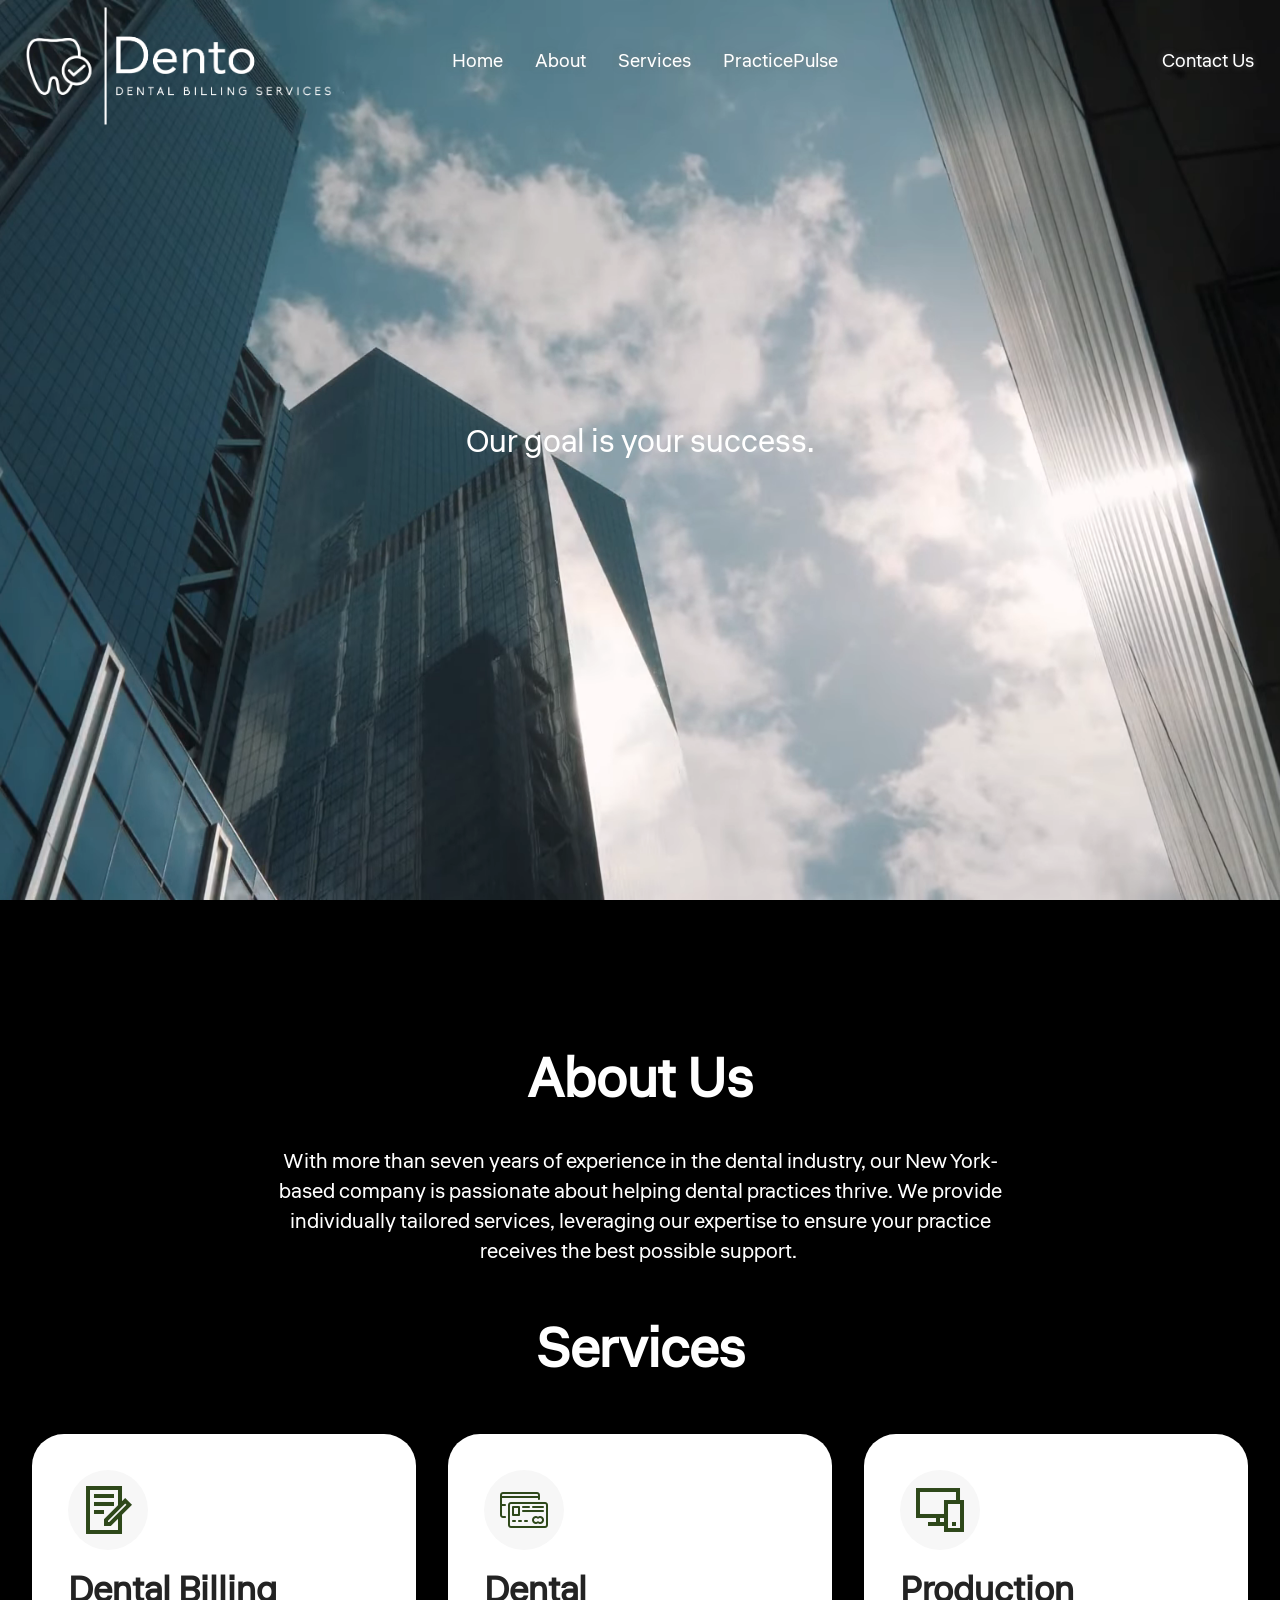
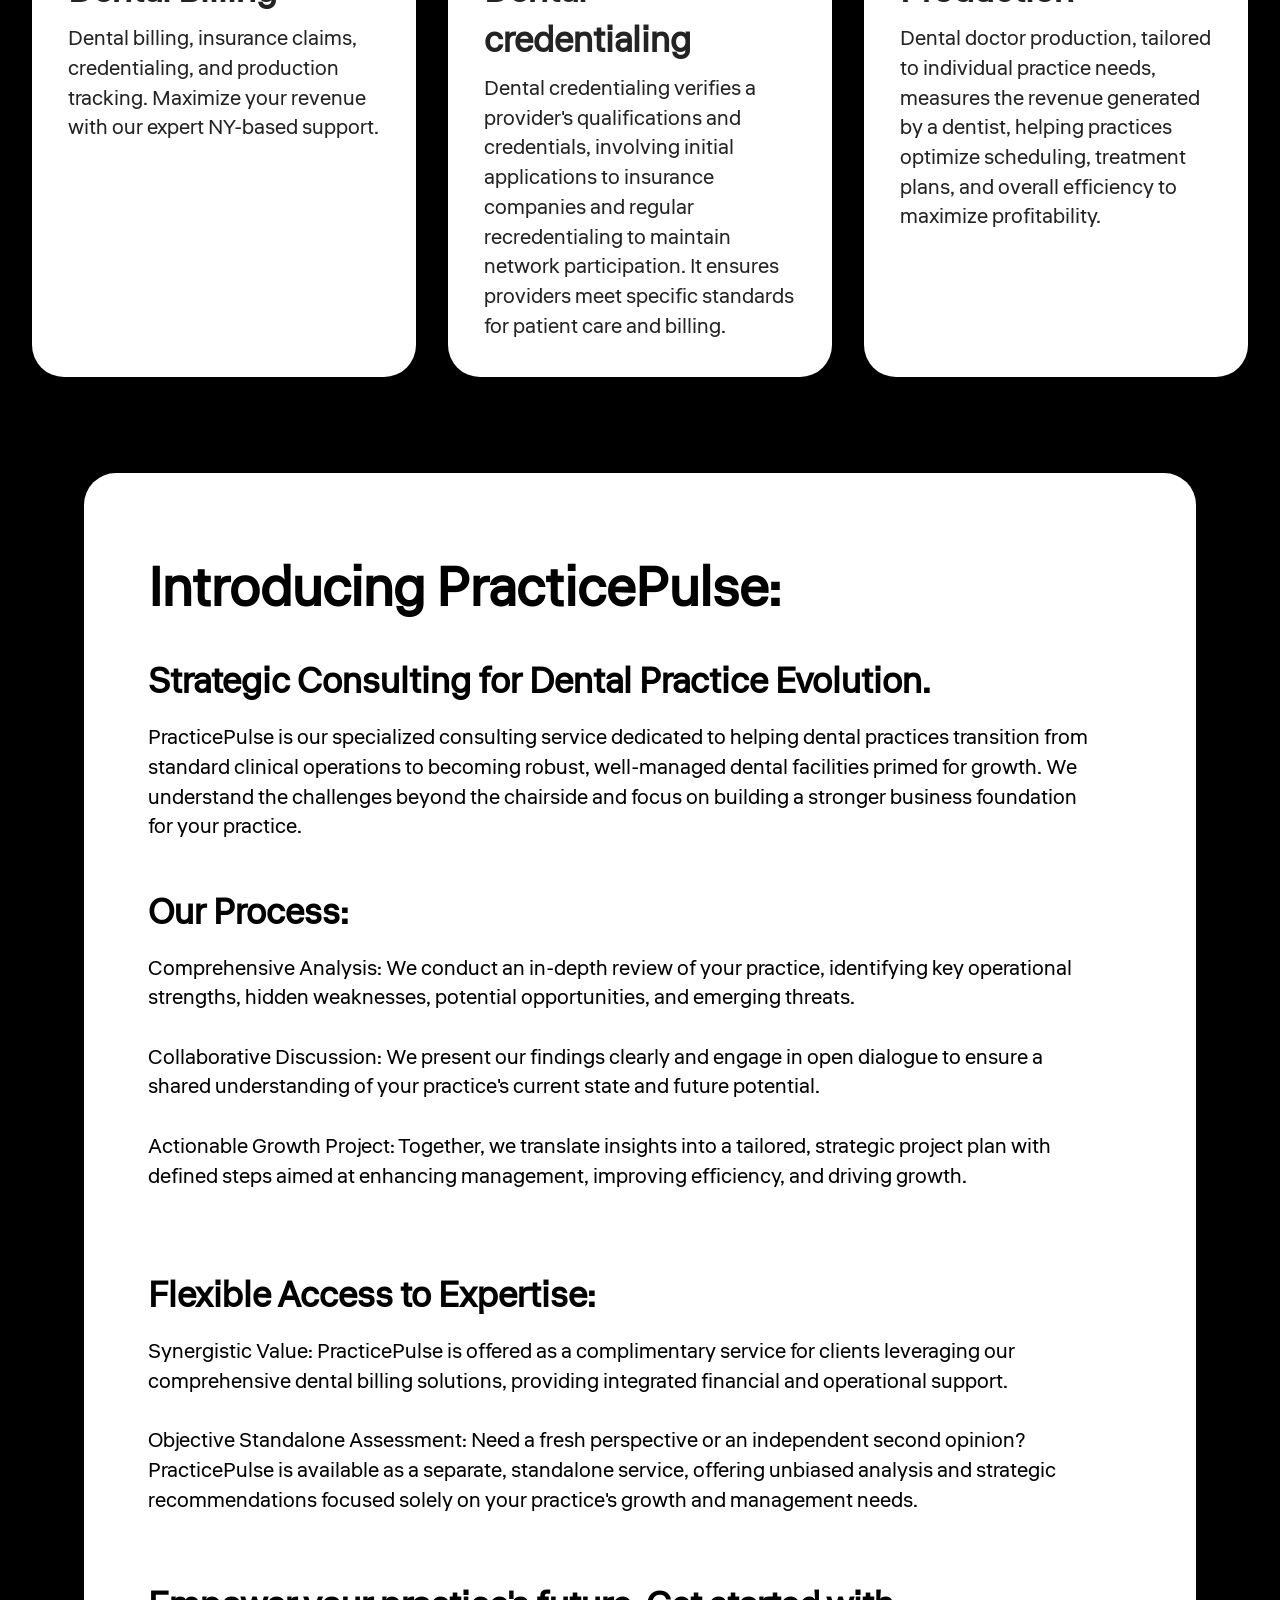
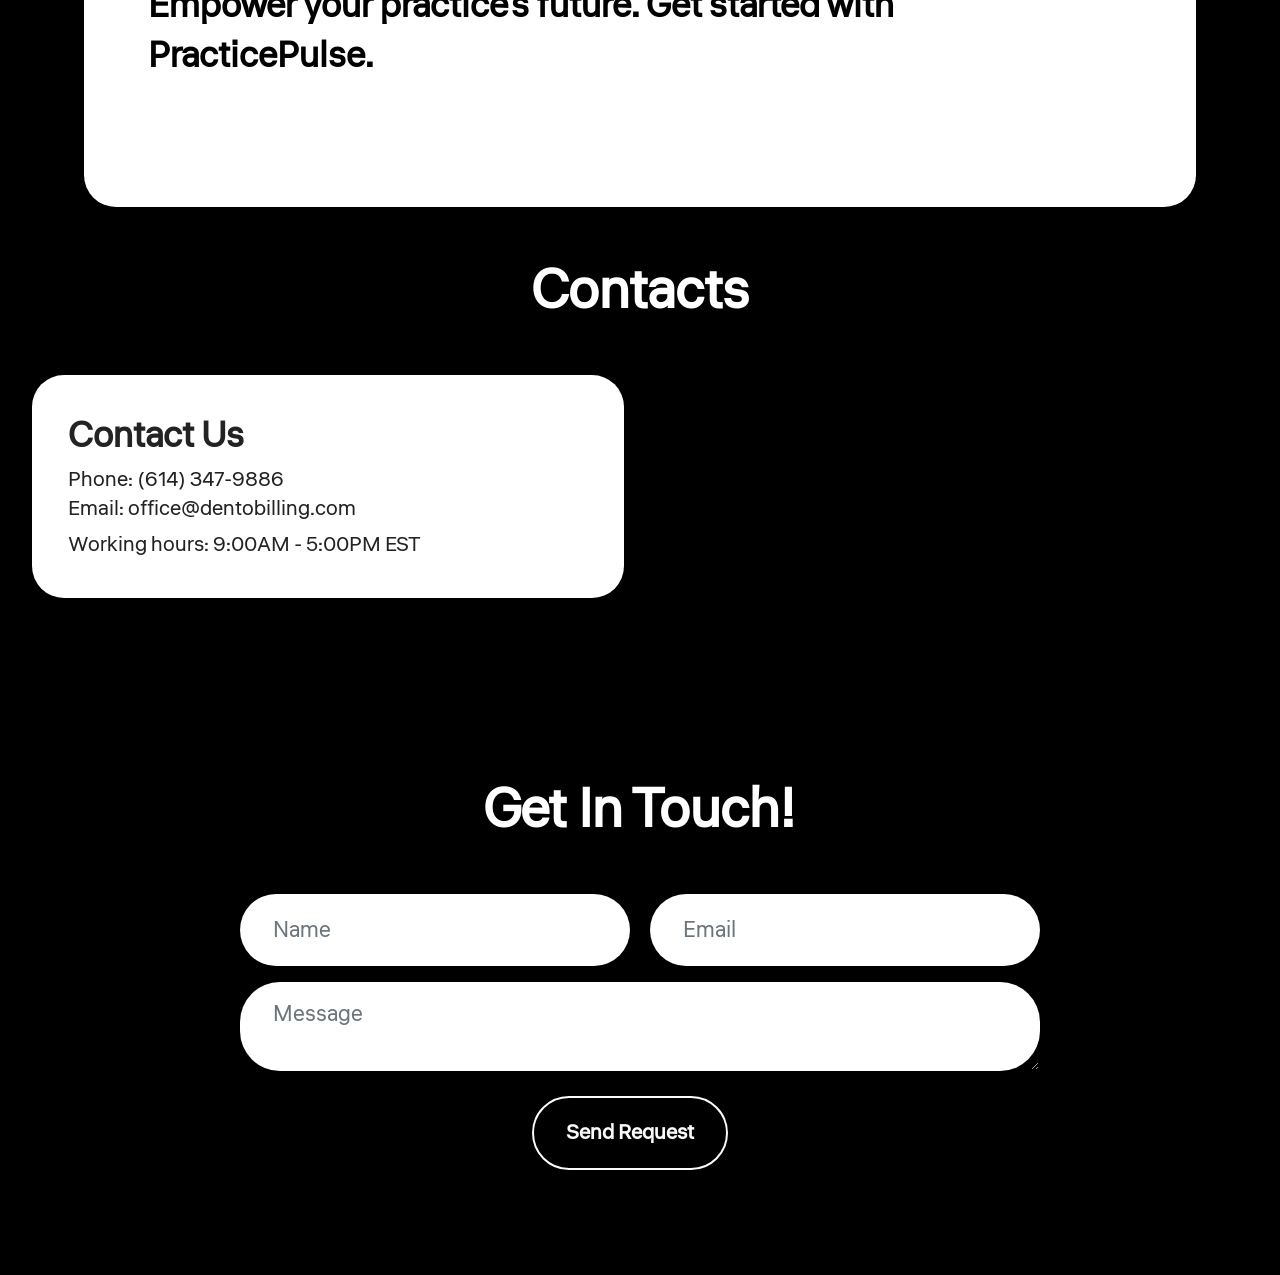
==== commit 18c51228: "Add files via upload" ====
--- a/index.html
+++ b/index.html
@@ -15,7 +15,7 @@
     <meta content="Expert dental billing services tailored for dental practices. We handle insurance claims, credentialing, and production tracking to help your practice maximize revenue and stay compliant. Trusted support based in New York." />
     <meta property="og:description" content="Expert dental billing services tailored for dental practices. We handle insurance claims, credentialing, and production tracking to help your practice maximize revenue and stay compliant. Trusted support based in New York." />
     <title>Professional Dental Billing Services</title>
-    <meta name="description" content="Dental billing, insurance claims, credentialing, and production tracking. Maximize your revenue with our expert NY-based support.">
+    <meta name="description" content="Phone: (614) 347-9886; Email: office@dentobilling.com; Working hours: 9:00AM - 5:00PM EST. Get In Touch! ">
     <link href="assets/web/assets/mobirise-icons2/mobirise2.css" rel="stylesheet" />
     <link href="assets/web/assets/mobirise-icons/mobirise-icons.css" rel="stylesheet" />
     <link href="assets/bootstrap/css/bootstrap.min.css" rel="stylesheet" />
@@ -814,9 +814,7 @@
                             </div>
                         </div>
                     </form>
-                    <div class="custom-popup-success" hidden="" id="popup-success">
-                        ✅ Thank you! Your request has been submitted. We’ll be in touch shortly.
-                    </div>
+                    <div class="custom-popup-success" hidden id="popup-success" aria-hidden="true" style="display: none !important;">✅ Thank you! Your request has been submitted. We’ll be in touch shortly.</div>
                 </div>
             </div>
         </div>
@@ -884,6 +882,8 @@
                             const popup = document.getElementById("popup-success");
                             if (popup) {
                                 popup.removeAttribute("hidden");
+                                popup.removeAttribute("aria-hidden");
+                                popup.style.display = "block";
                                 popup.classList.add("show");
                                 setTimeout(() => {
                                     popup.classList.remove("show");
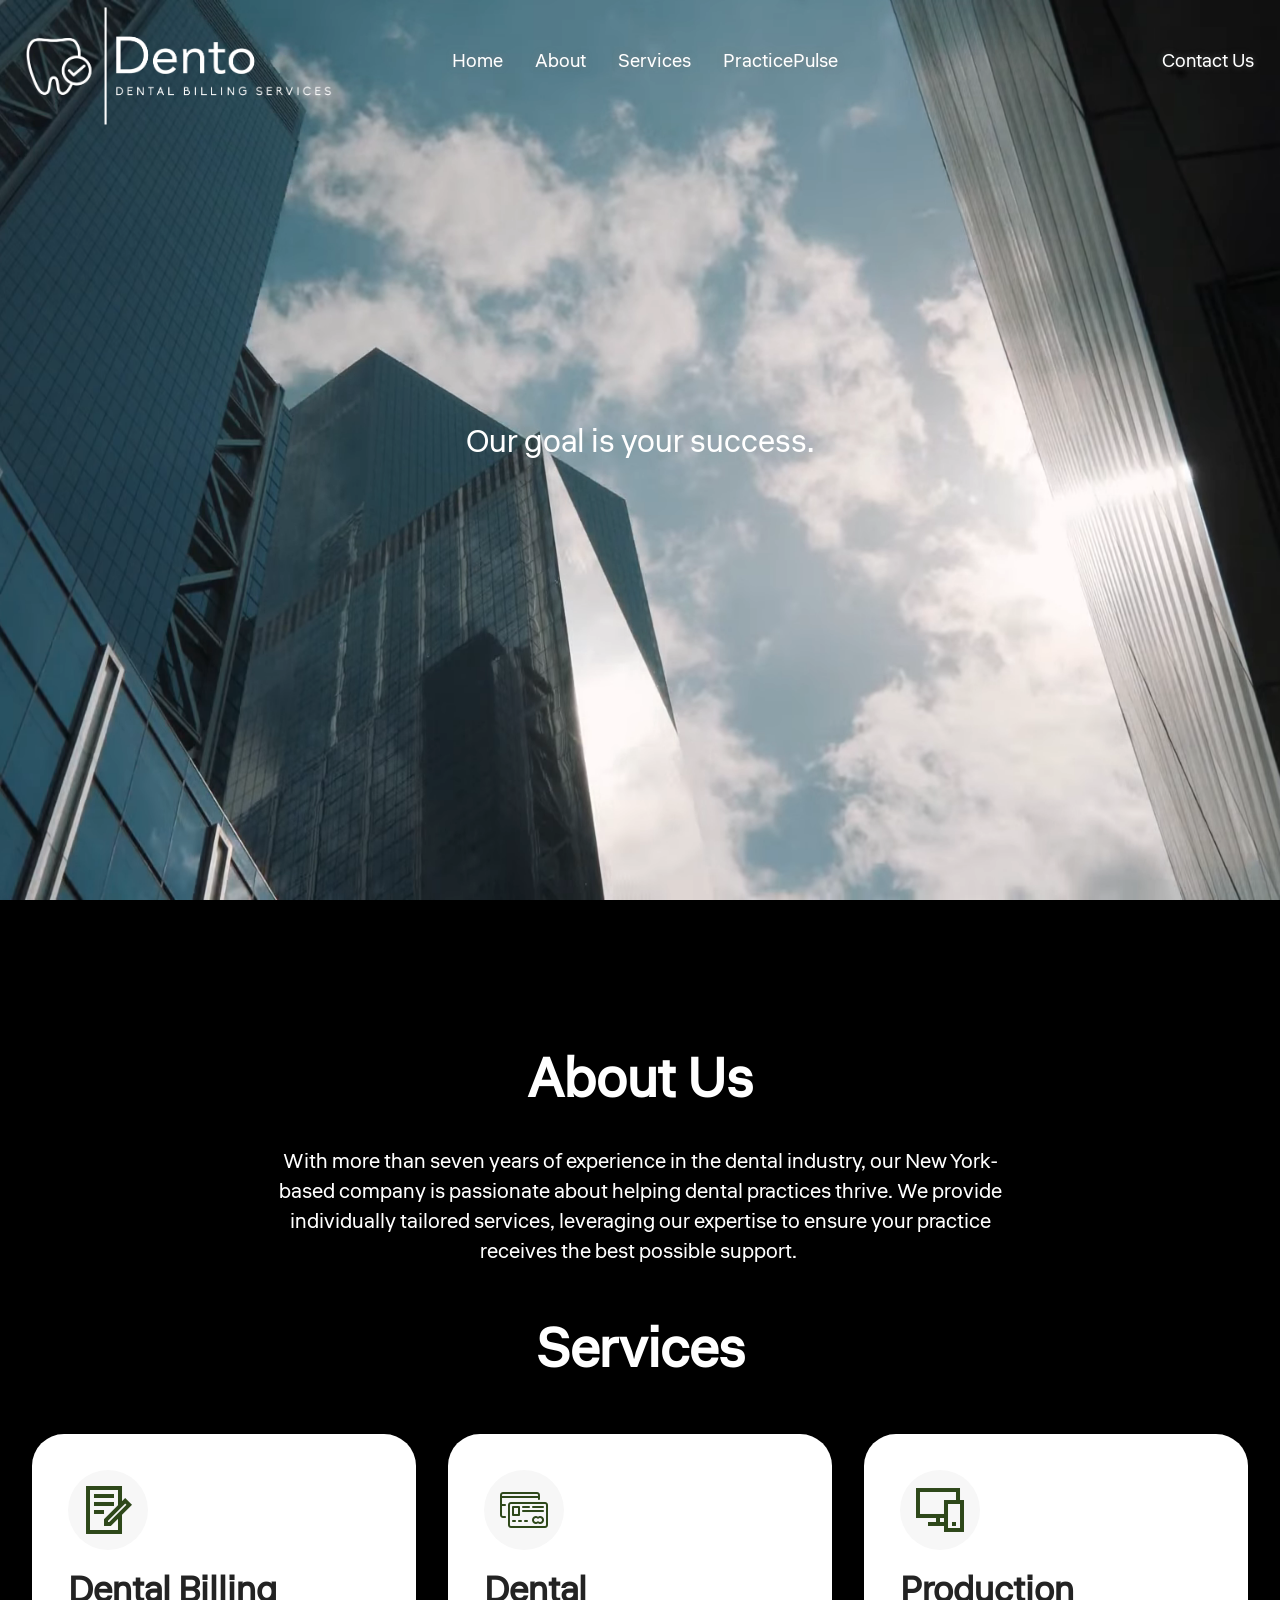
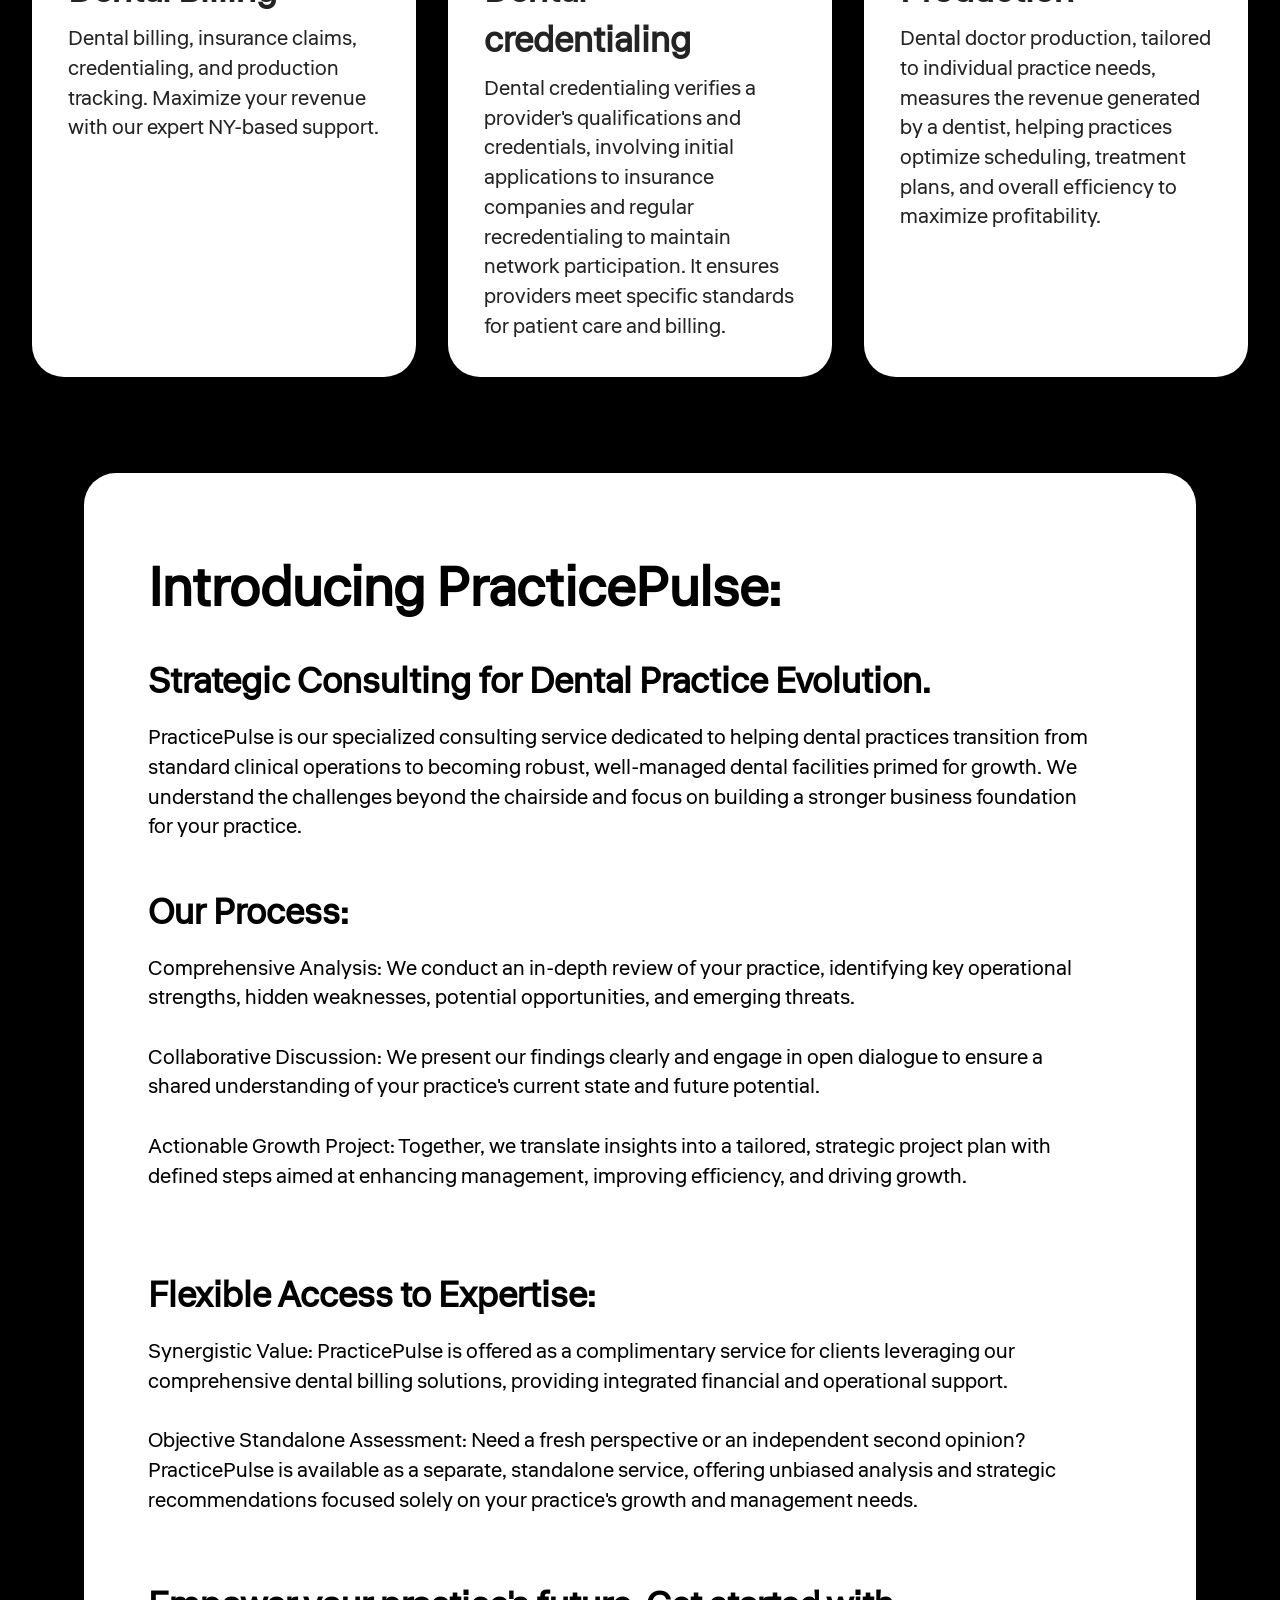
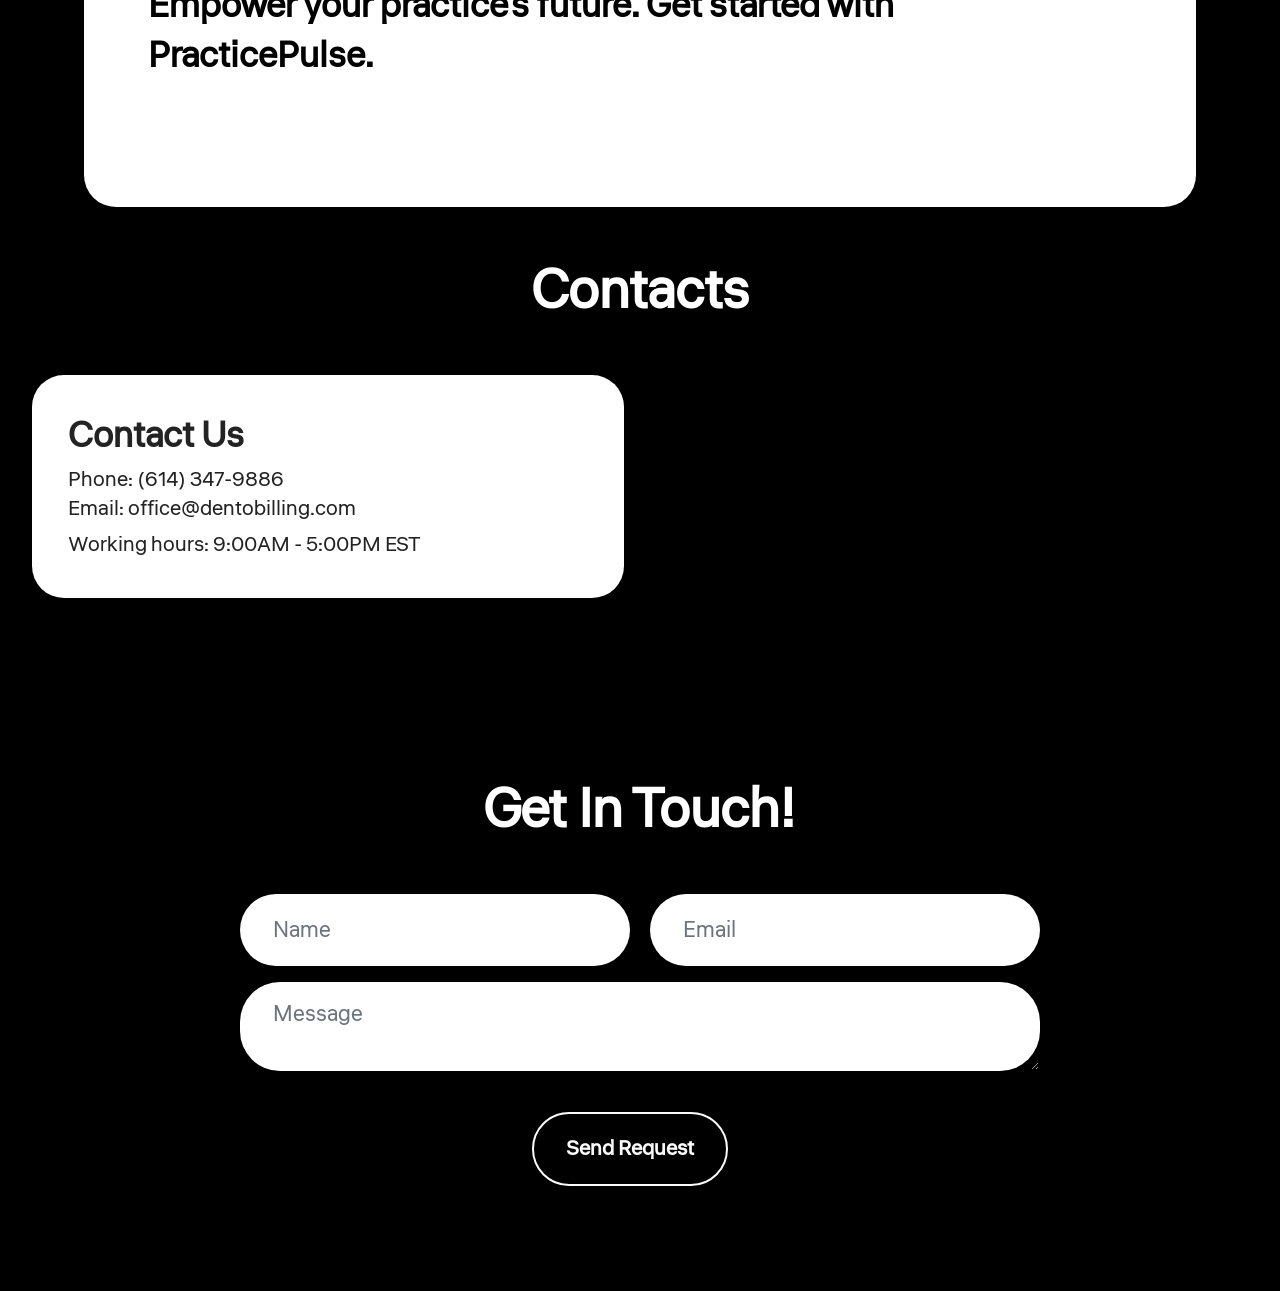
==== commit 4578438d: "Add files via upload Add reCAPTCHA to contact form" ====
--- a/index.html
+++ b/index.html
@@ -570,6 +570,8 @@
         }
     </script>
 
+    <!-- Google reCAPTCHA v2 -->
+    <script src="https://www.google.com/recaptcha/api.js" async defer></script>
 </head>
 <body style=";background-color:#000;">
     <div id="black-screen-blocker" style="
@@ -809,6 +811,9 @@
                             <div class="col-12 form-group mb-3">
 <textarea class="form-control" name="message" placeholder="Message" required=""></textarea>
                             </div>
+                            <div class="col-12 d-flex justify-content-center mb-3">
+                                <div class="g-recaptcha" data-sitekey="6LfeyvUsAAAAAA9Ka-g6jk0TLSIb_urbhwGGIr6H"></div>
+                            </div>
                             <div class="col-lg-12 col-md-12 col-sm-12 align-center mbr-section-btn">
                                 <button class="btn btn-white-outline display-7" type="submit">Send Request</button>
                             </div>
@@ -869,6 +874,11 @@
             if (form) {
                 form.addEventListener("submit", function (event) {
                     event.preventDefault();
+                    const recaptchaResponse = grecaptcha.getResponse();
+                    if (!recaptchaResponse) {
+                        alert('Please complete the reCAPTCHA verification before sending your request.');
+                        return;
+                    }
                     const name = form.querySelector('input[name="name"]').value;
                     const email = form.querySelector('input[name="email"]').value;
                     const message = form.querySelector('textarea[name="message"]').value;
@@ -893,6 +903,7 @@
                                 }, 2000);
                             }
                             form.reset();
+                            grecaptcha.reset();
                         })
                         .catch(error => {
                             console.error('Error:', error);
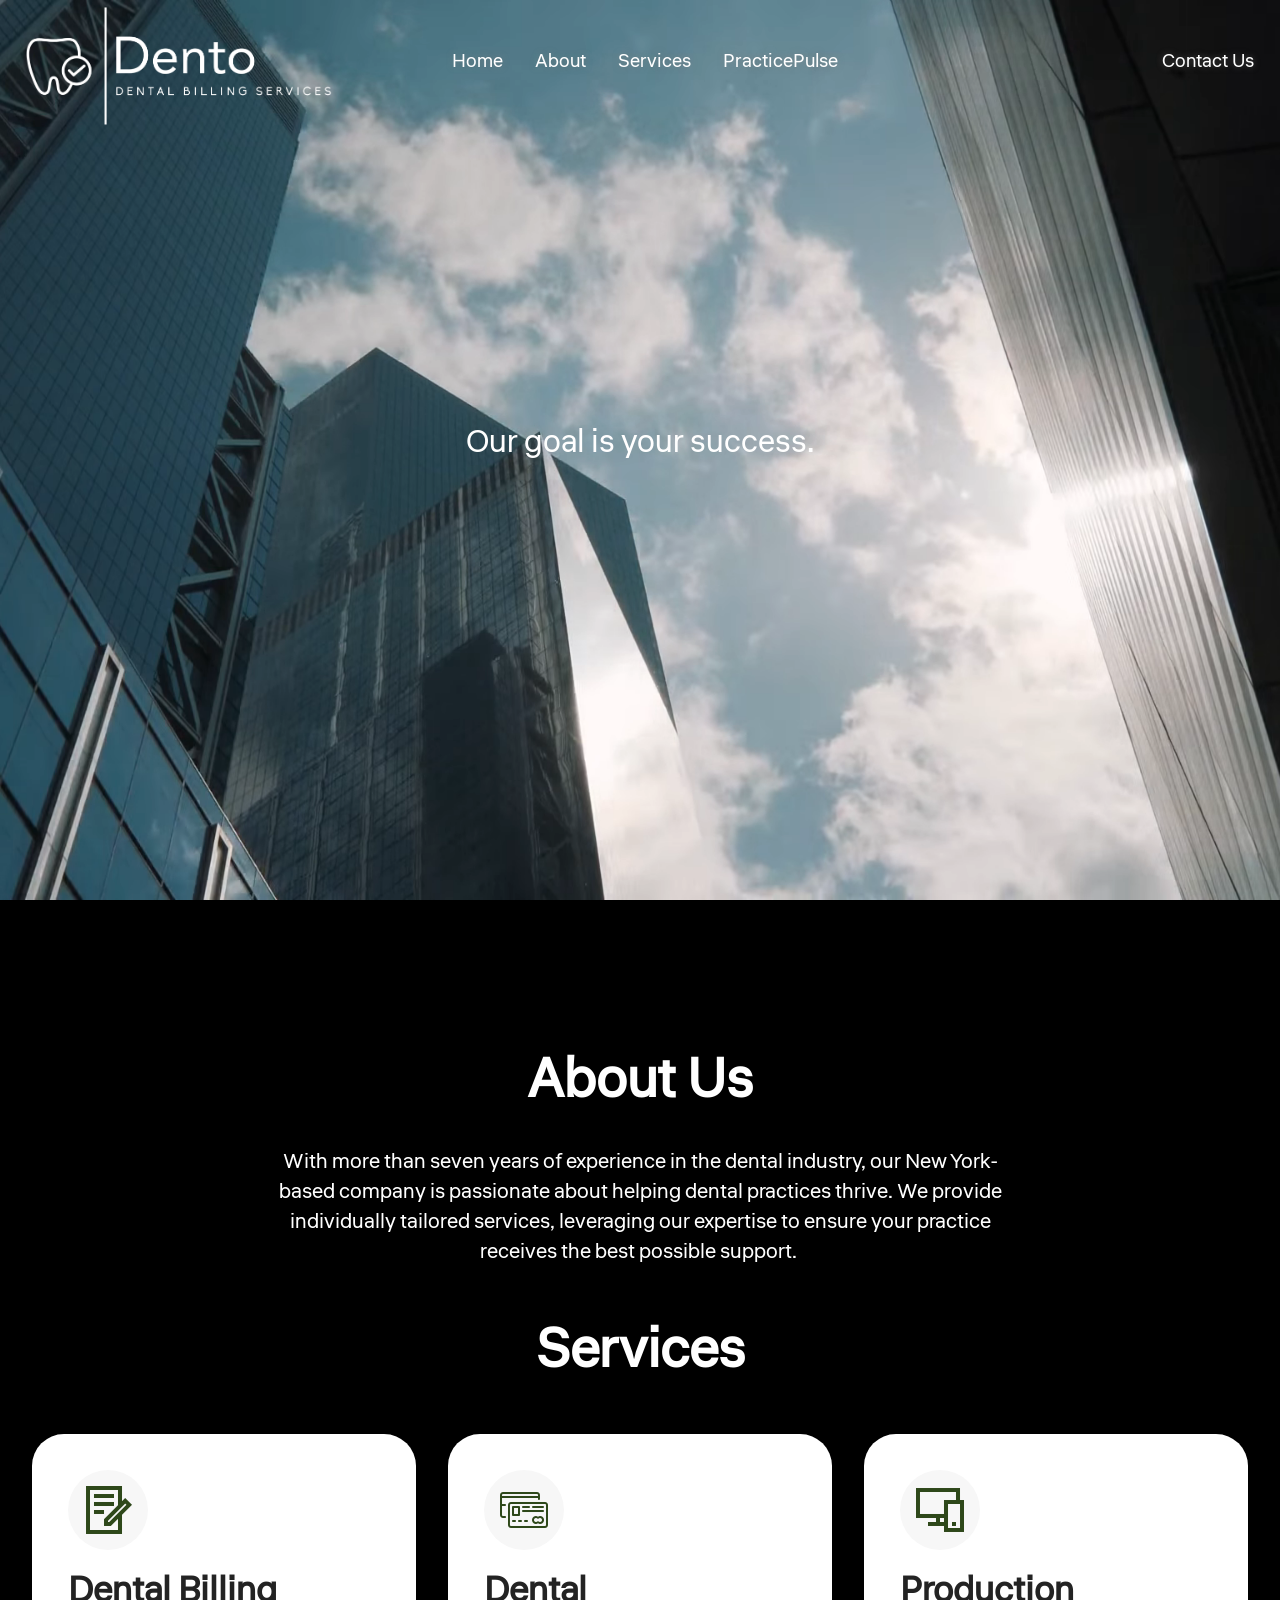
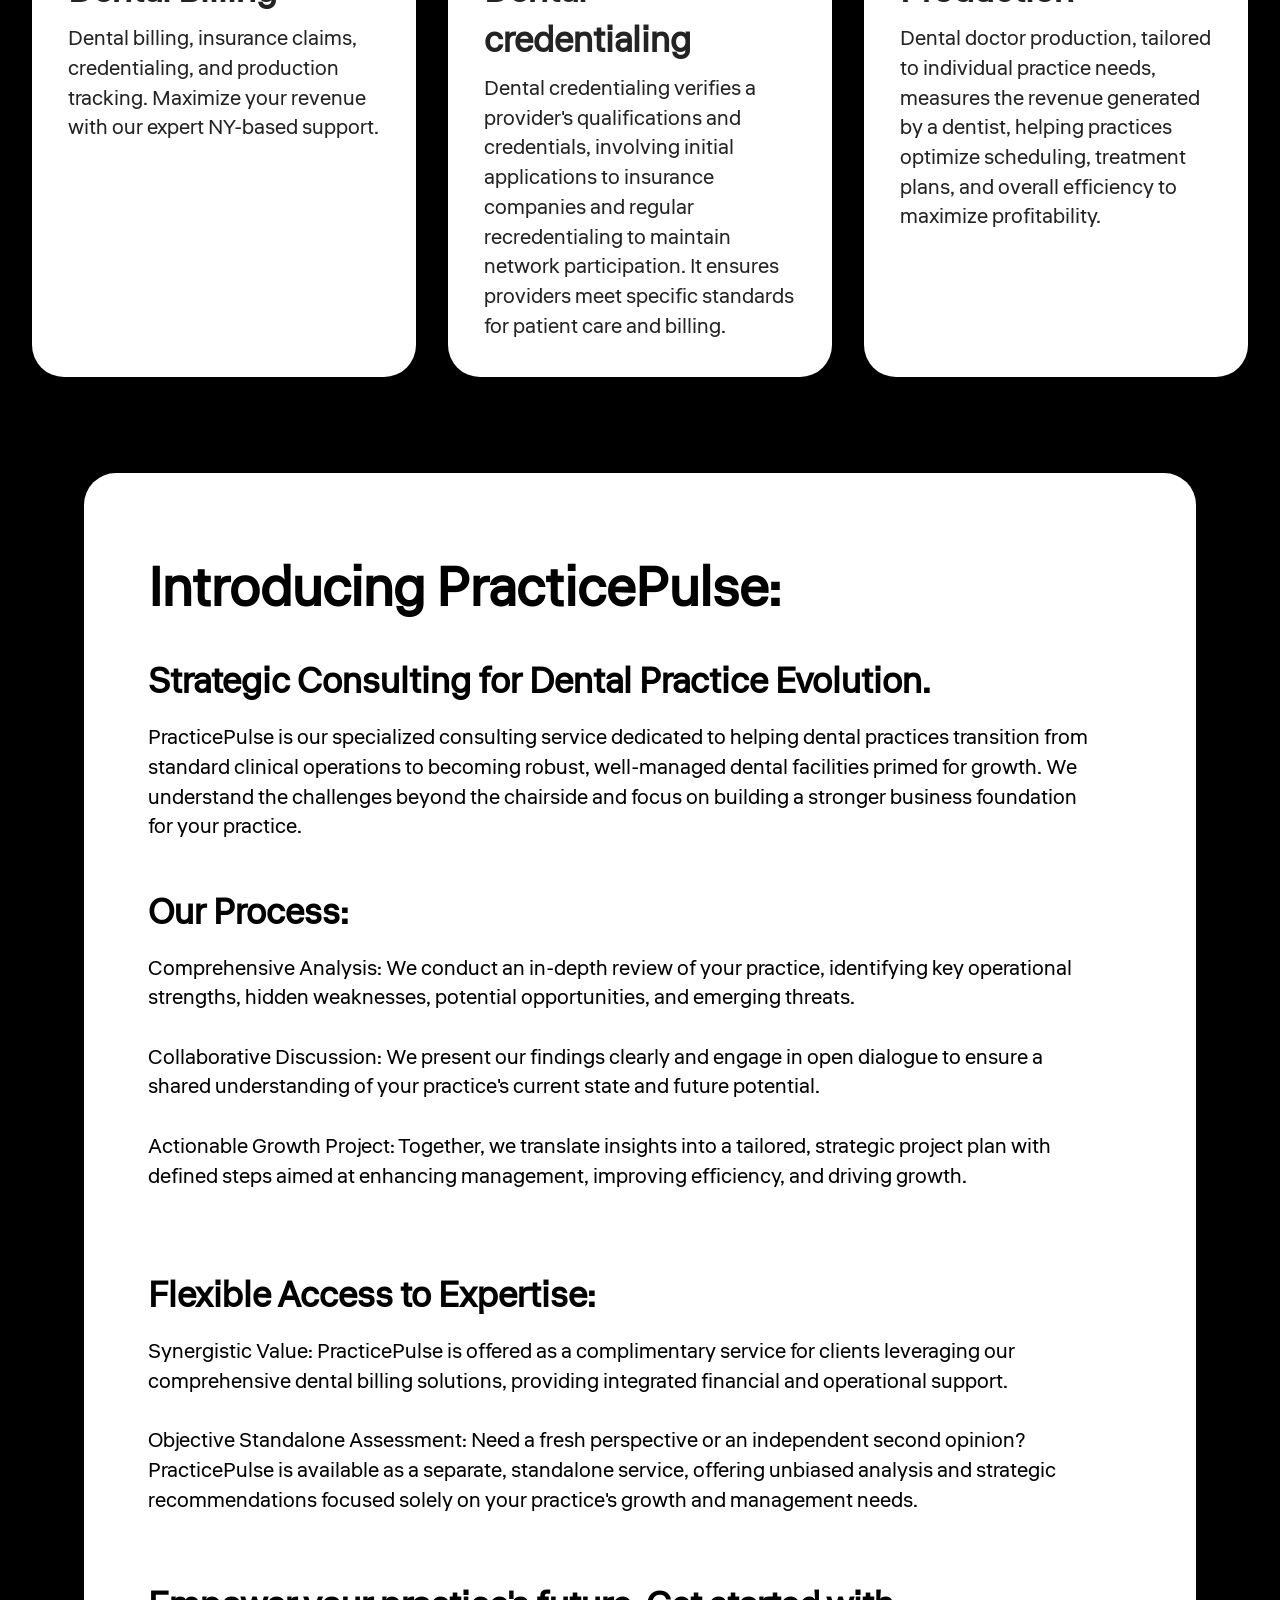
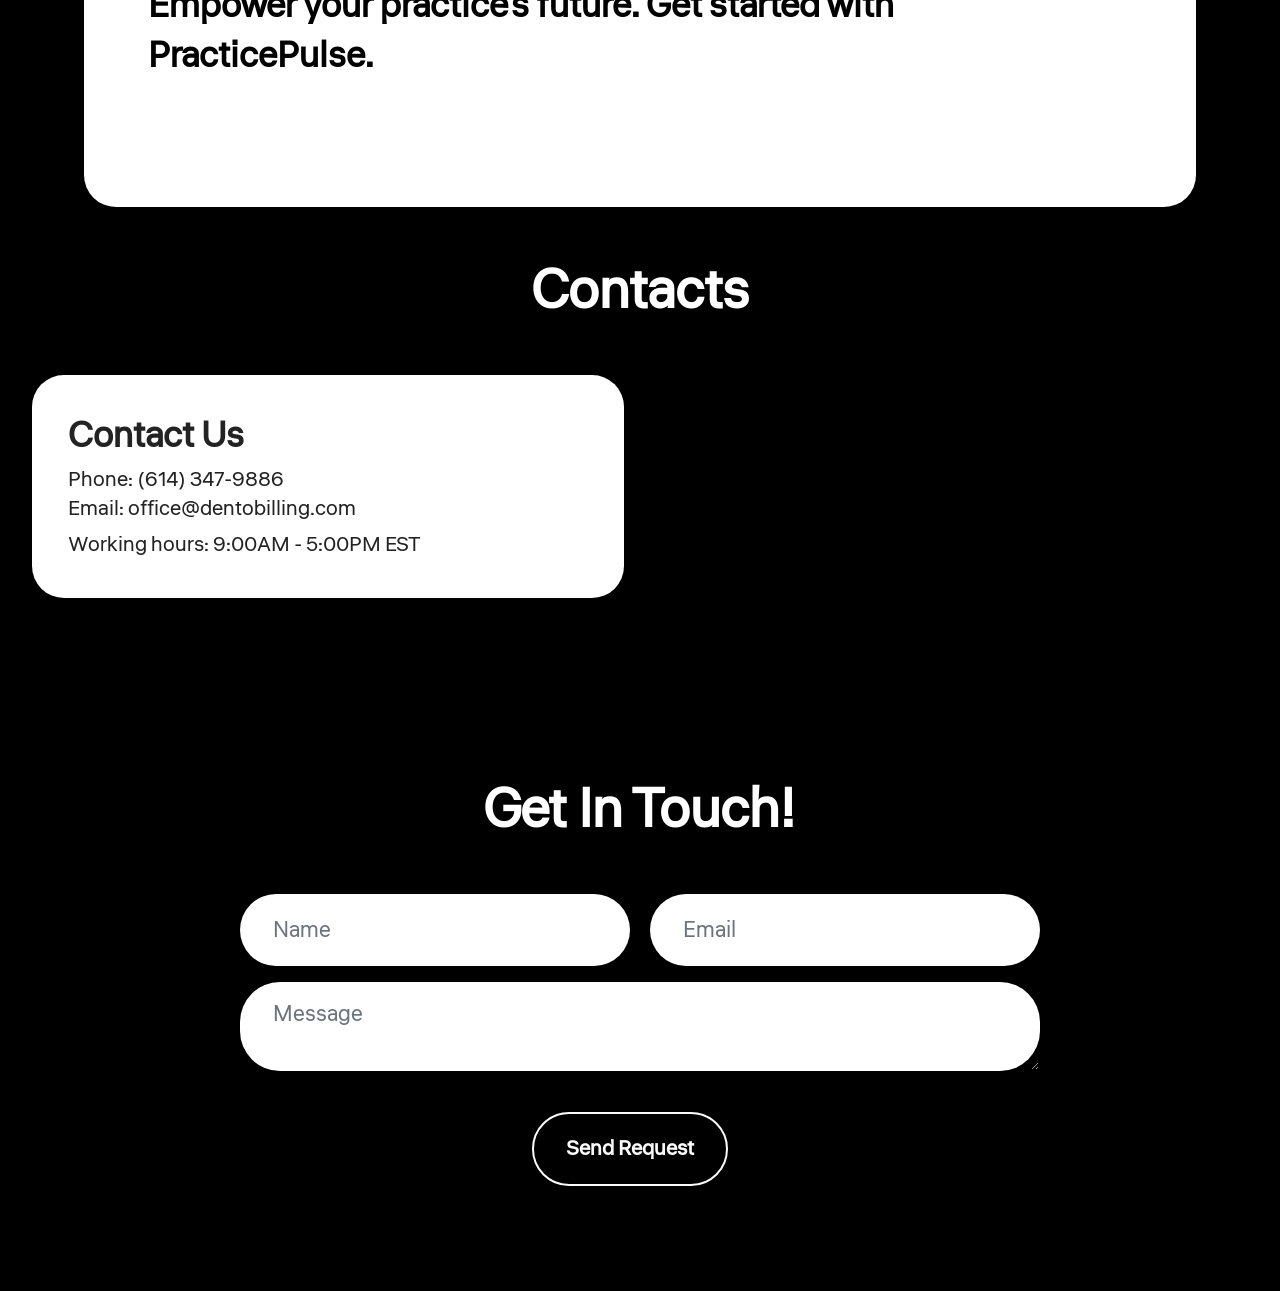
==== commit cc2bc0a7: "Update index.html" ====
--- a/index.html
+++ b/index.html
@@ -888,8 +888,9 @@
                     })
                         .then(response => response.text())
                         .then(data => {
-                            console.log('Google Sheet updated:', data);
-                            const popup = document.getElementById("popup-success");
+    console.log('Google Sheet updated:', data);
+    gtag('event', 'conversion', {'send_to': 'AW-17109212923/ncr1CInglNcaEPu9p94_'});
+    const popup = document.getElementById("popup-success");
                             if (popup) {
                                 popup.removeAttribute("hidden");
                                 popup.removeAttribute("aria-hidden");
@@ -933,4 +934,4 @@
     </script>
     <span style="display:none;">6143479886</span>
 </body>
-</html>+</html>
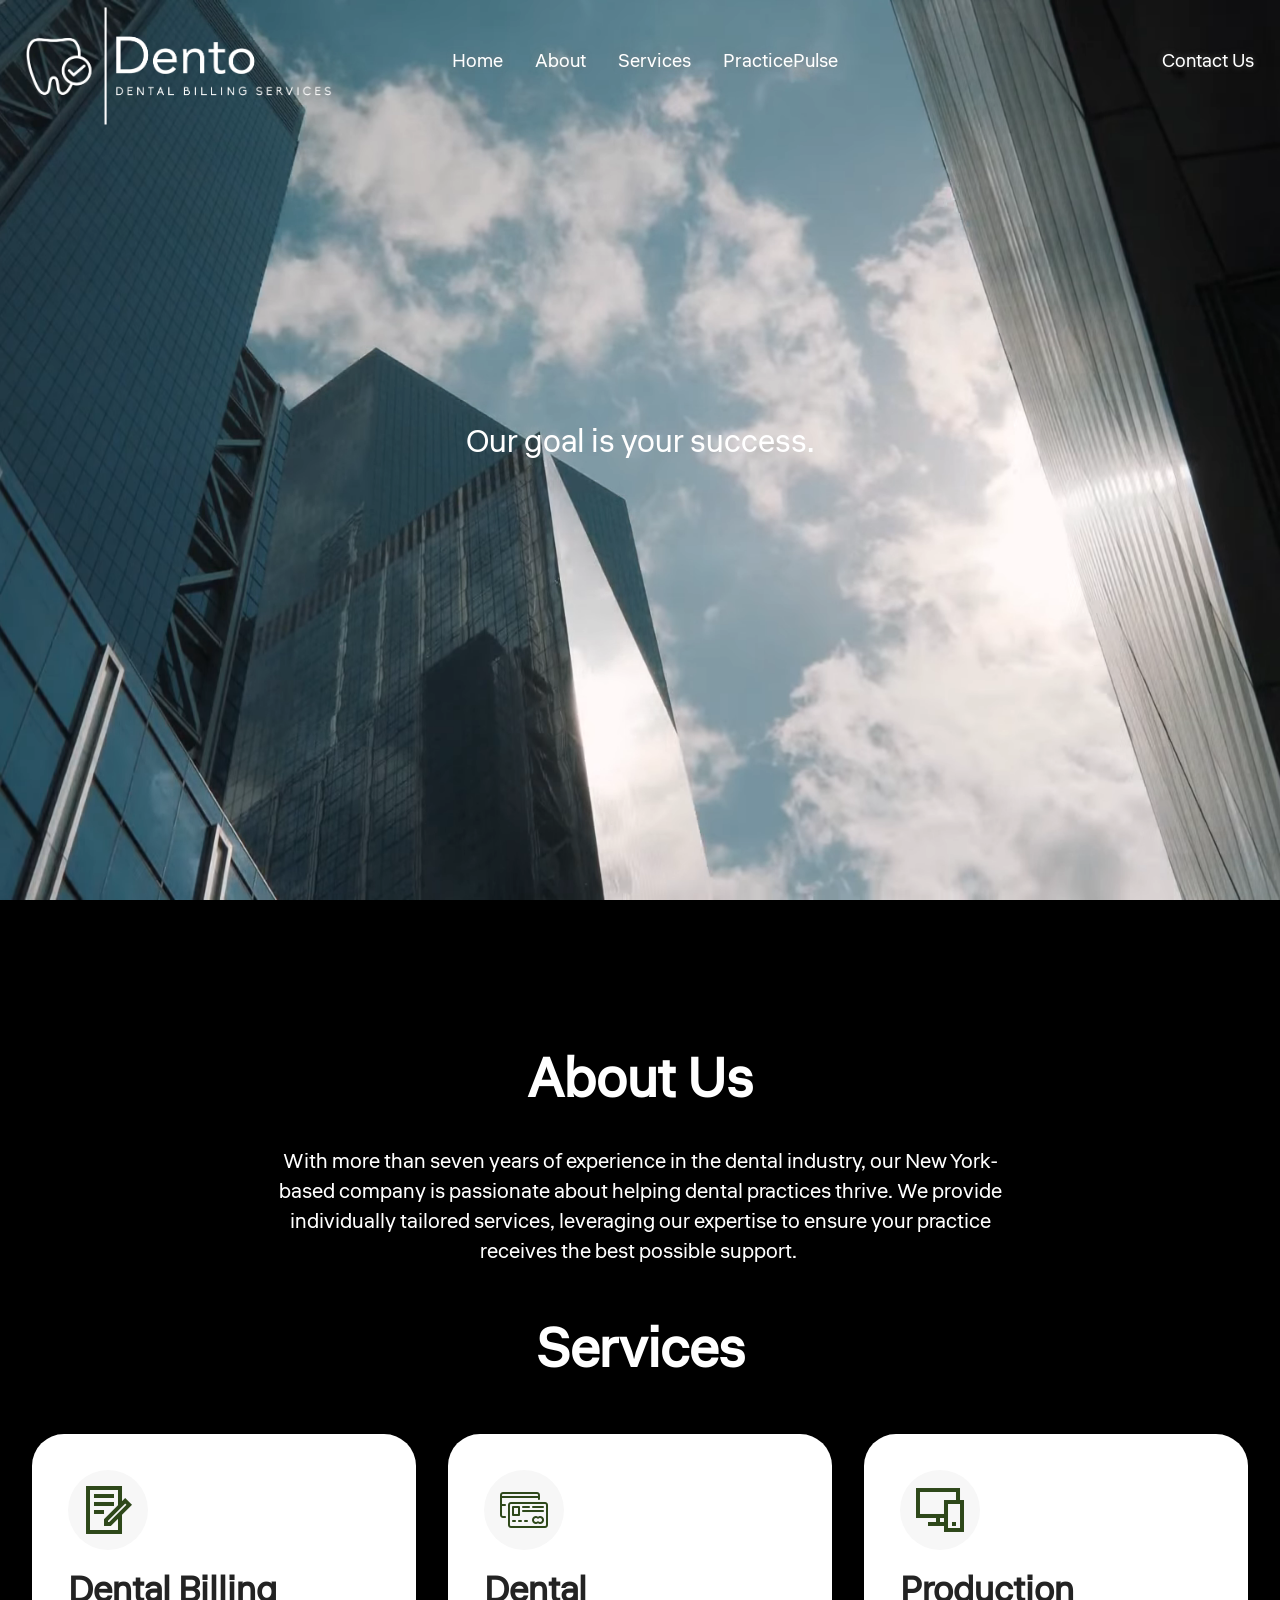
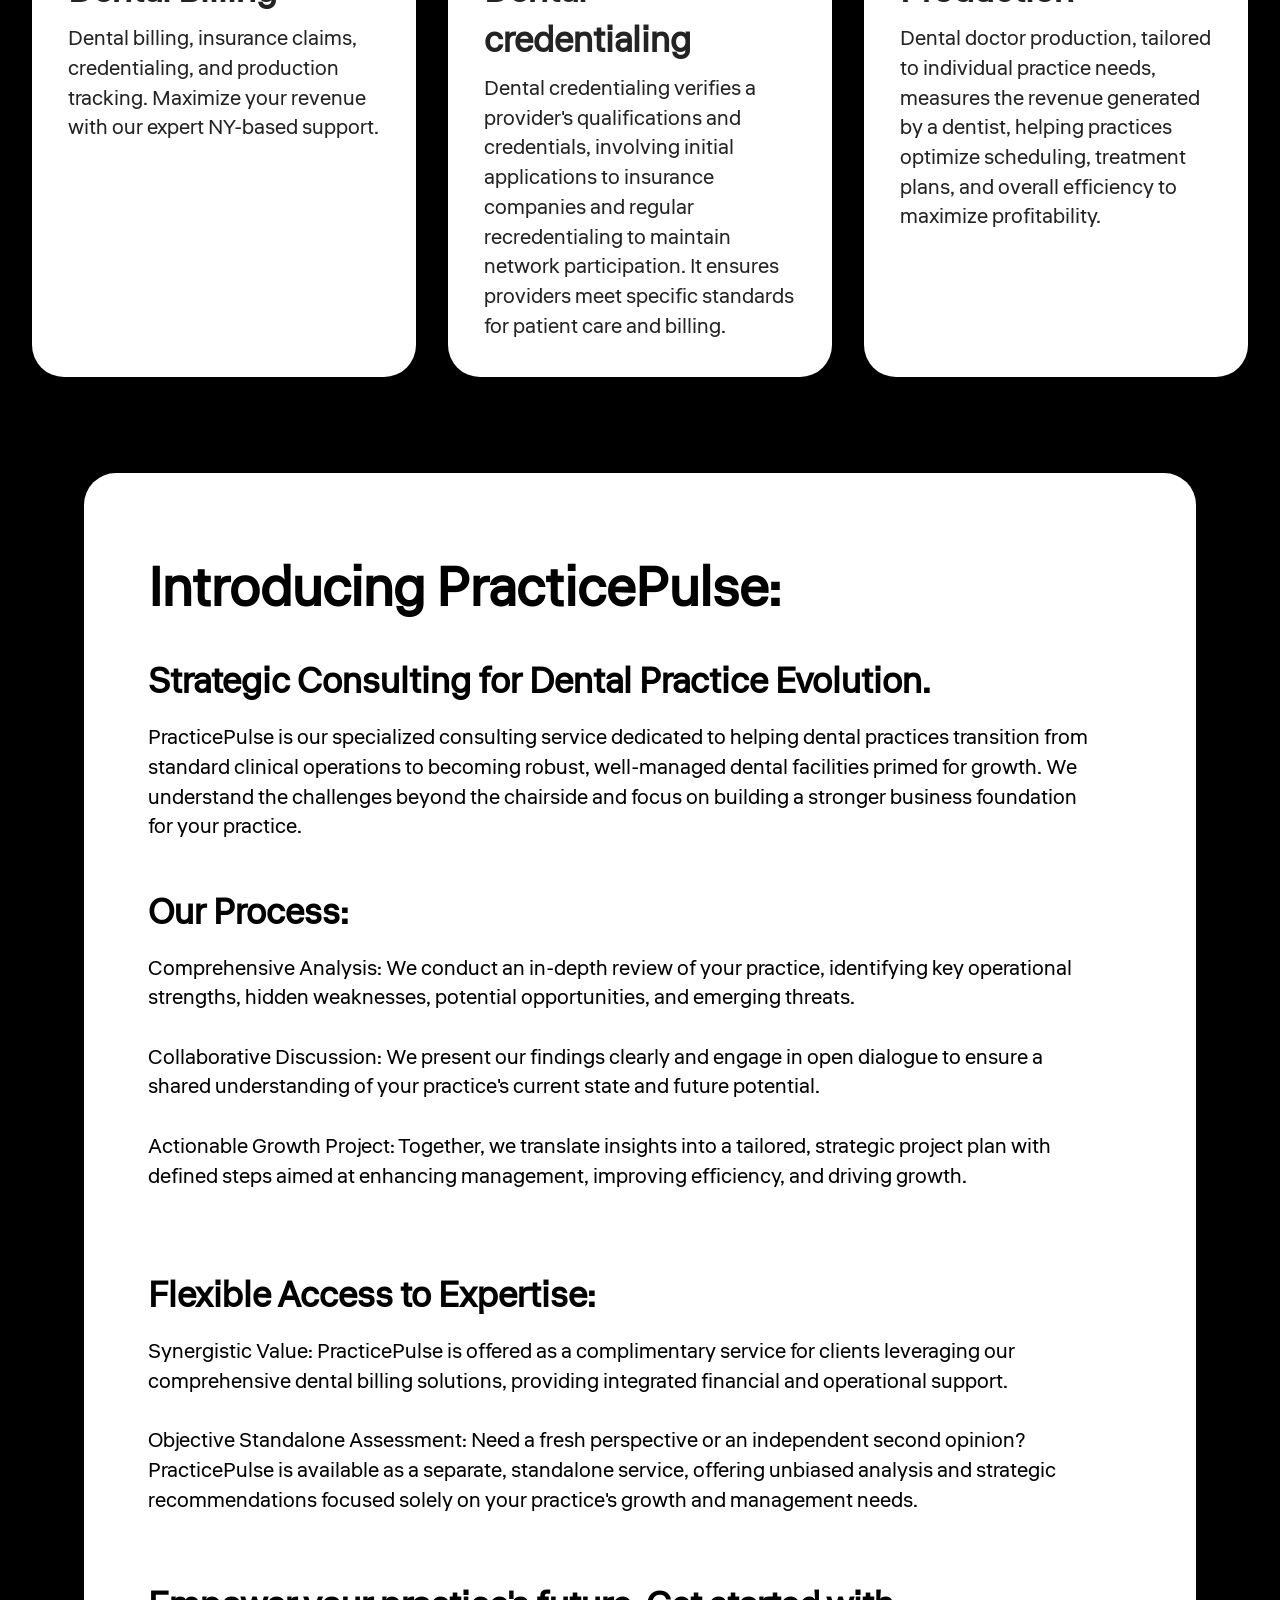
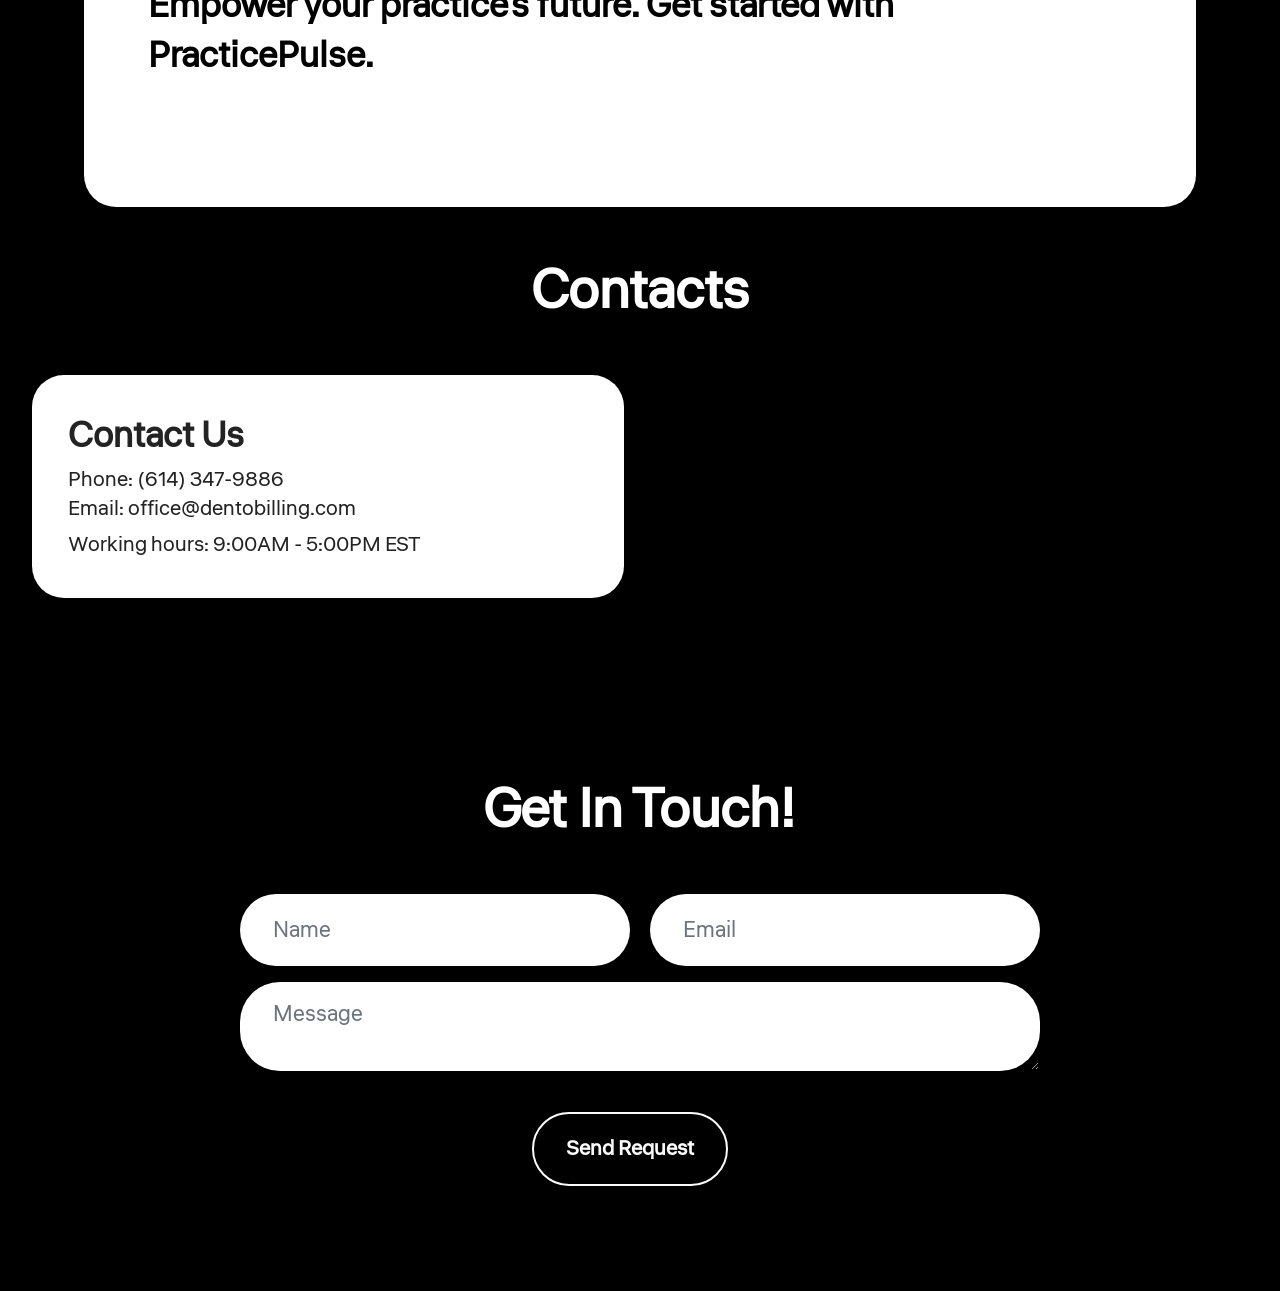
==== commit 921d9ced: "Add SEO descr" ====
--- a/index.html
+++ b/index.html
@@ -14,8 +14,9 @@
     <link rel="shortcut icon" href="assets/images/symbol.png" />
     <meta content="Expert dental billing services tailored for dental practices. We handle insurance claims, credentialing, and production tracking to help your practice maximize revenue and stay compliant. Trusted support based in New York." />
     <meta property="og:description" content="Expert dental billing services tailored for dental practices. We handle insurance claims, credentialing, and production tracking to help your practice maximize revenue and stay compliant. Trusted support based in New York." />
-    <title>Professional Dental Billing Services</title>
-    <meta name="description" content="Phone: (614) 347-9886; Email: office@dentobilling.com; Working hours: 9:00AM - 5:00PM EST. Get In Touch! ">
+    <title>DentoBilling | Dental Billing Services for NYC Dental Practices</title>
+    <meta name="description" content="Outsource dental billing in NYC. DentoBilling offers insurance claims, dental credentialing, and production tracking for dental practices in New York and Brooklyn. 7+ years experience. Get expert billing support today.">
+    <meta name="keywords" content="outsource dental billing NYC, dental billing company New York, dental credentialing service Brooklyn, dental billing service New York, dental practice billing support, dental office billing outsource">
     <link href="assets/web/assets/mobirise-icons2/mobirise2.css" rel="stylesheet" />
     <link href="assets/web/assets/mobirise-icons/mobirise-icons.css" rel="stylesheet" />
     <link href="assets/bootstrap/css/bootstrap.min.css" rel="stylesheet" />
@@ -375,7 +376,9 @@
                     }
         }
     </style>
-    <meta property="og:image" content="https://yourdomain.com/assets/images/symbol.png" />
+    <meta property="og:title" content="DentoBilling — Dental Billing Services for NYC Practices" />
+    <meta property="og:url" content="https://www.dentobilling.com/" />
+    <meta property="og:image" content="https://www.dentobilling.com/assets/images/symbol.png" />
     <meta property="og:image:type" content="image/png" />
     <meta property="og:image:width" content="512" />
     <meta property="og:image:height" content="512" />
@@ -526,10 +529,7 @@
 
         gtag('config', 'AW-17109212923');
     </script>
-    <!-- Event snippet for Page view conversion page -->
-    <script>
-        gtag('event', 'conversion', { 'send_to': 'AW-17109212923/ncr1CInglNcaEPu9p94_' });
-    </script>
+    
 
 
 
@@ -703,7 +703,7 @@
             </div>
         </div>
     </section>
-    <section class="article07 cid-uKIlLRTWej" data-bs-version="5.1" id="article07-8">
+        <section class="article07 cid-uKIlLRTWej" data-bs-version="5.1" id="article07-8">
         <div class="container">
             <div class="row justify-content-center">
                 <div class="card col-md-12 col-lg-11">
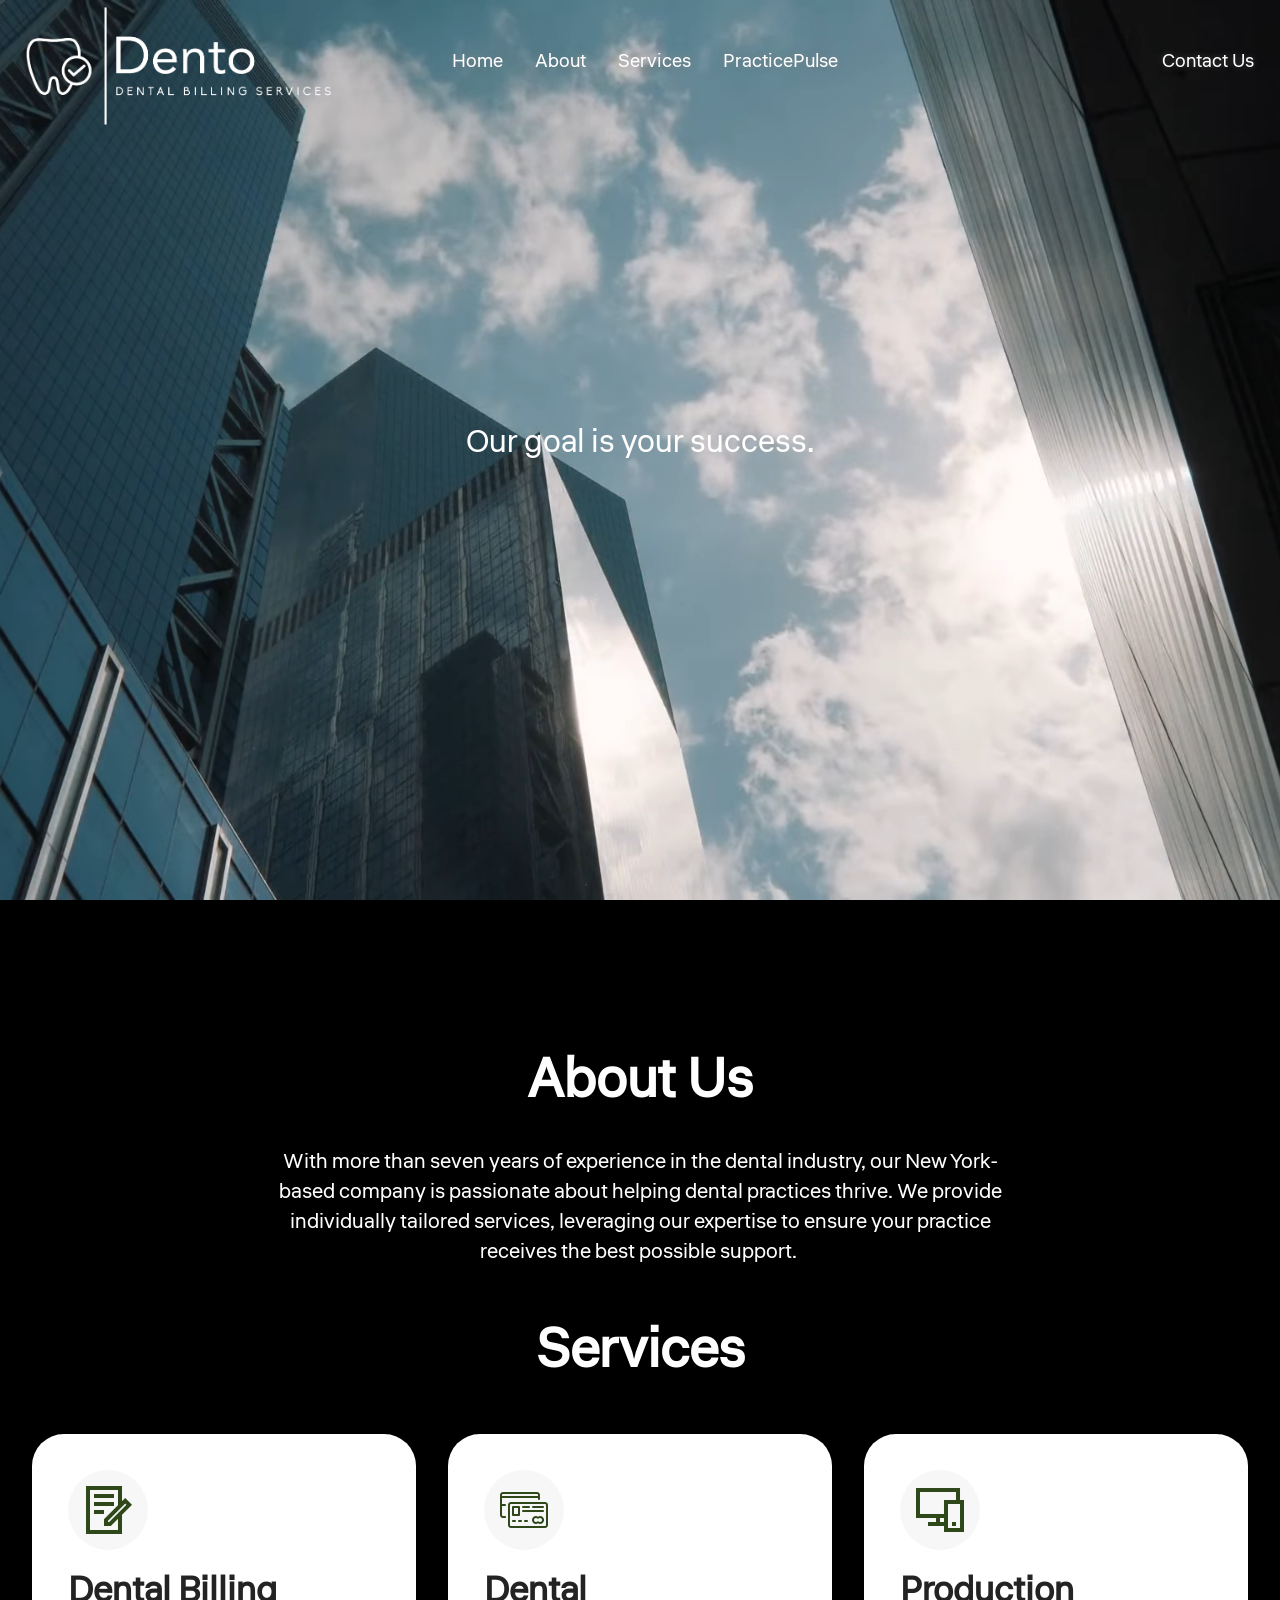
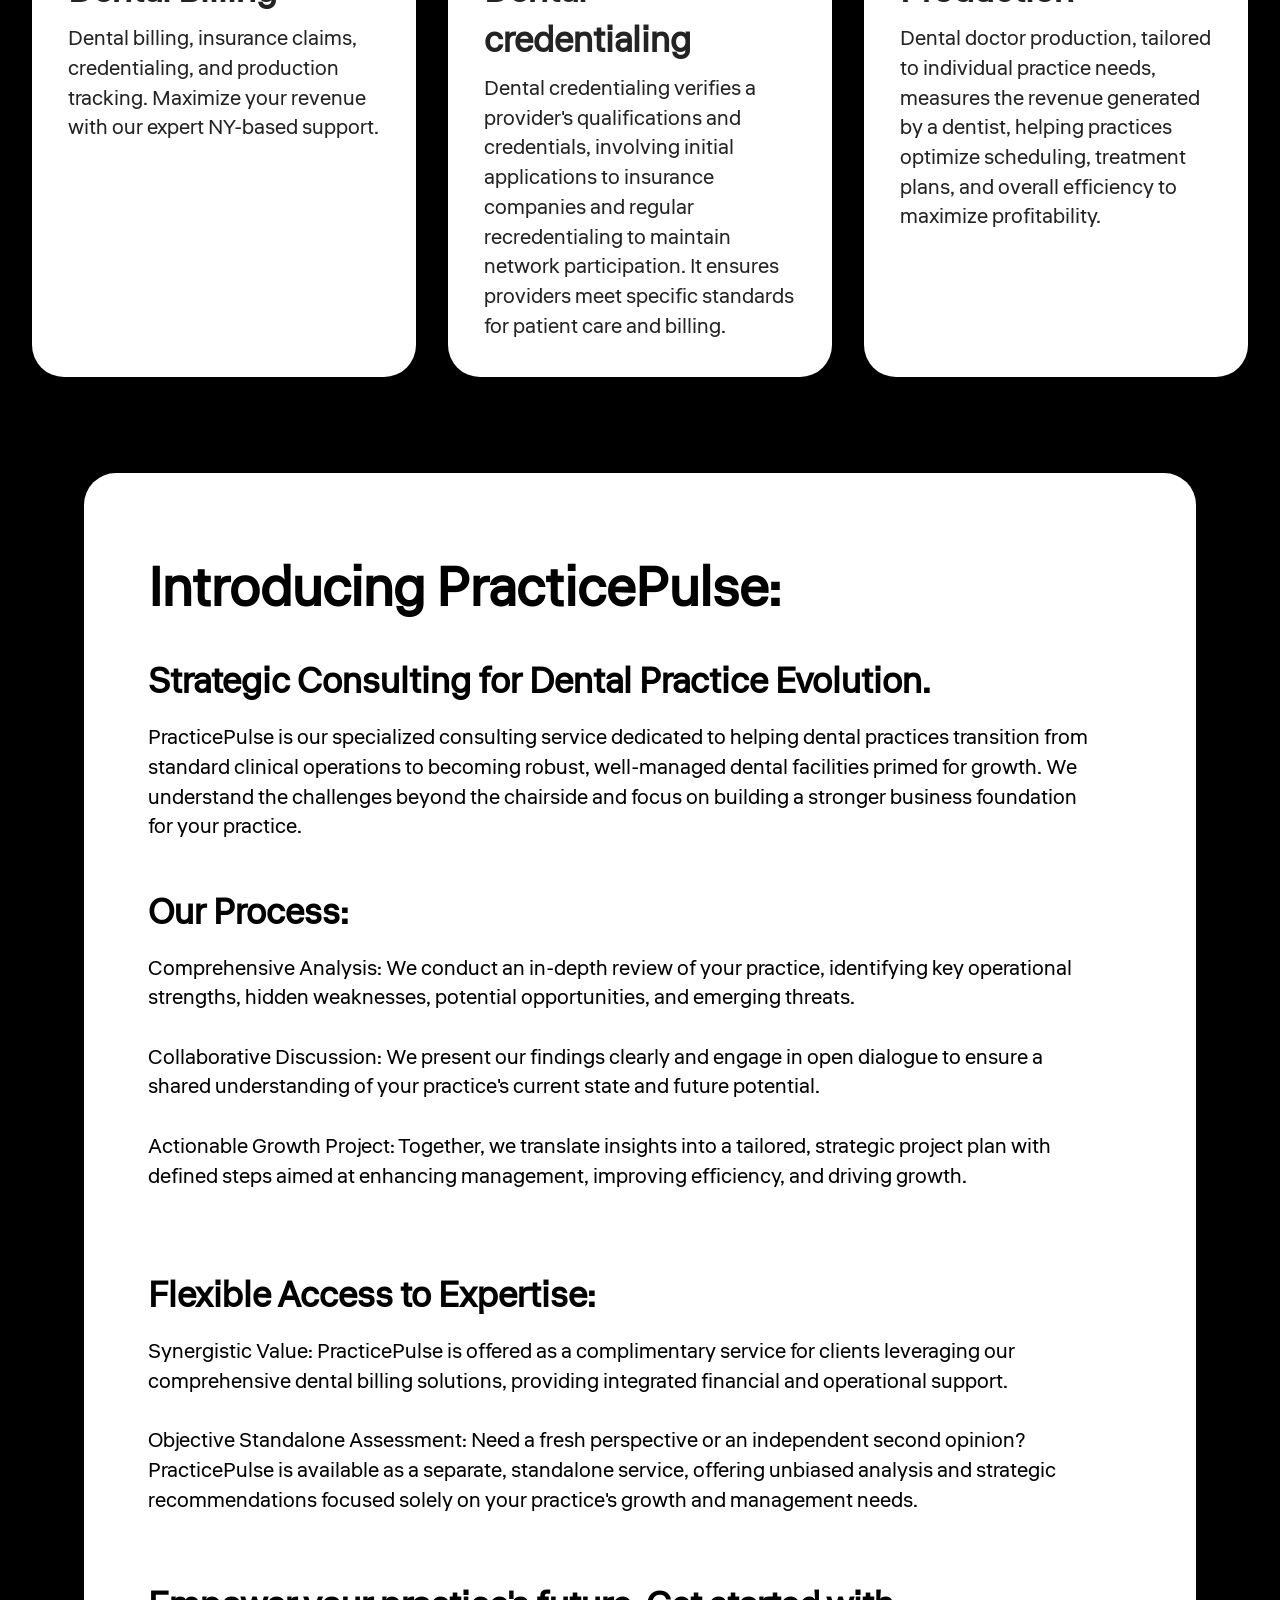
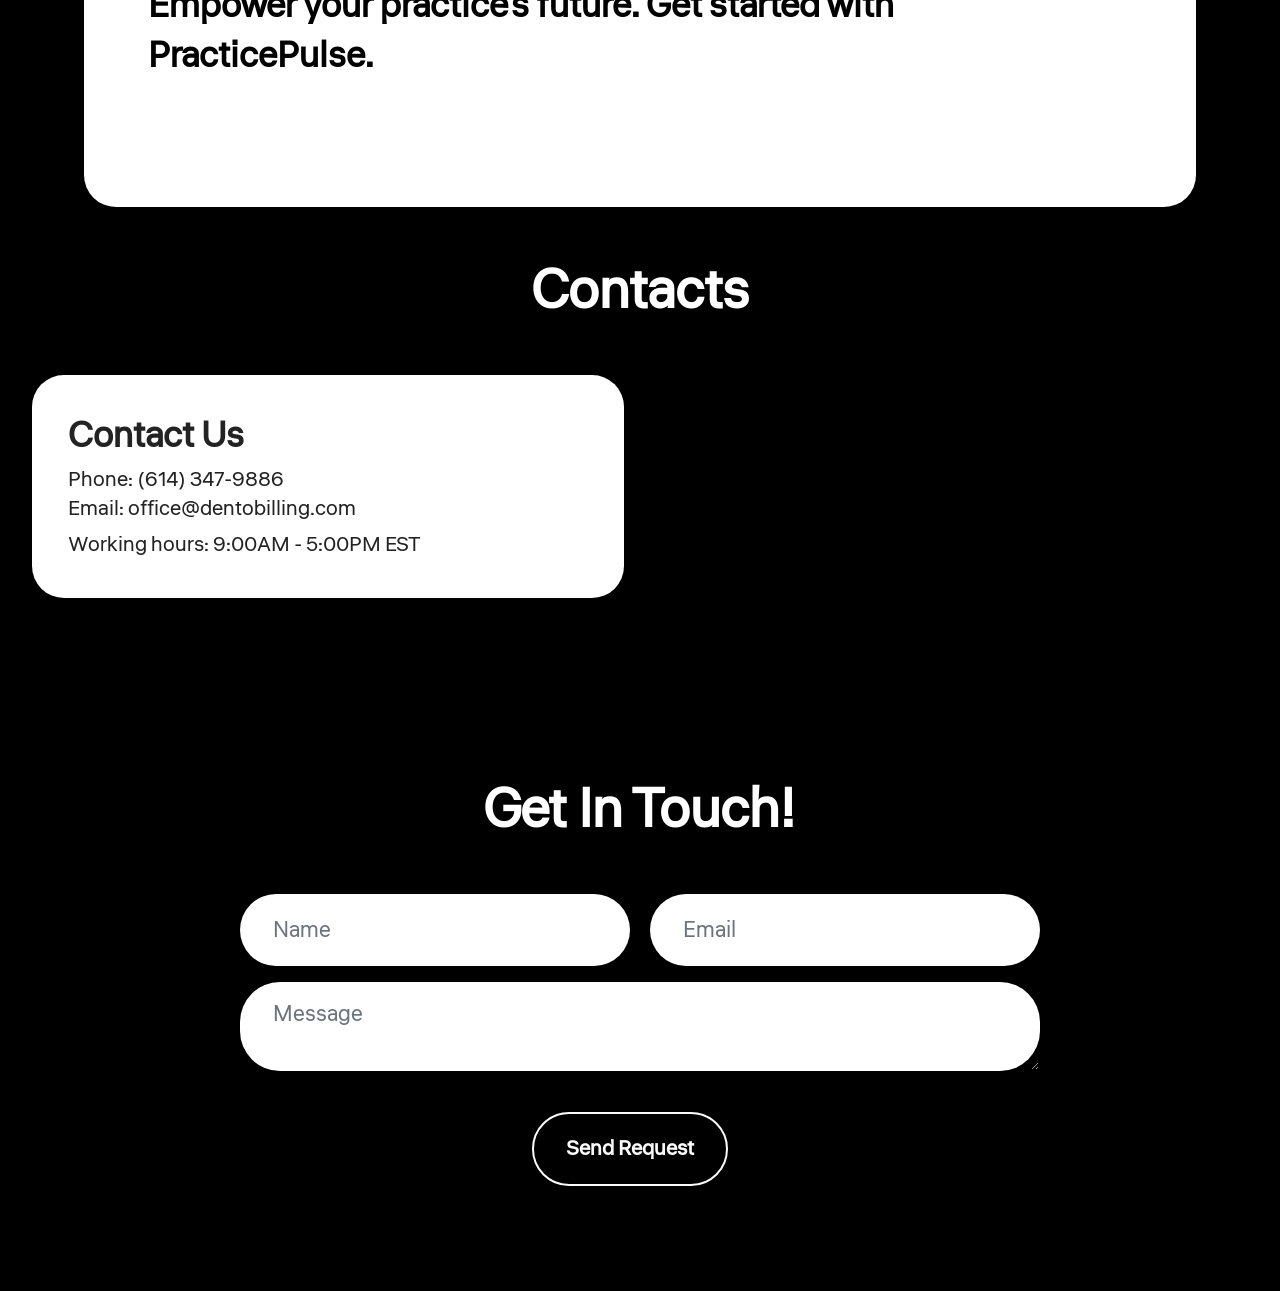
==== commit 869426d3: "update pages indexing" ====
--- a/index.html
+++ b/index.html
@@ -10,6 +10,7 @@
     <meta charset="utf-8" />
     <meta content="IE=edge" http-equiv="X-UA-Compatible" />
     <meta content="width=device-width, initial-scale=1, minimum-scale=1" name="viewport" />
+    <link rel="canonical" href="https://www.dentobilling.com/" />
     <link rel="icon" type="image/png" href="assets/images/symbol.png" />
     <link rel="shortcut icon" href="assets/images/symbol.png" />
     <meta content="Expert dental billing services tailored for dental practices. We handle insurance claims, credentialing, and production tracking to help your practice maximize revenue and stay compliant. Trusted support based in New York." />
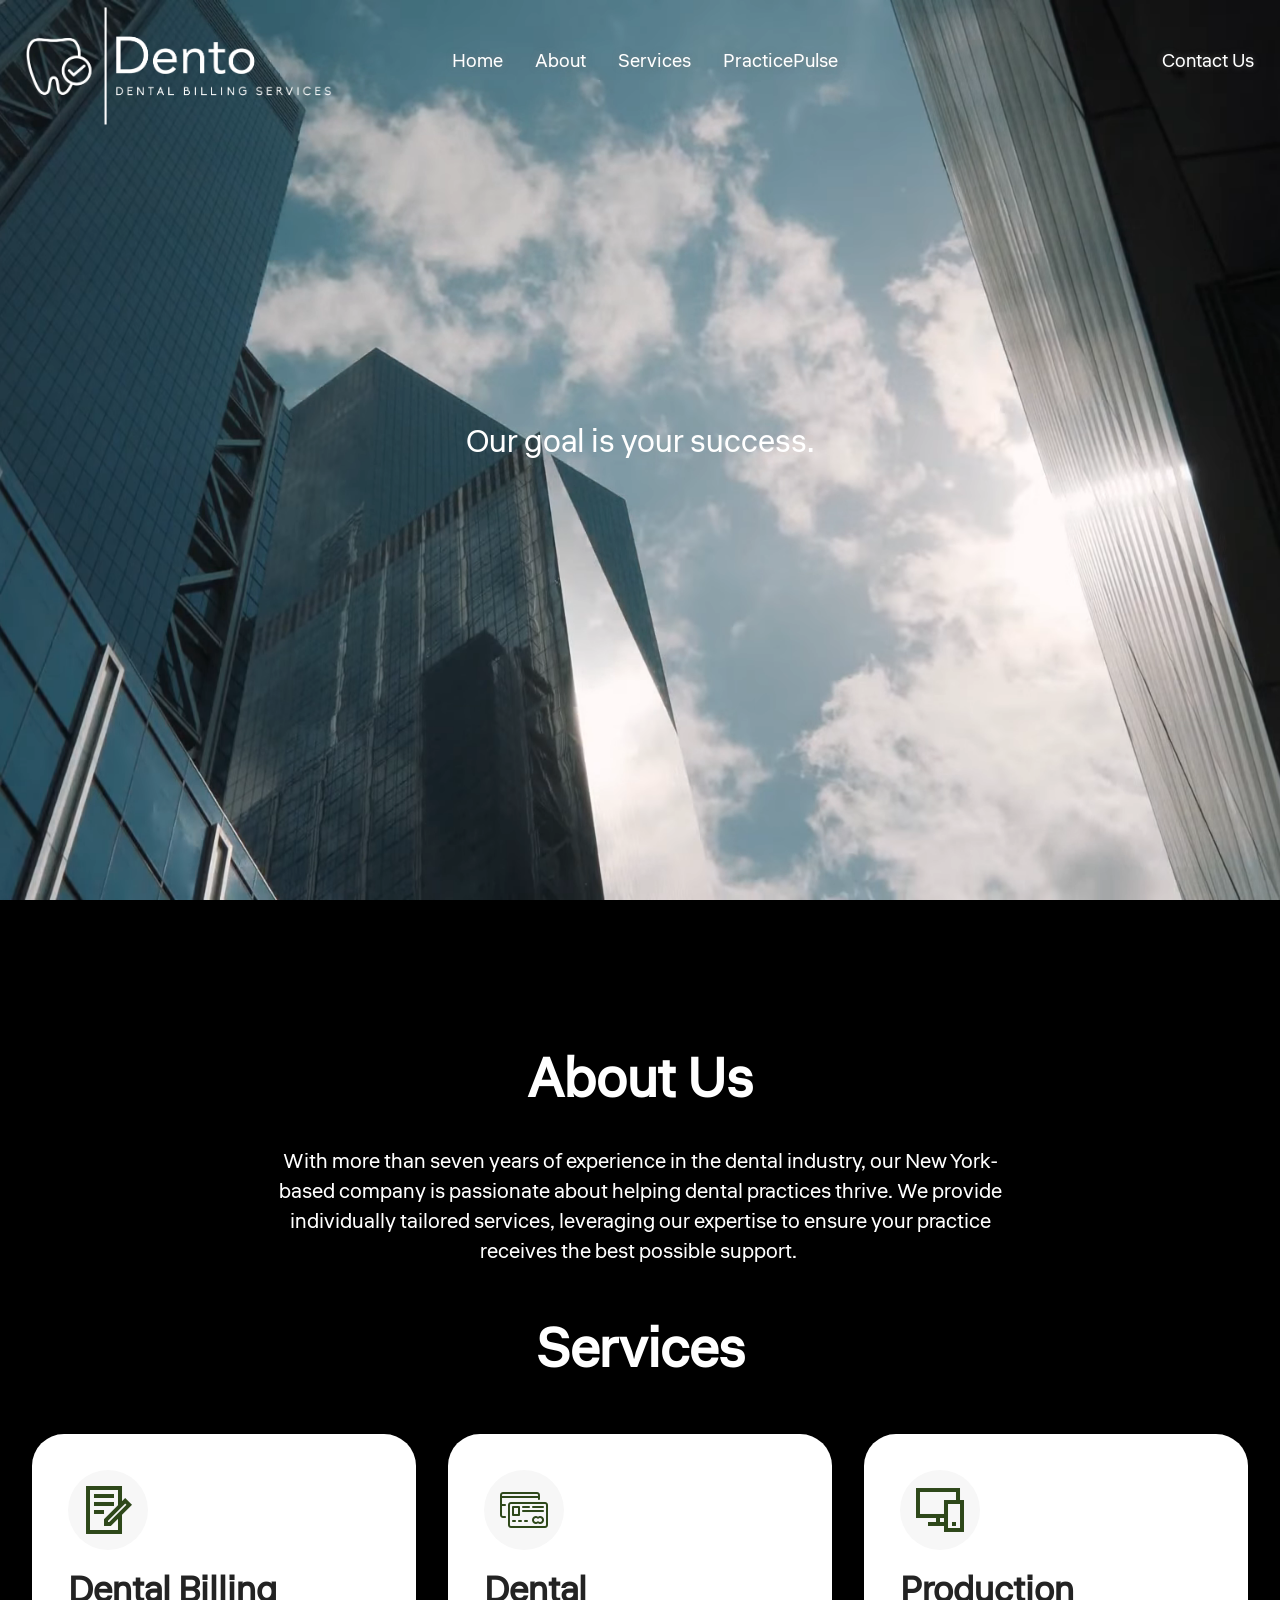
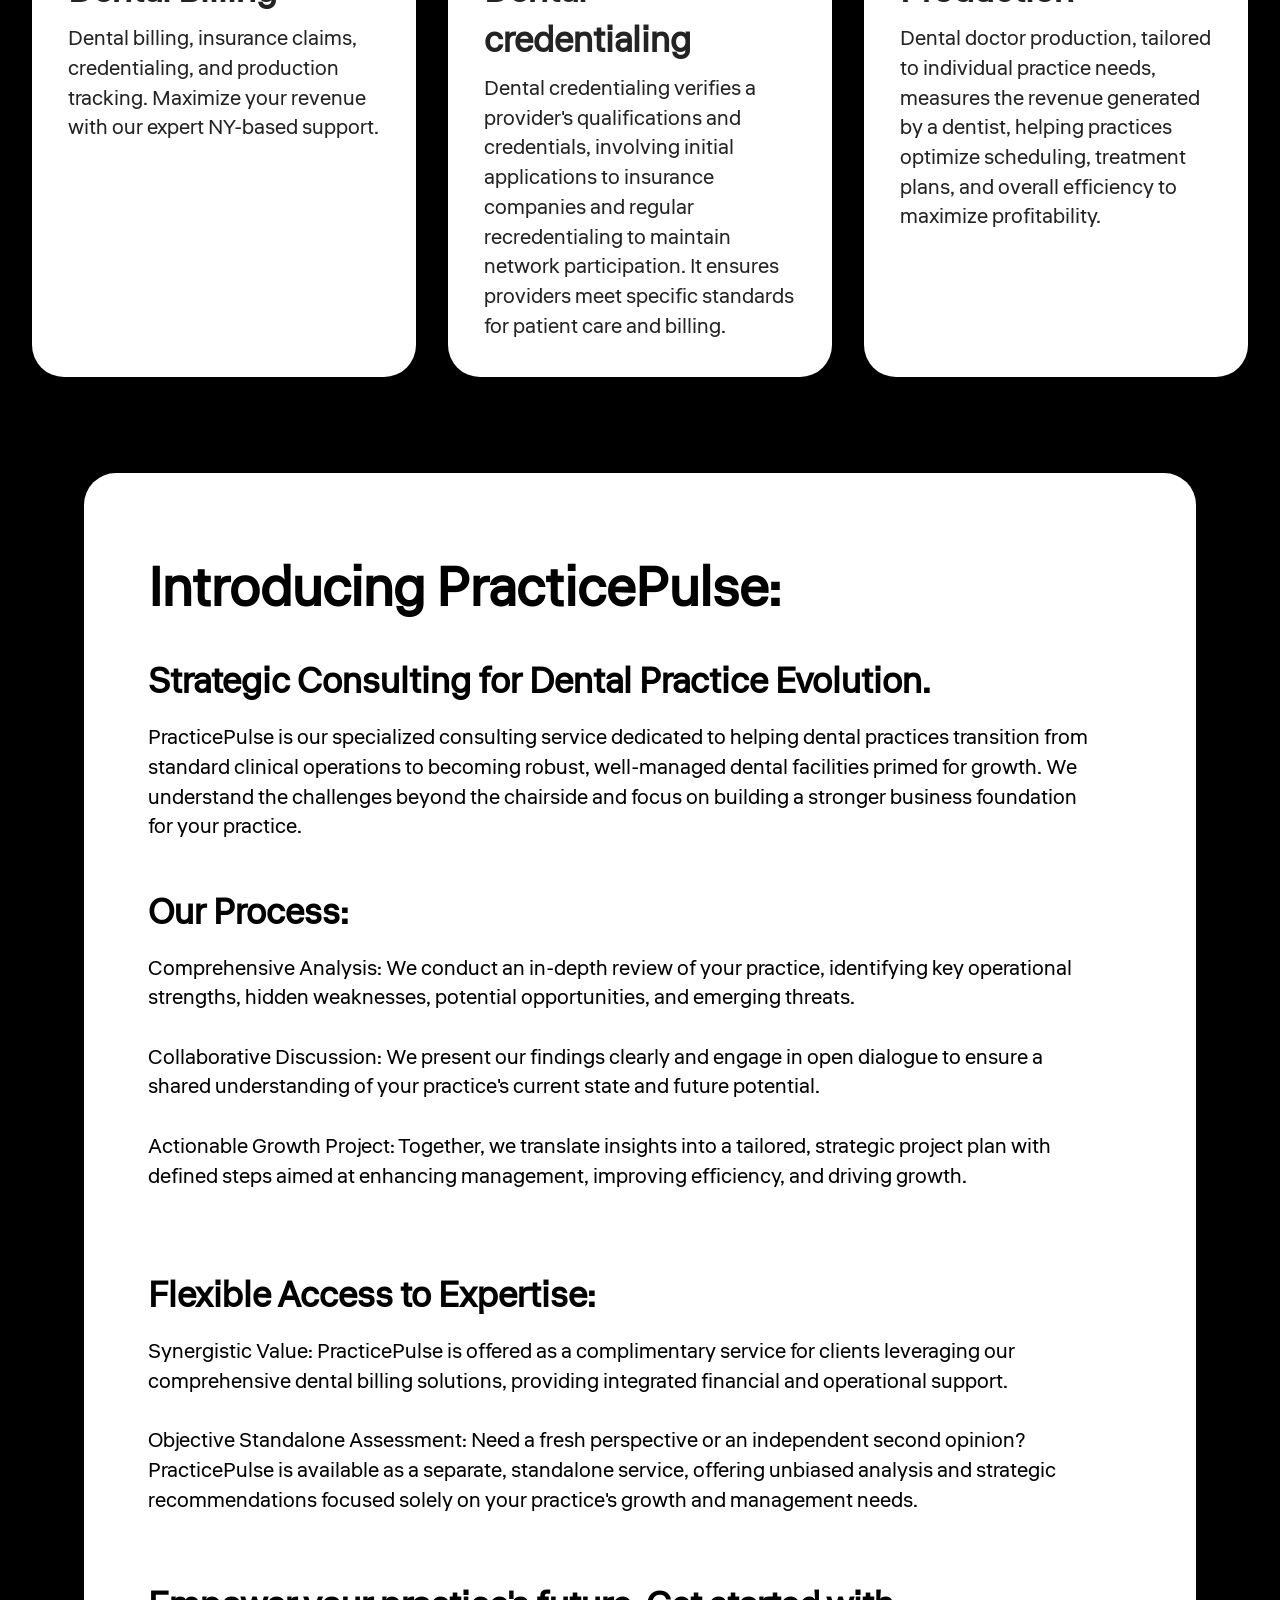
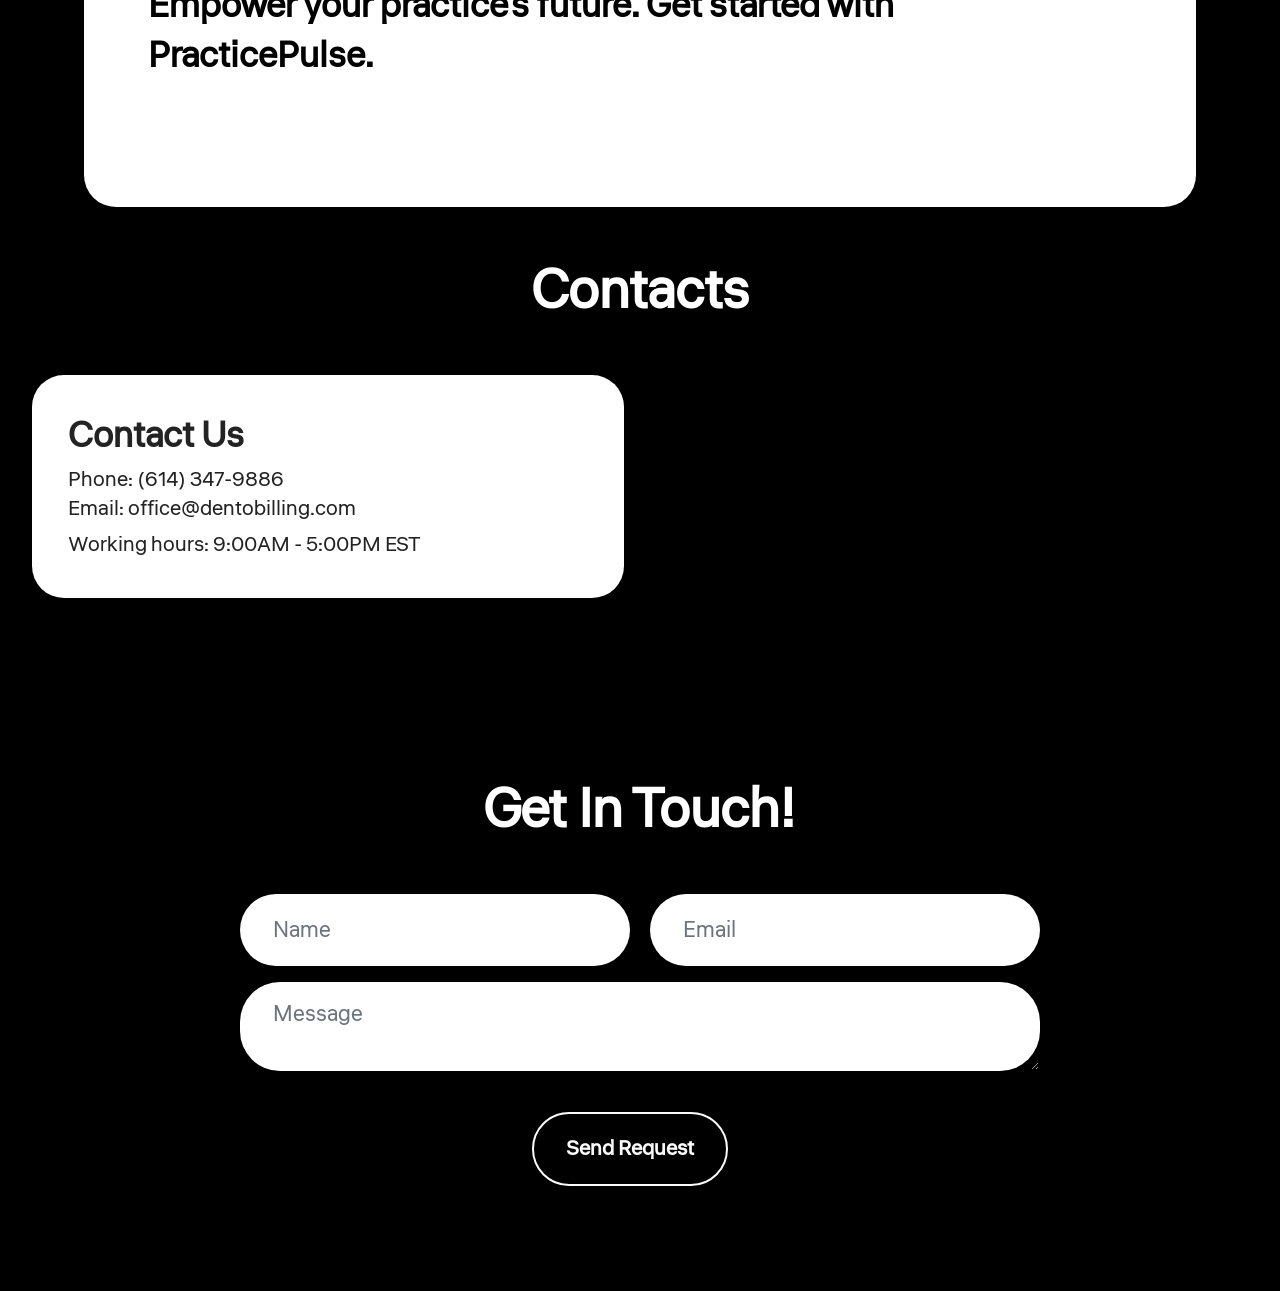
==== commit 6441e207: "Add files via upload" ====
--- a/index.html
+++ b/index.html
@@ -813,7 +813,7 @@
 <textarea class="form-control" name="message" placeholder="Message" required=""></textarea>
                             </div>
                             <div class="col-12 d-flex justify-content-center mb-3">
-                                <div class="g-recaptcha" data-sitekey="6LfeyvUsAAAAAA9Ka-g6jk0TLSIb_urbhwGGIr6H"></div>
+                                <div class="g-recaptcha" data-sitekey="6Lff-TwtAAAAAGNRq3FR5a6-NSYAisGOy9yJ1KAT"></div>
                             </div>
                             <div class="col-lg-12 col-md-12 col-sm-12 align-center mbr-section-btn">
                                 <button class="btn btn-white-outline display-7" type="submit">Send Request</button>
@@ -885,7 +885,7 @@
                     const message = form.querySelector('textarea[name="message"]').value;
                     fetch('https://script.google.com/macros/s/AKfycbxMvk9wGvDeN0_kteSPJGbzP1Tw1opdVmyFu9M9FQposxtywT292S5MdDR54dyT5keW/exec', {
                         method: 'POST',
-                        body: new URLSearchParams({ name, email, message })
+                        body: new URLSearchParams({ name, email, message, recaptchaToken: recaptchaResponse })
                     })
                         .then(response => response.text())
                         .then(data => {
